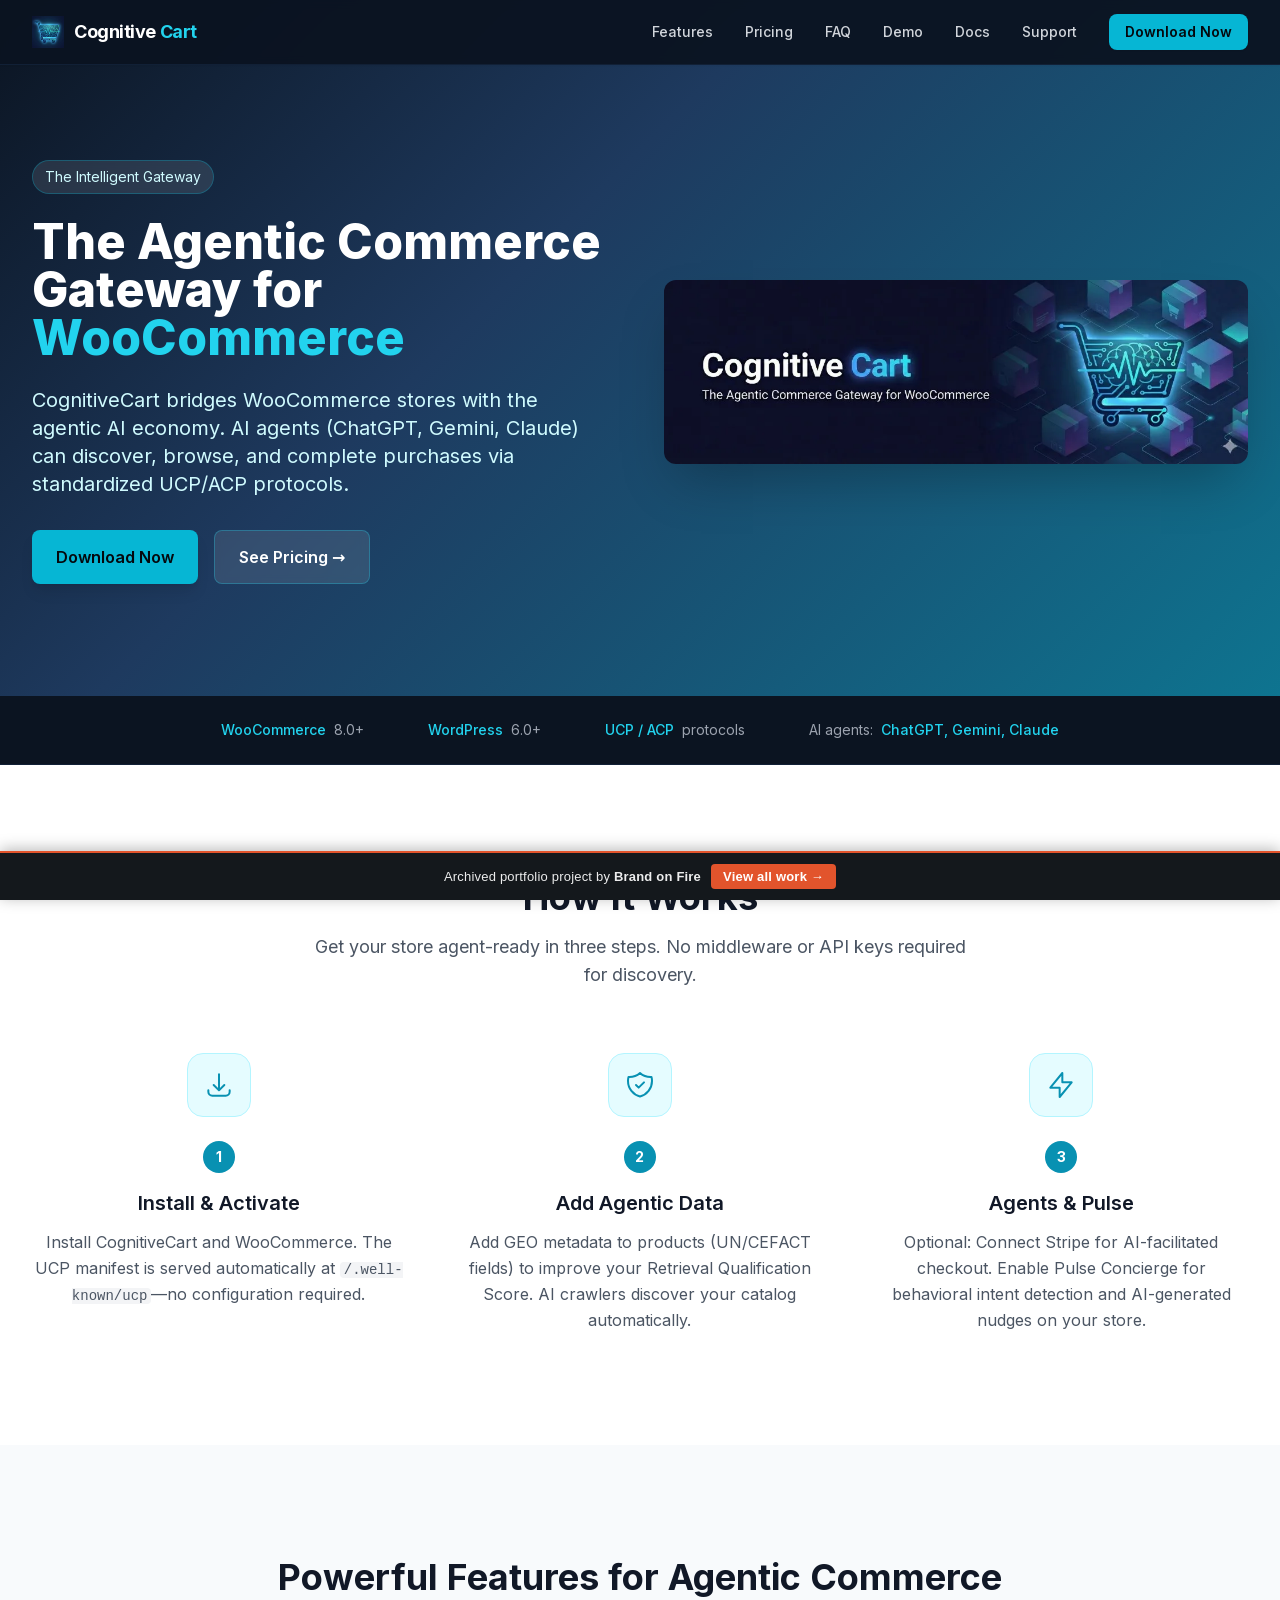
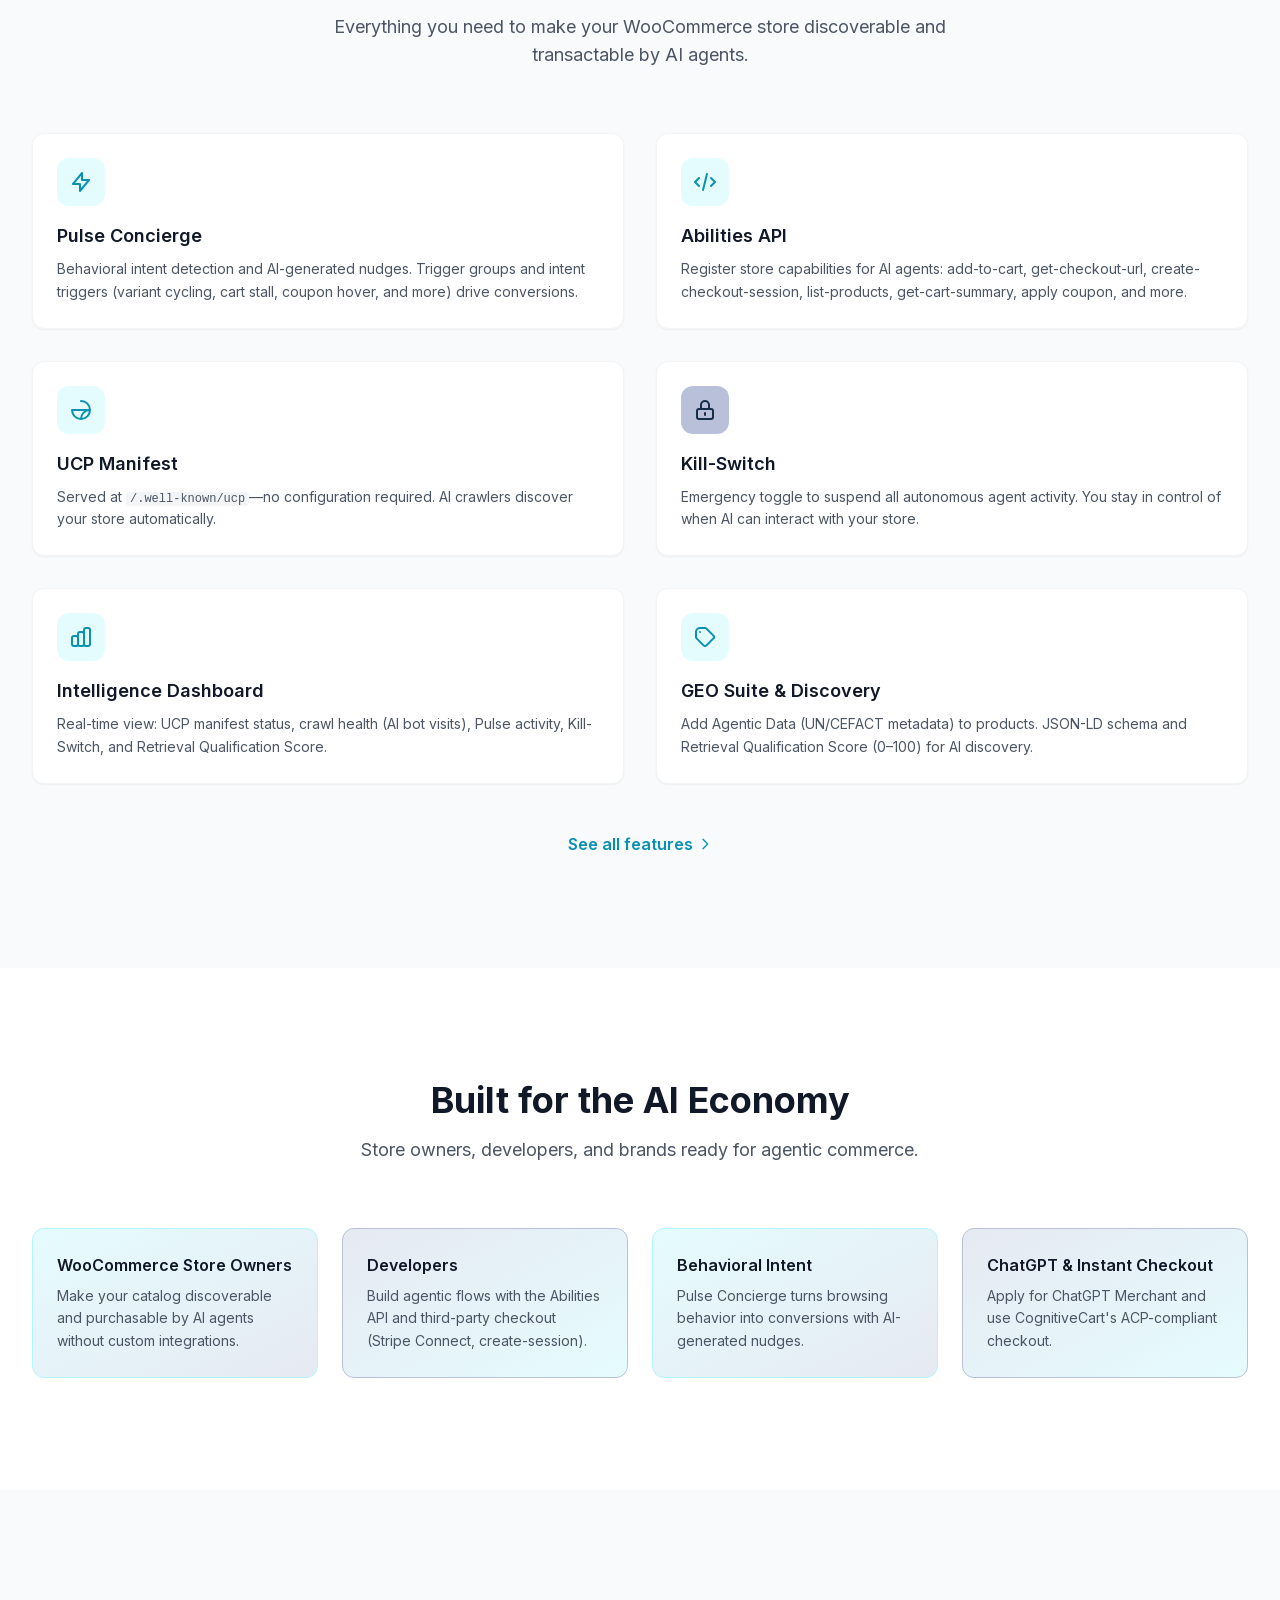
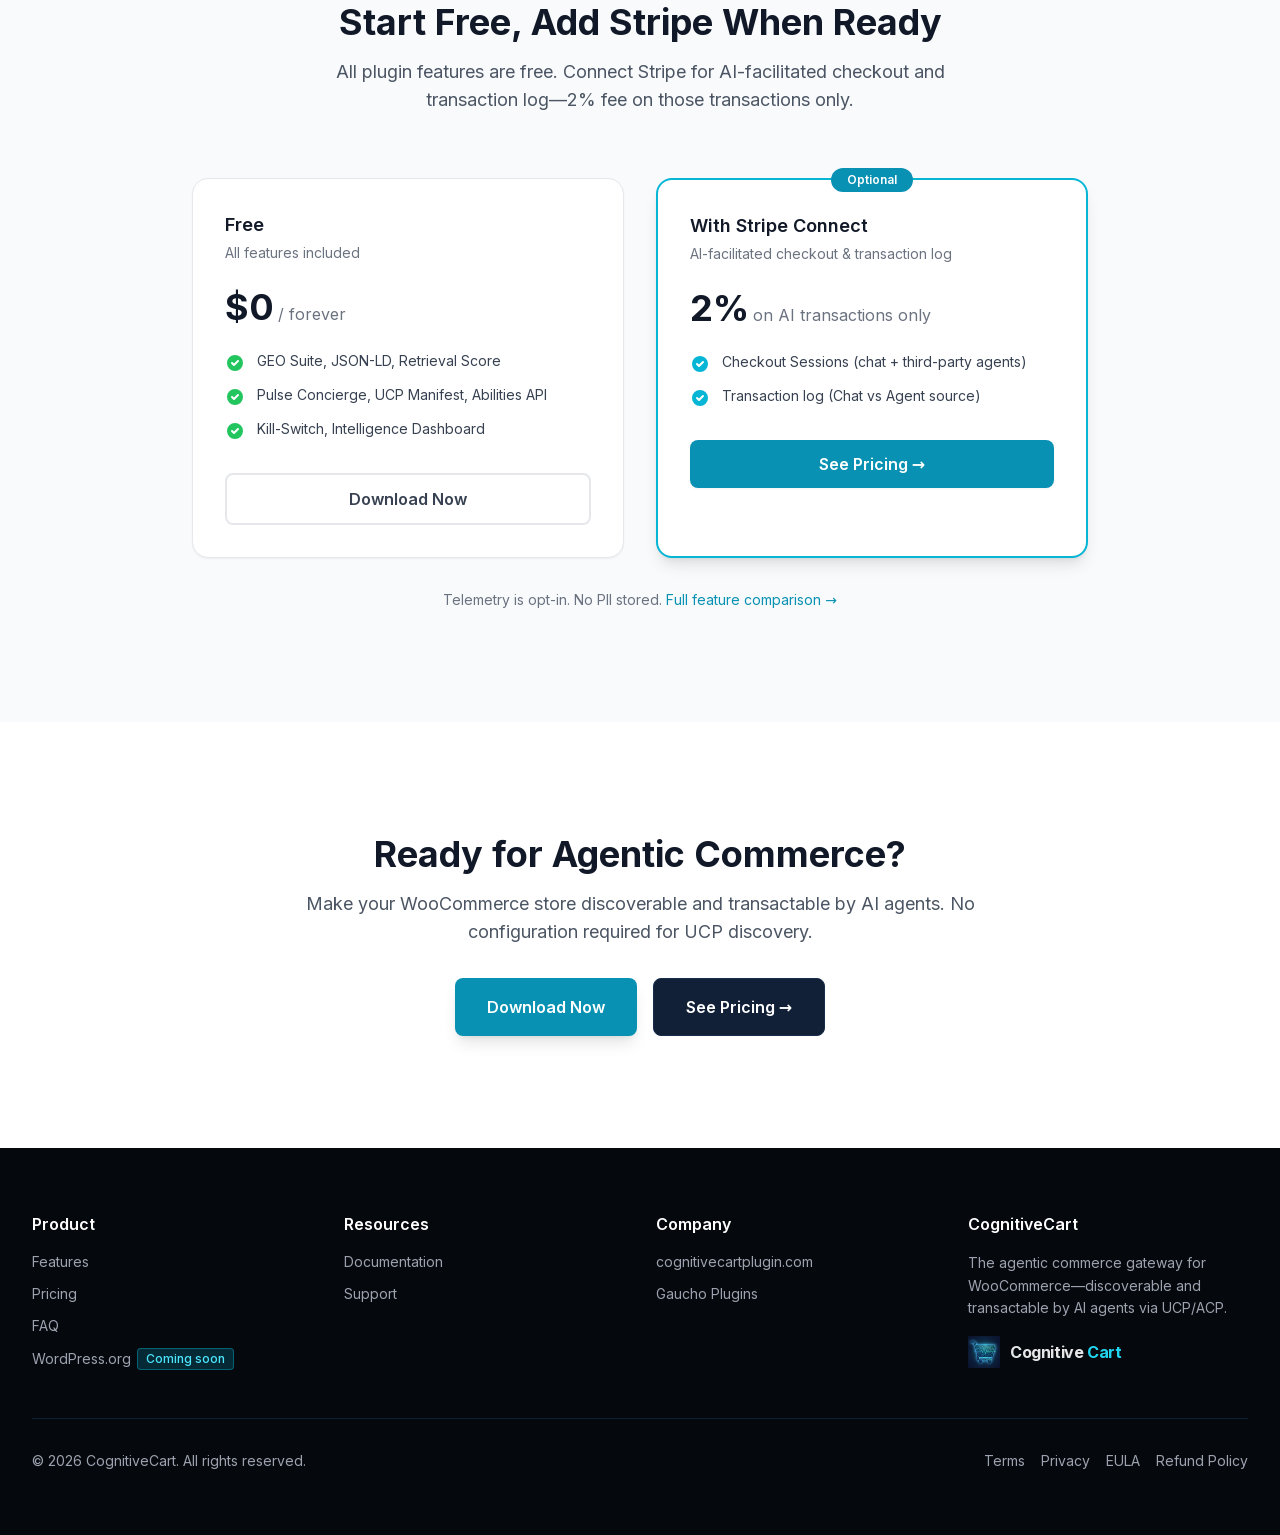
==== index.html @ ac9eb041 "feat: contact forms view-only (pointer-events:none) — no useless form interaction" ====
<!doctype html><html lang="en" data-bofp="0"><head><meta charset="UTF-8"><meta name="viewport" content="width=device-width, initial-scale=1.0"><title>CognitiveCart – The Agentic Commerce Gateway for WooCommerce</title><meta name="description" content="Agentic commerce gateway for WooCommerce—makes your store discoverable and transactable by AI agents via UCP/ACP protocols. GEO Suite, Pulse Concierge, Abilities API. Free plugin."><meta name="keywords" content="CognitiveCart, agentic commerce, WooCommerce AI, UCP ACP gateway, Pulse Concierge, GEO Suite, AI agents, ChatGPT WooCommerce"><link rel="canonical" href="/"><meta property="og:type" content="website"><meta property="og:title" content="CognitiveCart – The Agentic Commerce Gateway for WooCommerce"><meta property="og:description" content="Makes your WooCommerce store discoverable and transactable by AI agents via UCP/ACP. GEO Suite, Pulse Concierge, Abilities API. Free."><meta property="og:url" content="/"><meta property="og:image" content="_a/1ff753226290.webp"><meta property="og:site_name" content="CognitiveCart"><meta name="twitter:card" content="summary_large_image"><meta name="twitter:title" content="CognitiveCart – Agentic Commerce Gateway for WooCommerce"><meta name="twitter:description" content="Makes your store discoverable and transactable by AI agents via UCP/ACP. Free plugin."><meta name="twitter:image" content="_a/1ff753226290.webp"><link rel="icon" type="image/png" href="assets/icon.png"><link rel="apple-touch-icon" href="assets/icon.png"><link rel="stylesheet" href="style.css"><style>[data-bofp="1"]{background-color:rgb(255, 255, 255)!important;color:rgb(31, 41, 55)!important}[data-bofp="2"]{background-color:rgba(11, 20, 33, 0.95)!important;color:rgb(31, 41, 55)!important}[data-bofp="3"]{background-color:rgb(11, 20, 33)!important;color:rgb(31, 41, 55)!important}[data-bofp="4"]{background-color:rgb(255, 255, 255)!important;color:rgb(31, 41, 55)!important}[data-bofp="5"]{background-color:rgb(248, 250, 252)!important;color:rgb(31, 41, 55)!important}[data-bofp="6"]{background-color:rgb(255, 255, 255)!important;color:rgb(31, 41, 55)!important}[data-bofp="7"]{background-color:rgb(248, 250, 252)!important;color:rgb(31, 41, 55)!important}[data-bofp="8"]{background-color:rgb(255, 255, 255)!important;color:rgb(31, 41, 55)!important}[data-bofp="9"]{background-color:rgb(5, 8, 13)!important;color:rgb(156, 163, 175)!important}</style><meta name="robots" content="noindex, nofollow"><style id="bof-noform">form,form *,fieldset,fieldset *,input,textarea,select,label.fusion-form-label,.wpcf7,.wpcf7 *,.fusion-form,.fusion-form *,.fusion-contact-form,.fusion-contact-form *,.elementor-form,.elementor-form *,.gform_wrapper,.gform_wrapper *,[class*="contact-form"],[class*="contact-form"] *,[id*="contact-form"],[id*="contact-form"] *{pointer-events:none!important;cursor:default!important;-webkit-user-select:none!important;user-select:none!important}</style></head><body class="font-sans text-gray-800 bg-white antialiased" data-bofp="1"><header class="fixed top-0 left-0 right-0 z-50 bg-navy-800/95 backdrop-blur-sm border-b border-navy-700 shadow-sm" data-bofp="2"><nav class="max-w-7xl mx-auto px-4 sm:px-6 lg:px-8"><div class="flex items-center justify-between h-16"><a href="index.html" class="flex items-center gap-2.5"><img src="_a/330b954e0a49.webp" alt="CognitiveCart icon" class="h-8 w-8" decoding="sync"><span class="text-lg font-bold text-white tracking-tight">Cognitive <span class="text-cyan-400">Cart</span></span></a><div class="hidden md:flex items-center gap-8"><a href="features/index.html" class="text-sm font-medium text-gray-300 hover:text-cyan-400 transition-colors">Features</a><a href="pricing/index.html" class="text-sm font-medium text-gray-300 hover:text-cyan-400 transition-colors">Pricing</a><a href="faq/index.html" class="text-sm font-medium text-gray-300 hover:text-cyan-400 transition-colors">FAQ</a><a href="https://demo.cognitivecartplugin.com" target="_blank" rel="noopener" class="text-sm font-medium text-gray-300 hover:text-cyan-400 transition-colors">Demo</a><a href="https://docs.cognitivecartplugin.com" target="_blank" rel="noopener" class="text-sm font-medium text-gray-300 hover:text-cyan-400 transition-colors">Docs</a><a href="https://gauchoplugins.com/support" target="_blank" rel="noopener" class="text-sm font-medium text-gray-300 hover:text-cyan-400 transition-colors">Support</a><button type="button" id="fs-download-nav" class="inline-flex items-center px-4 py-2 bg-cyan-500 text-navy-900 text-sm font-semibold rounded-lg hover:bg-cyan-400 transition-colors shadow-sm cursor-pointer">Download Now</button></div><button id="mobile-menu-btn" class="md:hidden p-2 text-gray-300 hover:text-cyan-400" aria-label="Toggle menu"><svg class="w-6 h-6" fill="none" stroke="currentColor" viewBox="0 0 24 24"><path stroke-linecap="round" stroke-linejoin="round" stroke-width="2" d="M4 6h16M4 12h16M4 18h16"></path></svg></button></div><div id="mobile-menu" class="hidden md:hidden pb-4"><div class="flex flex-col gap-3"><a href="features/index.html" class="text-sm font-medium text-gray-300 hover:text-cyan-400 py-1">Features</a><a href="pricing/index.html" class="text-sm font-medium text-gray-300 hover:text-cyan-400 py-1">Pricing</a><a href="faq/index.html" class="text-sm font-medium text-gray-300 hover:text-cyan-400 py-1">FAQ</a><a href="https://demo.cognitivecartplugin.com" target="_blank" rel="noopener" class="text-sm font-medium text-gray-300 hover:text-cyan-400 py-1">Demo</a><a href="https://docs.cognitivecartplugin.com" target="_blank" rel="noopener" class="text-sm font-medium text-gray-300 hover:text-cyan-400 py-1">Docs</a><a href="https://gauchoplugins.com/support" target="_blank" rel="noopener" class="text-sm font-medium text-gray-300 hover:text-cyan-400 py-1">Support</a><button type="button" class="fs-download-btn inline-flex items-center justify-center w-full px-4 py-2 bg-cyan-500 text-navy-900 text-sm font-semibold rounded-lg mt-2 cursor-pointer">Download Now</button></div></div></nav></header><main><section class="gradient-hero pt-32 pb-20 lg:pt-40 lg:pb-28"><div class="max-w-7xl mx-auto px-4 sm:px-6 lg:px-8"><div class="grid lg:grid-cols-2 gap-12 items-center"><div class="fade-in"><p class="inline-flex items-center gap-2 px-3 py-1.5 bg-white/10 rounded-full text-sm text-cyan-100 mb-6 backdrop-blur-sm border border-cyan-500/30">
                            The Intelligent Gateway
                        </p><h1 class="text-4xl sm:text-5xl lg:text-6xl font-extrabold text-white leading-tight mb-6">
                            The Agentic Commerce Gateway for <span class="text-cyan-400">WooCommerce</span></h1><p class="text-lg lg:text-xl text-cyan-100 mb-8 max-w-xl leading-relaxed">
                            CognitiveCart bridges WooCommerce stores with the agentic AI economy. AI agents (ChatGPT, Gemini, Claude) can discover, browse, and complete purchases via standardized UCP/ACP protocols.
                        </p><div class="flex flex-col sm:flex-row gap-4"><button type="button" class="fs-download-btn inline-flex items-center justify-center px-6 py-3.5 bg-cyan-500 text-navy-900 font-semibold rounded-lg hover:bg-cyan-400 transition-colors shadow-lg text-base cursor-pointer">
                                Download Now
                            </button><a href="pricing/index.html" class="inline-flex items-center justify-center px-6 py-3.5 bg-white/10 text-white font-semibold rounded-lg hover:bg-white/20 transition-colors border border-cyan-400/30 text-base backdrop-blur-sm">
                                See Pricing →
                            </a></div></div><div class="fade-in hidden lg:block"><img src="_a/1ff753226290.webp" alt="CognitiveCart – Agentic Commerce Gateway for WooCommerce" class="rounded-xl w-full shadow-2xl" decoding="sync"></div></div></div></section><section class="bg-navy-800 border-b border-navy-700 py-6" data-bofp="3"><div class="max-w-7xl mx-auto px-4 sm:px-6 lg:px-8"><div class="flex flex-wrap items-center justify-center gap-8 lg:gap-16 text-sm text-gray-400"><div class="flex items-center gap-2"><span class="text-cyan-400 font-medium">WooCommerce</span> 8.0+</div><div class="flex items-center gap-2"><span class="text-cyan-400 font-medium">WordPress</span> 6.0+</div><div class="flex items-center gap-2"><span class="text-cyan-400 font-medium">UCP / ACP</span> protocols</div><div class="flex items-center gap-2">AI agents: <span class="text-cyan-400 font-medium">ChatGPT, Gemini, Claude</span></div></div></div></section><section class="py-20 lg:py-28 bg-white" id="how-it-works" data-bofp="4"><div class="max-w-7xl mx-auto px-4 sm:px-6 lg:px-8"><div class="text-center mb-16"><h2 class="text-3xl sm:text-4xl font-bold text-gray-900 mb-4">How It Works</h2><p class="text-lg text-gray-600 max-w-2xl mx-auto">Get your store agent-ready in three steps. No middleware or API keys required for discovery.</p></div><div class="grid md:grid-cols-3 gap-8 lg:gap-12"><div class="text-center"><div class="w-16 h-16 bg-cyan-50 rounded-2xl flex items-center justify-center mx-auto mb-6 border border-cyan-100"><svg class="w-8 h-8 text-cyan-600" fill="none" stroke="currentColor" viewBox="0 0 24 24"><path stroke-linecap="round" stroke-linejoin="round" stroke-width="1.5" d="M4 16v1a3 3 0 003 3h10a3 3 0 003-3v-1m-4-4l-4 4m0 0l-4-4m4 4V4"></path></svg></div><div class="inline-flex items-center justify-center w-8 h-8 bg-cyan-600 text-white text-sm font-bold rounded-full mb-4">1</div><h3 class="text-xl font-semibold text-gray-900 mb-3">Install &amp; Activate</h3><p class="text-gray-600 leading-relaxed">Install CognitiveCart and WooCommerce. The UCP manifest is served automatically at <code class="text-sm bg-gray-100 px-1 rounded">/.well-known/ucp</code>—no configuration required.</p></div><div class="text-center"><div class="w-16 h-16 bg-cyan-50 rounded-2xl flex items-center justify-center mx-auto mb-6 border border-cyan-100"><svg class="w-8 h-8 text-cyan-600" fill="none" stroke="currentColor" viewBox="0 0 24 24"><path stroke-linecap="round" stroke-linejoin="round" stroke-width="1.5" d="M9 12l2 2 4-4m5.618-4.016A11.955 11.955 0 0112 2.944a11.955 11.955 0 01-8.618 3.04A12.02 12.02 0 003 9c0 5.591 3.824 10.29 9 11.622 5.176-1.332 9-6.03 9-11.622 0-1.042-.133-2.052-.382-3.016z"></path></svg></div><div class="inline-flex items-center justify-center w-8 h-8 bg-cyan-600 text-white text-sm font-bold rounded-full mb-4">2</div><h3 class="text-xl font-semibold text-gray-900 mb-3">Add Agentic Data</h3><p class="text-gray-600 leading-relaxed">Add GEO metadata to products (UN/CEFACT fields) to improve your Retrieval Qualification Score. AI crawlers discover your catalog automatically.</p></div><div class="text-center"><div class="w-16 h-16 bg-cyan-50 rounded-2xl flex items-center justify-center mx-auto mb-6 border border-cyan-100"><svg class="w-8 h-8 text-cyan-600" fill="none" stroke="currentColor" viewBox="0 0 24 24"><path stroke-linecap="round" stroke-linejoin="round" stroke-width="1.5" d="M13 10V3L4 14h7v7l9-11h-7z"></path></svg></div><div class="inline-flex items-center justify-center w-8 h-8 bg-cyan-600 text-white text-sm font-bold rounded-full mb-4">3</div><h3 class="text-xl font-semibold text-gray-900 mb-3">Agents &amp; Pulse</h3><p class="text-gray-600 leading-relaxed">Optional: Connect Stripe for AI-facilitated checkout. Enable Pulse Concierge for behavioral intent detection and AI-generated nudges on your store.</p></div></div></div></section><section class="py-20 lg:py-28 bg-surface-50" id="features" data-bofp="5"><div class="max-w-7xl mx-auto px-4 sm:px-6 lg:px-8"><div class="text-center mb-16"><h2 class="text-3xl sm:text-4xl font-bold text-gray-900 mb-4">Powerful Features for Agentic Commerce</h2><p class="text-lg text-gray-600 max-w-2xl mx-auto">Everything you need to make your WooCommerce store discoverable and transactable by AI agents.</p></div><div class="grid sm:grid-cols-2 lg:grid-cols-3 gap-6 lg:gap-8"><div class="bg-white rounded-xl p-6 border border-gray-100 card-hover shadow-sm"><div class="w-12 h-12 bg-cyan-50 rounded-xl flex items-center justify-center mb-4"><svg class="w-6 h-6 text-cyan-600" fill="none" stroke="currentColor" viewBox="0 0 24 24"><path stroke-linecap="round" stroke-linejoin="round" stroke-width="2" d="M13 10V3L4 14h7v7l9-11h-7z"></path></svg></div><h3 class="text-lg font-semibold text-gray-900 mb-2">Pulse Concierge</h3><p class="text-gray-600 text-sm leading-relaxed">Behavioral intent detection and AI-generated nudges. Trigger groups and intent triggers (variant cycling, cart stall, coupon hover, and more) drive conversions.</p></div><div class="bg-white rounded-xl p-6 border border-gray-100 card-hover shadow-sm"><div class="w-12 h-12 bg-cyan-50 rounded-xl flex items-center justify-center mb-4"><svg class="w-6 h-6 text-cyan-600" fill="none" stroke="currentColor" viewBox="0 0 24 24"><path stroke-linecap="round" stroke-linejoin="round" stroke-width="2" d="M10 20l4-16m4 4l4 4-4 4M6 16l-4-4 4-4"></path></svg></div><h3 class="text-lg font-semibold text-gray-900 mb-2">Abilities API</h3><p class="text-gray-600 text-sm leading-relaxed">Register store capabilities for AI agents: add-to-cart, get-checkout-url, create-checkout-session, list-products, get-cart-summary, apply coupon, and more.</p></div><div class="bg-white rounded-xl p-6 border border-gray-100 card-hover shadow-sm"><div class="w-12 h-12 bg-cyan-50 rounded-xl flex items-center justify-center mb-4"><svg class="w-6 h-6 text-cyan-600" fill="none" stroke="currentColor" viewBox="0 0 24 24"><path stroke-linecap="round" stroke-linejoin="round" stroke-width="2" d="M21 12a9 9 0 01-9 9m9-9a9 9 0 00-9-9m9 9H3m9 9a9 9 0 01-9-9m9 9a9 9 0 019-9"></path></svg></div><h3 class="text-lg font-semibold text-gray-900 mb-2">UCP Manifest</h3><p class="text-gray-600 text-sm leading-relaxed">Served at <code class="text-xs bg-gray-100 px-1 rounded">/.well-known/ucp</code>—no configuration required. AI crawlers discover your store automatically.</p></div><div class="bg-white rounded-xl p-6 border border-gray-100 card-hover shadow-sm"><div class="w-12 h-12 bg-navy-100 rounded-xl flex items-center justify-center mb-4"><svg class="w-6 h-6 text-navy-600" fill="none" stroke="currentColor" viewBox="0 0 24 24"><path stroke-linecap="round" stroke-linejoin="round" stroke-width="2" d="M12 15v2m-6 4h12a2 2 0 002-2v-6a2 2 0 00-2-2H6a2 2 0 00-2 2v6a2 2 0 002 2zm10-10V7a4 4 0 00-8 0v4h8z"></path></svg></div><h3 class="text-lg font-semibold text-gray-900 mb-2">Kill-Switch</h3><p class="text-gray-600 text-sm leading-relaxed">Emergency toggle to suspend all autonomous agent activity. You stay in control of when AI can interact with your store.</p></div><div class="bg-white rounded-xl p-6 border border-gray-100 card-hover shadow-sm"><div class="w-12 h-12 bg-cyan-50 rounded-xl flex items-center justify-center mb-4"><svg class="w-6 h-6 text-cyan-600" fill="none" stroke="currentColor" viewBox="0 0 24 24"><path stroke-linecap="round" stroke-linejoin="round" stroke-width="2" d="M9 19v-6a2 2 0 00-2-2H5a2 2 0 00-2 2v6a2 2 0 002 2h2a2 2 0 002-2zm0 0V9a2 2 0 012-2h2a2 2 0 012 2v10m-6 0a2 2 0 002 2h2a2 2 0 002-2m0 0V5a2 2 0 012-2h2a2 2 0 012 2v14a2 2 0 01-2 2h-2a2 2 0 01-2-2z"></path></svg></div><h3 class="text-lg font-semibold text-gray-900 mb-2">Intelligence Dashboard</h3><p class="text-gray-600 text-sm leading-relaxed">Real-time view: UCP manifest status, crawl health (AI bot visits), Pulse activity, Kill-Switch, and Retrieval Qualification Score.</p></div><div class="bg-white rounded-xl p-6 border border-gray-100 card-hover shadow-sm"><div class="w-12 h-12 bg-cyan-50 rounded-xl flex items-center justify-center mb-4"><svg class="w-6 h-6 text-cyan-600" fill="none" stroke="currentColor" viewBox="0 0 24 24"><path stroke-linecap="round" stroke-linejoin="round" stroke-width="2" d="M7 7h.01M7 3h5c.512 0 1.024.195 1.414.586l7 7a2 2 0 010 2.828l-7 7a2 2 0 01-2.828 0l-7-7A1.994 1.994 0 013 12V7a4 4 0 014-4z"></path></svg></div><h3 class="text-lg font-semibold text-gray-900 mb-2">GEO Suite &amp; Discovery</h3><p class="text-gray-600 text-sm leading-relaxed">Add Agentic Data (UN/CEFACT metadata) to products. JSON-LD schema and Retrieval Qualification Score (0–100) for AI discovery.</p></div></div><div class="text-center mt-12"><a href="features/index.html" class="inline-flex items-center text-cyan-600 font-semibold hover:text-cyan-700 transition-colors">
                        See all features
                        <svg class="w-4 h-4 ml-1" fill="none" stroke="currentColor" viewBox="0 0 24 24"><path stroke-linecap="round" stroke-linejoin="round" stroke-width="2" d="M9 5l7 7-7 7"></path></svg></a></div></div></section><section class="py-20 lg:py-28 bg-white" data-bofp="6"><div class="max-w-7xl mx-auto px-4 sm:px-6 lg:px-8"><div class="text-center mb-16"><h2 class="text-3xl sm:text-4xl font-bold text-gray-900 mb-4">Built for the AI Economy</h2><p class="text-lg text-gray-600 max-w-2xl mx-auto">Store owners, developers, and brands ready for agentic commerce.</p></div><div class="grid sm:grid-cols-2 lg:grid-cols-4 gap-6"><div class="bg-gradient-to-br from-cyan-50 to-navy-50 rounded-xl p-6 border border-cyan-100"><h3 class="font-semibold text-gray-900 mb-2">WooCommerce Store Owners</h3><p class="text-sm text-gray-600 leading-relaxed">Make your catalog discoverable and purchasable by AI agents without custom integrations.</p></div><div class="bg-gradient-to-br from-navy-50 to-cyan-50 rounded-xl p-6 border border-navy-100"><h3 class="font-semibold text-gray-900 mb-2">Developers</h3><p class="text-sm text-gray-600 leading-relaxed">Build agentic flows with the Abilities API and third-party checkout (Stripe Connect, create-session).</p></div><div class="bg-gradient-to-br from-cyan-50 to-navy-50 rounded-xl p-6 border border-cyan-100"><h3 class="font-semibold text-gray-900 mb-2">Behavioral Intent</h3><p class="text-sm text-gray-600 leading-relaxed">Pulse Concierge turns browsing behavior into conversions with AI-generated nudges.</p></div><div class="bg-gradient-to-br from-navy-50 to-cyan-50 rounded-xl p-6 border border-navy-100"><h3 class="font-semibold text-gray-900 mb-2">ChatGPT &amp; Instant Checkout</h3><p class="text-sm text-gray-600 leading-relaxed">Apply for ChatGPT Merchant and use CognitiveCart's ACP-compliant checkout.</p></div></div></div></section><section class="py-20 lg:py-28 bg-surface-50" id="pricing-preview" data-bofp="7"><div class="max-w-5xl mx-auto px-4 sm:px-6 lg:px-8"><div class="text-center mb-16"><h2 class="text-3xl sm:text-4xl font-bold text-gray-900 mb-4">Start Free, Add Stripe When Ready</h2><p class="text-lg text-gray-600 max-w-2xl mx-auto">All plugin features are free. Connect Stripe for AI-facilitated checkout and transaction log—2% fee on those transactions only.</p></div><div class="grid md:grid-cols-2 gap-8 max-w-4xl mx-auto"><div class="bg-white rounded-2xl p-8 border border-gray-200 shadow-sm"><h3 class="text-lg font-semibold text-gray-900 mb-1">Free</h3><p class="text-sm text-gray-500 mb-6">All features included</p><div class="flex items-baseline gap-1 mb-6"><span class="text-4xl font-bold text-gray-900">$0</span><span class="text-gray-500">/ forever</span></div><ul class="space-y-3 mb-8"><li class="flex items-start gap-3 text-sm text-gray-700"><svg class="w-5 h-5 text-green-500 flex-shrink-0 mt-0.5" fill="currentColor" viewBox="0 0 20 20"><path fill-rule="evenodd" d="M10 18a8 8 0 100-16 8 8 0 000 16zm3.707-9.293a1 1 0 00-1.414-1.414L9 10.586 7.707 9.293a1 1 0 00-1.414 1.414l2 2a1 1 0 001.414 0l4-4z" clip-rule="evenodd"></path></svg> GEO Suite, JSON-LD, Retrieval Score</li><li class="flex items-start gap-3 text-sm text-gray-700"><svg class="w-5 h-5 text-green-500 flex-shrink-0 mt-0.5" fill="currentColor" viewBox="0 0 20 20"><path fill-rule="evenodd" d="M10 18a8 8 0 100-16 8 8 0 000 16zm3.707-9.293a1 1 0 00-1.414-1.414L9 10.586 7.707 9.293a1 1 0 00-1.414 1.414l2 2a1 1 0 001.414 0l4-4z" clip-rule="evenodd"></path></svg> Pulse Concierge, UCP Manifest, Abilities API</li><li class="flex items-start gap-3 text-sm text-gray-700"><svg class="w-5 h-5 text-green-500 flex-shrink-0 mt-0.5" fill="currentColor" viewBox="0 0 20 20"><path fill-rule="evenodd" d="M10 18a8 8 0 100-16 8 8 0 000 16zm3.707-9.293a1 1 0 00-1.414-1.414L9 10.586 7.707 9.293a1 1 0 00-1.414 1.414l2 2a1 1 0 001.414 0l4-4z" clip-rule="evenodd"></path></svg> Kill-Switch, Intelligence Dashboard</li></ul><button type="button" class="fs-download-btn block w-full text-center px-6 py-3 border-2 border-gray-200 text-gray-700 font-semibold rounded-lg hover:border-cyan-300 hover:text-cyan-600 transition-colors cursor-pointer">Download Now</button></div><div class="bg-white rounded-2xl p-8 border-2 border-cyan-500 shadow-lg relative"><div class="absolute -top-3 left-1/2 -translate-x-1/2 px-4 py-1 bg-cyan-600 text-white text-xs font-semibold rounded-full">Optional</div><h3 class="text-lg font-semibold text-gray-900 mb-1">With Stripe Connect</h3><p class="text-sm text-gray-500 mb-6">AI-facilitated checkout &amp; transaction log</p><div class="flex items-baseline gap-1 mb-6"><span class="text-4xl font-bold text-gray-900">2%</span><span class="text-gray-500">on AI transactions only</span></div><ul class="space-y-3 mb-8"><li class="flex items-start gap-3 text-sm text-gray-700"><svg class="w-5 h-5 text-cyan-500 flex-shrink-0 mt-0.5" fill="currentColor" viewBox="0 0 20 20"><path fill-rule="evenodd" d="M10 18a8 8 0 100-16 8 8 0 000 16zm3.707-9.293a1 1 0 00-1.414-1.414L9 10.586 7.707 9.293a1 1 0 00-1.414 1.414l2 2a1 1 0 001.414 0l4-4z" clip-rule="evenodd"></path></svg> Checkout Sessions (chat + third-party agents)</li><li class="flex items-start gap-3 text-sm text-gray-700"><svg class="w-5 h-5 text-cyan-500 flex-shrink-0 mt-0.5" fill="currentColor" viewBox="0 0 20 20"><path fill-rule="evenodd" d="M10 18a8 8 0 100-16 8 8 0 000 16zm3.707-9.293a1 1 0 00-1.414-1.414L9 10.586 7.707 9.293a1 1 0 00-1.414 1.414l2 2a1 1 0 001.414 0l4-4z" clip-rule="evenodd"></path></svg> Transaction log (Chat vs Agent source)</li></ul><a href="pricing/index.html" class="block w-full text-center px-6 py-3 bg-cyan-600 text-white font-semibold rounded-lg hover:bg-cyan-700 transition-colors shadow-sm">See Pricing →</a></div></div><p class="text-center text-sm text-gray-500 mt-8">Telemetry is opt-in. No PII stored. <a href="pricing/index.html" class="text-cyan-600 hover:underline">Full feature comparison →</a></p></div></section><section class="py-20 lg:py-28 bg-white" data-bofp="8"><div class="max-w-4xl mx-auto px-4 sm:px-6 lg:px-8 text-center"><h2 class="text-3xl sm:text-4xl font-bold text-gray-900 mb-4">Ready for Agentic Commerce?</h2><p class="text-lg text-gray-600 mb-8 max-w-2xl mx-auto">Make your WooCommerce store discoverable and transactable by AI agents. No configuration required for UCP discovery.</p><div class="flex flex-col sm:flex-row gap-4 justify-center"><button type="button" class="fs-download-btn inline-flex items-center justify-center px-8 py-4 bg-cyan-600 text-white font-semibold rounded-lg hover:bg-cyan-700 transition-colors shadow-lg text-base cursor-pointer">
                        Download Now
                    </button><a href="pricing/index.html" class="inline-flex items-center justify-center px-8 py-4 bg-navy-700 text-white font-semibold rounded-lg hover:bg-navy-600 transition-colors border border-navy-600 text-base">
                        See Pricing →
                    </a></div></div></section></main><footer class="bg-navy-900 text-gray-400 py-16" data-bofp="9"><div class="max-w-7xl mx-auto px-4 sm:px-6 lg:px-8"><div class="grid sm:grid-cols-2 lg:grid-cols-4 gap-8 mb-12"><div><h4 class="text-white font-semibold mb-4">Product</h4><ul class="space-y-3 text-sm"><li><a href="features/index.html" class="hover:text-cyan-400 transition-colors">Features</a></li><li><a href="pricing/index.html" class="hover:text-cyan-400 transition-colors">Pricing</a></li><li><a href="faq/index.html" class="hover:text-cyan-400 transition-colors">FAQ</a></li><li><span class="inline-flex items-center gap-1.5"><span>WordPress.org</span><span class="text-xs font-medium px-2 py-0.5 rounded bg-cyan-500/20 text-cyan-300 border border-cyan-500/40">Coming soon</span></span></li></ul></div><div><h4 class="text-white font-semibold mb-4">Resources</h4><ul class="space-y-3 text-sm"><li><a href="https://docs.cognitivecartplugin.com" target="_blank" rel="noopener" class="hover:text-cyan-400 transition-colors">Documentation</a></li><li><a href="https://gauchoplugins.com/support" target="_blank" rel="noopener" class="hover:text-cyan-400 transition-colors">Support</a></li></ul></div><div><h4 class="text-white font-semibold mb-4">Company</h4><ul class="space-y-3 text-sm"><li><a href="index.html" target="_blank" rel="noopener" class="hover:text-cyan-400 transition-colors">cognitivecartplugin.com</a></li><li><a href="https://gauchoplugins.com" target="_blank" rel="noopener" class="hover:text-cyan-400 transition-colors">Gaucho Plugins</a></li></ul></div><div><h4 class="text-white font-semibold mb-4">CognitiveCart</h4><p class="text-sm leading-relaxed">The agentic commerce gateway for WooCommerce—discoverable and transactable by AI agents via UCP/ACP.</p><div class="mt-4 flex items-center gap-2.5"><img src="_a/330b954e0a49.webp" alt="CognitiveCart icon" class="h-8 w-8 opacity-90" decoding="sync"><span class="text-base font-bold text-white/90 tracking-tight">Cognitive <span class="text-cyan-400">Cart</span></span></div></div></div><div class="border-t border-navy-700 pt-8 flex flex-col sm:flex-row items-center justify-center sm:justify-between gap-4 text-sm text-gray-400"><p>© 2026 CognitiveCart. All rights reserved.</p><div class="flex flex-wrap justify-center gap-x-4 gap-y-1 text-sm"><a href="terms/index.html" class="hover:text-cyan-400 transition-colors">Terms</a><a href="privacy/index.html" class="hover:text-cyan-400 transition-colors">Privacy</a><a href="https://freemius.com/product/24832/cognitive-cart/legal/eula/" target="_blank" rel="noopener" class="hover:text-cyan-400 transition-colors">EULA</a><a href="https://freemius.com/product/24832/cognitive-cart/legal/eula/#refund_policy_summary" target="_blank" rel="noopener" class="hover:text-cyan-400 transition-colors">Refund Policy</a></div></div></div></footer><!-- bof-portfolio-bar --><a href="https://brandonfire.com/portfolio/" id="bof-portfolio-bar" rel="noopener" style="position:fixed;left:0;right:0;bottom:0;z-index:2147483647;display:flex;align-items:center;justify-content:center;gap:10px;flex-wrap:wrap;background:#14181c;color:#ffffff !important;font-family:-apple-system,BlinkMacSystemFont,'Segoe UI',Roboto,Helvetica,Arial,sans-serif;font-size:13px;font-weight:500;line-height:1;letter-spacing:.2px;padding:11px 16px;text-decoration:none !important;box-shadow:0 -2px 14px rgba(0,0,0,.28);border-top:2px solid #e2542c;box-sizing:border-box;"><span style="opacity:.92;color:#fff;">Archived portfolio project by <strong style="font-weight:700;color:#fff;">Brand&nbsp;on&nbsp;Fire</strong></span><span style="background:#e2542c;color:#fff;padding:6px 12px;border-radius:4px;font-weight:600;white-space:nowrap;">View&nbsp;all&nbsp;work&nbsp;&rarr;</span></a><!-- /bof-portfolio-bar --></body></html>
---- style.css ----
.gradient-hero{background:linear-gradient(135deg,rgb(11,20,33) 0%,rgb(30,58,95) 40%,rgb(14,116,144) 100%);}.card-hover{transition:transform 0.2s,box-shadow 0.2s;}.fade-in{animation:0.6s ease-out 0s 1 normal none running fadeIn;}@keyframes fadeIn{0%{opacity:0;transform:translateY(20px);}100%{opacity:1;transform:translateY(0px);}}*,::before,::after{--tw-border-spacing-x:0;--tw-border-spacing-y:0;--tw-translate-x:0;--tw-translate-y:0;--tw-rotate:0;--tw-skew-x:0;--tw-skew-y:0;--tw-scale-x:1;--tw-scale-y:1;--tw-pan-x:;--tw-pan-y:;--tw-pinch-zoom:;--tw-scroll-snap-strictness:proximity;--tw-gradient-from-position:;--tw-gradient-via-position:;--tw-gradient-to-position:;--tw-ordinal:;--tw-slashed-zero:;--tw-numeric-figure:;--tw-numeric-spacing:;--tw-numeric-fraction:;--tw-ring-inset:;--tw-ring-offset-width:0px;--tw-ring-offset-color:#fff;--tw-ring-color:rgb(59 130 246 / 0.5);--tw-ring-offset-shadow:0 0 #0000;--tw-ring-shadow:0 0 #0000;--tw-shadow:0 0 #0000;--tw-shadow-colored:0 0 #0000;--tw-blur:;--tw-brightness:;--tw-contrast:;--tw-grayscale:;--tw-hue-rotate:;--tw-invert:;--tw-saturate:;--tw-sepia:;--tw-drop-shadow:;--tw-backdrop-blur:;--tw-backdrop-brightness:;--tw-backdrop-contrast:;--tw-backdrop-grayscale:;--tw-backdrop-hue-rotate:;--tw-backdrop-invert:;--tw-backdrop-opacity:;--tw-backdrop-saturate:;--tw-backdrop-sepia:;--tw-contain-size:;--tw-contain-layout:;--tw-contain-paint:;--tw-contain-style:;}*,::after,::before{box-sizing:border-box;border-width:0px;border-style:solid;border-color:rgb(229,231,235);}:host,html{line-height:1.5;text-size-adjust:100%;tab-size:4;font-family:Inter,system-ui,sans-serif;font-feature-settings:normal;font-variation-settings:normal;-webkit-tap-highlight-color:transparent;}body{margin:0px;line-height:inherit;}h1,h2,h3,h4,h5,h6{font-size:inherit;font-weight:inherit;}a{color:inherit;text-decoration:inherit;}code,kbd,pre,samp{font-family:ui-monospace,SFMono-Regular,Menlo,Monaco,Consolas,"Liberation Mono","Courier New",monospace;font-feature-settings:normal;font-variation-settings:normal;font-size:1em;}button,input,optgroup,select,textarea{font-family:inherit;font-feature-settings:inherit;font-variation-settings:inherit;font-size:100%;font-weight:inherit;line-height:inherit;letter-spacing:inherit;color:inherit;margin:0px;padding:0px;}button,select{text-transform:none;}button,input:where([type="button"]),input:where([type="reset"]),input:where([type="submit"]){appearance:button;background-color:transparent;background-image:none;}blockquote,dd,dl,figure,h1,h2,h3,h4,h5,h6,hr,p,pre{margin:0px;}menu,ol,ul{list-style:none;margin:0px;padding:0px;}[role="button"],button{cursor:pointer;}audio,canvas,embed,iframe,img,object,svg,video{display:block;vertical-align:middle;}img,video{max-width:100%;height:auto;}.fixed{position:fixed;}.absolute{position:absolute;}.relative{position:relative;}.-top-3{top:-0.75rem;}.left-0{left:0px;}.left-1\/2{left:50%;}.right-0{right:0px;}.top-0{top:0px;}.z-50{z-index:50;}.mx-auto{margin-left:auto;margin-right:auto;}.mb-1{margin-bottom:0.25rem;}.mb-12{margin-bottom:3rem;}.mb-16{margin-bottom:4rem;}.mb-2{margin-bottom:0.5rem;}.mb-3{margin-bottom:0.75rem;}.mb-4{margin-bottom:1rem;}.mb-6{margin-bottom:1.5rem;}.mb-8{margin-bottom:2rem;}.ml-1{margin-left:0.25rem;}.mt-0\.5{margin-top:0.125rem;}.mt-12{margin-top:3rem;}.mt-2{margin-top:0.5rem;}.mt-4{margin-top:1rem;}.mt-8{margin-top:2rem;}.block{display:block;}.flex{display:flex;}.inline-flex{display:inline-flex;}.grid{display:grid;}.hidden{display:none;}.h-12{height:3rem;}.h-16{height:4rem;}.h-4{height:1rem;}.h-5{height:1.25rem;}.h-6{height:1.5rem;}.h-8{height:2rem;}.w-12{width:3rem;}.w-16{width:4rem;}.w-4{width:1rem;}.w-5{width:1.25rem;}.w-6{width:1.5rem;}.w-8{width:2rem;}.w-full{width:100%;}.max-w-2xl{max-width:42rem;}.max-w-4xl{max-width:56rem;}.max-w-5xl{max-width:64rem;}.max-w-7xl{max-width:80rem;}.max-w-xl{max-width:36rem;}.flex-shrink-0{flex-shrink:0;}.-translate-x-1\/2{--tw-translate-x:-50%;transform:translate(var(--tw-translate-x),var(--tw-translate-y)) rotate(var(--tw-rotate)) skewX(var(--tw-skew-x)) skewY(var(--tw-skew-y)) scaleX(var(--tw-scale-x)) scaleY(var(--tw-scale-y));}.cursor-pointer{cursor:pointer;}.flex-col{flex-direction:column;}.flex-wrap{flex-wrap:wrap;}.items-start{align-items:flex-start;}.items-center{align-items:center;}.items-baseline{align-items:baseline;}.justify-center{justify-content:center;}.justify-between{justify-content:space-between;}.gap-1{gap:0.25rem;}.gap-1\.5{gap:0.375rem;}.gap-12{gap:3rem;}.gap-2{gap:0.5rem;}.gap-2\.5{gap:0.625rem;}.gap-3{gap:0.75rem;}.gap-4{gap:1rem;}.gap-6{gap:1.5rem;}.gap-8{gap:2rem;}.gap-x-4{column-gap:1rem;}.gap-y-1{row-gap:0.25rem;}.space-y-3 >:not([hidden]) ~:not([hidden]){--tw-space-y-reverse:0;margin-top:calc(0.75rem * calc(1 - var(--tw-space-y-reverse)));margin-bottom:calc(0.75rem * var(--tw-space-y-reverse));}.rounded{border-radius:0.25rem;}.rounded-2xl{border-radius:1rem;}.rounded-full{border-radius:9999px;}.rounded-lg{border-radius:0.5rem;}.rounded-xl{border-radius:0.75rem;}.border{border-width:1px;}.border-2{border-width:2px;}.border-b{border-bottom-width:1px;}.border-t{border-top-width:1px;}.border-cyan-100{--tw-border-opacity:1;border-color:rgb(179 245 255 / var(--tw-border-opacity,1));}.border-cyan-400\/30{border-color:rgba(34,211,238,0.3);}.border-cyan-500{--tw-border-opacity:1;border-color:rgb(6 182 212 / var(--tw-border-opacity,1));}.border-cyan-500\/30{border-color:rgba(6,182,212,0.3);}.border-cyan-500\/40{border-color:rgba(6,182,212,0.4);}.border-gray-100{--tw-border-opacity:1;border-color:rgb(243 244 246 / var(--tw-border-opacity,1));}.border-gray-200{--tw-border-opacity:1;border-color:rgb(229 231 235 / var(--tw-border-opacity,1));}.border-navy-100{--tw-border-opacity:1;border-color:rgb(184 193 217 / var(--tw-border-opacity,1));}.border-navy-600{--tw-border-opacity:1;border-color:rgb(23 45 74 / var(--tw-border-opacity,1));}.border-navy-700{--tw-border-opacity:1;border-color:rgb(17 32 54 / var(--tw-border-opacity,1));}.bg-cyan-50{--tw-bg-opacity:1;background-color:rgb(229 252 255 / var(--tw-bg-opacity,1));}.bg-cyan-500{--tw-bg-opacity:1;background-color:rgb(6 182 212 / var(--tw-bg-opacity,1));}.bg-cyan-500\/20{background-color:rgba(6,182,212,0.2);}.bg-cyan-600{--tw-bg-opacity:1;background-color:rgb(8 145 178 / var(--tw-bg-opacity,1));}.bg-gray-100{--tw-bg-opacity:1;background-color:rgb(243 244 246 / var(--tw-bg-opacity,1));}.bg-navy-100{--tw-bg-opacity:1;background-color:rgb(184 193 217 / var(--tw-bg-opacity,1));}.bg-navy-700{--tw-bg-opacity:1;background-color:rgb(17 32 54 / var(--tw-bg-opacity,1));}.bg-navy-800{--tw-bg-opacity:1;background-color:rgb(11 20 33 / var(--tw-bg-opacity,1));}.bg-navy-800\/95{background-color:rgba(11,20,33,0.95);}.bg-navy-900{--tw-bg-opacity:1;background-color:rgb(5 8 13 / var(--tw-bg-opacity,1));}.bg-surface-50{--tw-bg-opacity:1;background-color:rgb(248 250 252 / var(--tw-bg-opacity,1));}.bg-white{--tw-bg-opacity:1;background-color:rgb(255 255 255 / var(--tw-bg-opacity,1));}.bg-white\/10{background-color:rgba(255,255,255,0.1);}.bg-gradient-to-br{background-image:linear-gradient(to bottom right,var(--tw-gradient-stops));}.from-cyan-50{--tw-gradient-from:#E5FCFF var(--tw-gradient-from-position);--tw-gradient-to:rgb(229 252 255 / 0) var(--tw-gradient-to-position);--tw-gradient-stops:var(--tw-gradient-from),var(--tw-gradient-to);}.from-navy-50{--tw-gradient-from:#E6E9F2 var(--tw-gradient-from-position);--tw-gradient-to:rgb(230 233 242 / 0) var(--tw-gradient-to-position);--tw-gradient-stops:var(--tw-gradient-from),var(--tw-gradient-to);}.to-cyan-50{--tw-gradient-to:#E5FCFF var(--tw-gradient-to-position);}.to-navy-50{--tw-gradient-to:#E6E9F2 var(--tw-gradient-to-position);}.p-2{padding:0.5rem;}.p-6{padding:1.5rem;}.p-8{padding:2rem;}.px-1{padding-left:0.25rem;padding-right:0.25rem;}.px-2{padding-left:0.5rem;padding-right:0.5rem;}.px-3{padding-left:0.75rem;padding-right:0.75rem;}.px-4{padding-left:1rem;padding-right:1rem;}.px-6{padding-left:1.5rem;padding-right:1.5rem;}.px-8{padding-left:2rem;padding-right:2rem;}.py-0\.5{padding-top:0.125rem;padding-bottom:0.125rem;}.py-1{padding-top:0.25rem;padding-bottom:0.25rem;}.py-1\.5{padding-top:0.375rem;padding-bottom:0.375rem;}.py-16{padding-top:4rem;padding-bottom:4rem;}.py-2{padding-top:0.5rem;padding-bottom:0.5rem;}.py-20{padding-top:5rem;padding-bottom:5rem;}.py-3{padding-top:0.75rem;padding-bottom:0.75rem;}.py-3\.5{padding-top:0.875rem;padding-bottom:0.875rem;}.py-4{padding-top:1rem;padding-bottom:1rem;}.py-6{padding-top:1.5rem;padding-bottom:1.5rem;}.pb-20{padding-bottom:5rem;}.pb-4{padding-bottom:1rem;}.pt-32{padding-top:8rem;}.pt-8{padding-top:2rem;}.text-center{text-align:center;}.font-sans{font-family:Inter,system-ui,sans-serif;}.text-3xl{font-size:1.875rem;line-height:2.25rem;}.text-4xl{font-size:2.25rem;line-height:2.5rem;}.text-base{font-size:1rem;line-height:1.5rem;}.text-lg{font-size:1.125rem;line-height:1.75rem;}.text-sm{font-size:0.875rem;line-height:1.25rem;}.text-xl{font-size:1.25rem;line-height:1.75rem;}.text-xs{font-size:0.75rem;line-height:1rem;}.font-bold{font-weight:700;}.font-extrabold{font-weight:800;}.font-medium{font-weight:500;}.font-semibold{font-weight:600;}.leading-relaxed{line-height:1.625;}.leading-tight{line-height:1.25;}.tracking-tight{letter-spacing:-0.025em;}.text-cyan-100{--tw-text-opacity:1;color:rgb(179 245 255 / var(--tw-text-opacity,1));}.text-cyan-300{--tw-text-opacity:1;color:rgb(77 231 255 / var(--tw-text-opacity,1));}.text-cyan-400{--tw-text-opacity:1;color:rgb(34 211 238 / var(--tw-text-opacity,1));}.text-cyan-500{--tw-text-opacity:1;color:rgb(6 182 212 / var(--tw-text-opacity,1));}.text-cyan-600{--tw-text-opacity:1;color:rgb(8 145 178 / var(--tw-text-opacity,1));}.text-gray-300{--tw-text-opacity:1;color:rgb(209 213 219 / var(--tw-text-opacity,1));}.text-gray-400{--tw-text-opacity:1;color:rgb(156 163 175 / var(--tw-text-opacity,1));}.text-gray-500{--tw-text-opacity:1;color:rgb(107 114 128 / var(--tw-text-opacity,1));}.text-gray-600{--tw-text-opacity:1;color:rgb(75 85 99 / var(--tw-text-opacity,1));}.text-gray-700{--tw-text-opacity:1;color:rgb(55 65 81 / var(--tw-text-opacity,1));}.text-gray-800{--tw-text-opacity:1;color:rgb(31 41 55 / var(--tw-text-opacity,1));}.text-gray-900{--tw-text-opacity:1;color:rgb(17 24 39 / var(--tw-text-opacity,1));}.text-green-500{--tw-text-opacity:1;color:rgb(34 197 94 / var(--tw-text-opacity,1));}.text-navy-600{--tw-text-opacity:1;color:rgb(23 45 74 / var(--tw-text-opacity,1));}.text-navy-900{--tw-text-opacity:1;color:rgb(5 8 13 / var(--tw-text-opacity,1));}.text-white{--tw-text-opacity:1;color:rgb(255 255 255 / var(--tw-text-opacity,1));}.text-white\/90{color:rgba(255,255,255,0.9);}.antialiased{-webkit-font-smoothing:antialiased;}.opacity-90{opacity:0.9;}.shadow-2xl{--tw-shadow:0 25px 50px -12px rgb(0 0 0 / 0.25);--tw-shadow-colored:0 25px 50px -12px var(--tw-shadow-color);box-shadow:var(--tw-ring-offset-shadow,0 0 #0000),var(--tw-ring-shadow,0 0 #0000),var(--tw-shadow);}.shadow-lg{--tw-shadow:0 10px 15px -3px rgb(0 0 0 / 0.1),0 4px 6px -4px rgb(0 0 0 / 0.1);--tw-shadow-colored:0 10px 15px -3px var(--tw-shadow-color),0 4px 6px -4px var(--tw-shadow-color);box-shadow:var(--tw-ring-offset-shadow,0 0 #0000),var(--tw-ring-shadow,0 0 #0000),var(--tw-shadow);}.shadow-sm{--tw-shadow:0 1px 2px 0 rgb(0 0 0 / 0.05);--tw-shadow-colored:0 1px 2px 0 var(--tw-shadow-color);box-shadow:var(--tw-ring-offset-shadow,0 0 #0000),var(--tw-ring-shadow,0 0 #0000),var(--tw-shadow);}.backdrop-blur-sm{--tw-backdrop-blur:blur(4px);backdrop-filter:var(--tw-backdrop-blur) var(--tw-backdrop-brightness) var(--tw-backdrop-contrast) var(--tw-backdrop-grayscale) var(--tw-backdrop-hue-rotate) var(--tw-backdrop-invert) var(--tw-backdrop-opacity) var(--tw-backdrop-saturate) var(--tw-backdrop-sepia);}.transition-colors{transition-property:color,background-color,border-color,text-decoration-color,fill,stroke,-webkit-text-decoration-color;transition-timing-function:cubic-bezier(0.4,0,0.2,1);transition-duration:150ms;}@media (min-width:640px){.sm\:grid-cols-2{grid-template-columns:repeat(2,minmax(0px,1fr));}.sm\:flex-row{flex-direction:row;}.sm\:justify-between{justify-content:space-between;}.sm\:px-6{padding-left:1.5rem;padding-right:1.5rem;}.sm\:text-4xl{font-size:2.25rem;line-height:2.5rem;}.sm\:text-5xl{font-size:3rem;line-height:1;}}@media (min-width:768px){.md\:flex{display:flex;}.md\:hidden{display:none;}.md\:grid-cols-2{grid-template-columns:repeat(2,minmax(0px,1fr));}.md\:grid-cols-3{grid-template-columns:repeat(3,minmax(0px,1fr));}}@media (min-width:1024px){.lg\:block{display:block;}.lg\:grid-cols-2{grid-template-columns:repeat(2,minmax(0px,1fr));}.lg\:grid-cols-3{grid-template-columns:repeat(3,minmax(0px,1fr));}.lg\:grid-cols-4{grid-template-columns:repeat(4,minmax(0px,1fr));}.lg\:gap-12{gap:3rem;}.lg\:gap-16{gap:4rem;}.lg\:gap-8{gap:2rem;}.lg\:px-8{padding-left:2rem;padding-right:2rem;}.lg\:py-28{padding-top:7rem;padding-bottom:7rem;}.lg\:pb-28{padding-bottom:7rem;}.lg\:pt-40{padding-top:10rem;}.lg\:text-6xl{font-size:3.75rem;line-height:1;}.lg\:text-xl{font-size:1.25rem;line-height:1.75rem;}}*{background-attachment:scroll !important;}.order-1{order:1;}.order-2{order:2;}.space-y-1 >:not([hidden]) ~:not([hidden]){--tw-space-y-reverse:0;margin-top:calc(0.25rem * calc(1 - var(--tw-space-y-reverse)));margin-bottom:calc(0.25rem * var(--tw-space-y-reverse));}.border-navy-200{--tw-border-opacity:1;border-color:rgb(138 153 192 / var(--tw-border-opacity,1));}.bg-green-50{--tw-bg-opacity:1;background-color:rgb(240 253 244 / var(--tw-bg-opacity,1));}.bg-navy-800\/5{background-color:rgba(11,20,33,0.05);}.p-4{padding:1rem;}.px-1\.5{padding-left:0.375rem;padding-right:0.375rem;}.px-2\.5{padding-left:0.625rem;padding-right:0.625rem;}.py-12{padding-top:3rem;padding-bottom:3rem;}.pb-16{padding-bottom:4rem;}.font-mono{font-family:ui-monospace,SFMono-Regular,Menlo,Monaco,Consolas,"Liberation Mono","Courier New",monospace;}.text-2xl{font-size:1.5rem;line-height:2rem;}.text-green-700{--tw-text-opacity:1;color:rgb(21 128 61 / var(--tw-text-opacity,1));}@media (min-width:640px){.sm\:grid-cols-2{grid-template-columns:repeat(2,minmax(0px,1fr));}.sm\:flex-row{flex-direction:row;}.sm\:px-6{padding-left:1.5rem;padding-right:1.5rem;}.sm\:text-5xl{font-size:3rem;line-height:1;}}@media (min-width:768px){.md\:flex{display:flex;}.md\:hidden{display:none;}}@media (min-width:1024px){.lg\:order-1{order:1;}.lg\:order-2{order:2;}.lg\:grid-cols-2{grid-template-columns:repeat(2,minmax(0px,1fr));}.lg\:grid-cols-4{grid-template-columns:repeat(4,minmax(0px,1fr));}.lg\:px-8{padding-left:2rem;padding-right:2rem;}.lg\:py-20{padding-top:5rem;padding-bottom:5rem;}.lg\:py-24{padding-top:6rem;padding-bottom:6rem;}.lg\:pb-20{padding-bottom:5rem;}.lg\:pt-40{padding-top:10rem;}}table{text-indent:0px;border-color:inherit;border-collapse:collapse;}.-mt-1{margin-top:-0.25rem;}.mt-16{margin-top:4rem;}.max-w-3xl{max-width:48rem;}.flex-grow{flex-grow:1;}.space-y-6 >:not([hidden]) ~:not([hidden]){--tw-space-y-reverse:0;margin-top:calc(1.5rem * calc(1 - var(--tw-space-y-reverse)));margin-bottom:calc(1.5rem * var(--tw-space-y-reverse));}.overflow-hidden{overflow:hidden;}.overflow-x-auto{overflow-x:auto;}.bg-gray-50{--tw-bg-opacity:1;background-color:rgb(249 250 251 / var(--tw-bg-opacity,1));}.text-left{text-align:left;}.text-5xl{font-size:3rem;line-height:1;}.text-green-600{--tw-text-opacity:1;color:rgb(22 163 74 / var(--tw-text-opacity,1));}.shadow-xl{--tw-shadow:0 20px 25px -5px rgb(0 0 0 / 0.1),0 8px 10px -6px rgb(0 0 0 / 0.1);--tw-shadow-colored:0 20px 25px -5px var(--tw-shadow-color),0 8px 10px -6px var(--tw-shadow-color);box-shadow:var(--tw-ring-offset-shadow,0 0 #0000),var(--tw-ring-shadow,0 0 #0000),var(--tw-shadow);}@media (min-width:640px){.sm\:flex-row{flex-direction:row;}.sm\:px-6{padding-left:1.5rem;padding-right:1.5rem;}.sm\:text-5xl{font-size:3rem;line-height:1;}}@media (min-width:768px){.md\:flex{display:flex;}.md\:hidden{display:none;}.md\:grid-cols-2{grid-template-columns:repeat(2,minmax(0px,1fr));}}@media (min-width:1024px){.lg\:px-8{padding-left:2rem;padding-right:2rem;}.lg\:py-20{padding-top:5rem;padding-bottom:5rem;}.lg\:pb-20{padding-bottom:5rem;}.lg\:pt-40{padding-top:10rem;}}.faq-answer{display:none;}.ml-2{margin-left:0.5rem;}.space-y-4 >:not([hidden]) ~:not([hidden]){--tw-space-y-reverse:0;margin-top:calc(1rem * calc(1 - var(--tw-space-y-reverse)));margin-bottom:calc(1rem * var(--tw-space-y-reverse));}.px-5{padding-left:1.25rem;padding-right:1.25rem;}.legal-content h2{color:rgb(17,24,39);font-size:1.25rem;font-weight:700;margin-top:2rem;margin-bottom:0.75rem;}.legal-content p{color:rgb(75,85,99);font-size:0.9375rem;line-height:1.75;margin-bottom:0.75rem;}.legal-content a{color:rgb(8,145,178);text-decoration:underline;}.pb-12{padding-bottom:3rem;}.text-cyan-100{--tw-text-opacity:1;color:rgb(207 250 254 / var(--tw-text-opacity,1));}@media (min-width:1024px){.lg\:px-8{padding-left:2rem;padding-right:2rem;}.lg\:py-24{padding-top:6rem;padding-bottom:6rem;}.lg\:pb-16{padding-bottom:4rem;}.lg\:pt-40{padding-top:10rem;}}.legal-content h3{color:rgb(55,65,81);font-size:1.05rem;font-weight:600;margin-top:1.5rem;margin-bottom:0.5rem;}.legal-content ul{list-style:disc;padding-left:1.5rem;margin-bottom:0.75rem;}.legal-content li{color:rgb(75,85,99);font-size:0.9375rem;line-height:1.75;margin-bottom:0.25rem;}b,strong{font-weight:bolder;}@font-face{font-family:'Inter';font-style:normal;font-weight:400;font-display:swap;unicode-range:U+0460-052F,U+1C80-1C8A,U+20B4,U+2DE0-2DFF,U+A640-A69F,U+FE2E-FE2F;}@font-face{font-family:'Inter';font-style:normal;font-weight:400;font-display:swap;unicode-range:U+0301,U+0400-045F,U+0490-0491,U+04B0-04B1,U+2116;}@font-face{font-family:'Inter';font-style:normal;font-weight:400;font-display:swap;unicode-range:U+1F00-1FFF;}@font-face{font-family:'Inter';font-style:normal;font-weight:400;font-display:swap;unicode-range:U+0370-0377,U+037A-037F,U+0384-038A,U+038C,U+038E-03A1,U+03A3-03FF;}@font-face{font-family:'Inter';font-style:normal;font-weight:400;font-display:swap;unicode-range:U+0102-0103,U+0110-0111,U+0128-0129,U+0168-0169,U+01A0-01A1,U+01AF-01B0,U+0300-0301,U+0303-0304,U+0308-0309,U+0323,U+0329,U+1EA0-1EF9,U+20AB;}@font-face{font-family:'Inter';font-style:normal;font-weight:400;font-display:swap;unicode-range:U+0100-02BA,U+02BD-02C5,U+02C7-02CC,U+02CE-02D7,U+02DD-02FF,U+0304,U+0308,U+0329,U+1D00-1DBF,U+1E00-1E9F,U+1EF2-1EFF,U+2020,U+20A0-20AB,U+20AD-20C0,U+2113,U+2C60-2C7F,U+A720-A7FF;}@font-face{font-family:'Inter';font-style:normal;font-weight:400;font-display:swap;src:url(_a/1ab1ad55902b.woff2) format('woff2');unicode-range:U+0000-00FF,U+0131,U+0152-0153,U+02BB-02BC,U+02C6,U+02DA,U+02DC,U+0304,U+0308,U+0329,U+2000-206F,U+20AC,U+2122,U+2191,U+2193,U+2212,U+2215,U+FEFF,U+FFFD;}@font-face{font-family:'Inter';font-style:normal;font-weight:500;font-display:swap;unicode-range:U+0460-052F,U+1C80-1C8A,U+20B4,U+2DE0-2DFF,U+A640-A69F,U+FE2E-FE2F;}@font-face{font-family:'Inter';font-style:normal;font-weight:500;font-display:swap;unicode-range:U+0301,U+0400-045F,U+0490-0491,U+04B0-04B1,U+2116;}@font-face{font-family:'Inter';font-style:normal;font-weight:500;font-display:swap;unicode-range:U+1F00-1FFF;}@font-face{font-family:'Inter';font-style:normal;font-weight:500;font-display:swap;unicode-range:U+0370-0377,U+037A-037F,U+0384-038A,U+038C,U+038E-03A1,U+03A3-03FF;}@font-face{font-family:'Inter';font-style:normal;font-weight:500;font-display:swap;unicode-range:U+0102-0103,U+0110-0111,U+0128-0129,U+0168-0169,U+01A0-01A1,U+01AF-01B0,U+0300-0301,U+0303-0304,U+0308-0309,U+0323,U+0329,U+1EA0-1EF9,U+20AB;}@font-face{font-family:'Inter';font-style:normal;font-weight:500;font-display:swap;unicode-range:U+0100-02BA,U+02BD-02C5,U+02C7-02CC,U+02CE-02D7,U+02DD-02FF,U+0304,U+0308,U+0329,U+1D00-1DBF,U+1E00-1E9F,U+1EF2-1EFF,U+2020,U+20A0-20AB,U+20AD-20C0,U+2113,U+2C60-2C7F,U+A720-A7FF;}@font-face{font-family:'Inter';font-style:normal;font-weight:500;font-display:swap;src:url(_a/1ab1ad55902b.woff2) format('woff2');unicode-range:U+0000-00FF,U+0131,U+0152-0153,U+02BB-02BC,U+02C6,U+02DA,U+02DC,U+0304,U+0308,U+0329,U+2000-206F,U+20AC,U+2122,U+2191,U+2193,U+2212,U+2215,U+FEFF,U+FFFD;}@font-face{font-family:'Inter';font-style:normal;font-weight:600;font-display:swap;unicode-range:U+0460-052F,U+1C80-1C8A,U+20B4,U+2DE0-2DFF,U+A640-A69F,U+FE2E-FE2F;}@font-face{font-family:'Inter';font-style:normal;font-weight:600;font-display:swap;unicode-range:U+0301,U+0400-045F,U+0490-0491,U+04B0-04B1,U+2116;}@font-face{font-family:'Inter';font-style:normal;font-weight:600;font-display:swap;unicode-range:U+1F00-1FFF;}@font-face{font-family:'Inter';font-style:normal;font-weight:600;font-display:swap;unicode-range:U+0370-0377,U+037A-037F,U+0384-038A,U+038C,U+038E-03A1,U+03A3-03FF;}@font-face{font-family:'Inter';font-style:normal;font-weight:600;font-display:swap;unicode-range:U+0102-0103,U+0110-0111,U+0128-0129,U+0168-0169,U+01A0-01A1,U+01AF-01B0,U+0300-0301,U+0303-0304,U+0308-0309,U+0323,U+0329,U+1EA0-1EF9,U+20AB;}@font-face{font-family:'Inter';font-style:normal;font-weight:600;font-display:swap;unicode-range:U+0100-02BA,U+02BD-02C5,U+02C7-02CC,U+02CE-02D7,U+02DD-02FF,U+0304,U+0308,U+0329,U+1D00-1DBF,U+1E00-1E9F,U+1EF2-1EFF,U+2020,U+20A0-20AB,U+20AD-20C0,U+2113,U+2C60-2C7F,U+A720-A7FF;}@font-face{font-family:'Inter';font-style:normal;font-weight:600;font-display:swap;src:url(_a/1ab1ad55902b.woff2) format('woff2');unicode-range:U+0000-00FF,U+0131,U+0152-0153,U+02BB-02BC,U+02C6,U+02DA,U+02DC,U+0304,U+0308,U+0329,U+2000-206F,U+20AC,U+2122,U+2191,U+2193,U+2212,U+2215,U+FEFF,U+FFFD;}@font-face{font-family:'Inter';font-style:normal;font-weight:700;font-display:swap;unicode-range:U+0460-052F,U+1C80-1C8A,U+20B4,U+2DE0-2DFF,U+A640-A69F,U+FE2E-FE2F;}@font-face{font-family:'Inter';font-style:normal;font-weight:700;font-display:swap;unicode-range:U+0301,U+0400-045F,U+0490-0491,U+04B0-04B1,U+2116;}@font-face{font-family:'Inter';font-style:normal;font-weight:700;font-display:swap;unicode-range:U+1F00-1FFF;}@font-face{font-family:'Inter';font-style:normal;font-weight:700;font-display:swap;unicode-range:U+0370-0377,U+037A-037F,U+0384-038A,U+038C,U+038E-03A1,U+03A3-03FF;}@font-face{font-family:'Inter';font-style:normal;font-weight:700;font-display:swap;unicode-range:U+0102-0103,U+0110-0111,U+0128-0129,U+0168-0169,U+01A0-01A1,U+01AF-01B0,U+0300-0301,U+0303-0304,U+0308-0309,U+0323,U+0329,U+1EA0-1EF9,U+20AB;}@font-face{font-family:'Inter';font-style:normal;font-weight:700;font-display:swap;unicode-range:U+0100-02BA,U+02BD-02C5,U+02C7-02CC,U+02CE-02D7,U+02DD-02FF,U+0304,U+0308,U+0329,U+1D00-1DBF,U+1E00-1E9F,U+1EF2-1EFF,U+2020,U+20A0-20AB,U+20AD-20C0,U+2113,U+2C60-2C7F,U+A720-A7FF;}@font-face{font-family:'Inter';font-style:normal;font-weight:700;font-display:swap;src:url(_a/1ab1ad55902b.woff2) format('woff2');unicode-range:U+0000-00FF,U+0131,U+0152-0153,U+02BB-02BC,U+02C6,U+02DA,U+02DC,U+0304,U+0308,U+0329,U+2000-206F,U+20AC,U+2122,U+2191,U+2193,U+2212,U+2215,U+FEFF,U+FFFD;}@font-face{font-family:'Inter';font-style:normal;font-weight:800;font-display:swap;unicode-range:U+0460-052F,U+1C80-1C8A,U+20B4,U+2DE0-2DFF,U+A640-A69F,U+FE2E-FE2F;}@font-face{font-family:'Inter';font-style:normal;font-weight:800;font-display:swap;unicode-range:U+0301,U+0400-045F,U+0490-0491,U+04B0-04B1,U+2116;}@font-face{font-family:'Inter';font-style:normal;font-weight:800;font-display:swap;unicode-range:U+1F00-1FFF;}@font-face{font-family:'Inter';font-style:normal;font-weight:800;font-display:swap;unicode-range:U+0370-0377,U+037A-037F,U+0384-038A,U+038C,U+038E-03A1,U+03A3-03FF;}@font-face{font-family:'Inter';font-style:normal;font-weight:800;font-display:swap;unicode-range:U+0102-0103,U+0110-0111,U+0128-0129,U+0168-0169,U+01A0-01A1,U+01AF-01B0,U+0300-0301,U+0303-0304,U+0308-0309,U+0323,U+0329,U+1EA0-1EF9,U+20AB;}@font-face{font-family:'Inter';font-style:normal;font-weight:800;font-display:swap;unicode-range:U+0100-02BA,U+02BD-02C5,U+02C7-02CC,U+02CE-02D7,U+02DD-02FF,U+0304,U+0308,U+0329,U+1D00-1DBF,U+1E00-1E9F,U+1EF2-1EFF,U+2020,U+20A0-20AB,U+20AD-20C0,U+2113,U+2C60-2C7F,U+A720-A7FF;}@font-face{font-family:'Inter';font-style:normal;font-weight:800;font-display:swap;src:url(_a/1ab1ad55902b.woff2) format('woff2');unicode-range:U+0000-00FF,U+0131,U+0152-0153,U+02BB-02BC,U+02C6,U+02DA,U+02DC,U+0304,U+0308,U+0329,U+2000-206F,U+20AC,U+2122,U+2191,U+2193,U+2212,U+2215,U+FEFF,U+FFFD;}/*BOFH4*/*{background-attachment:scroll!important}.fusion-fullwidth,.fullwidth-box{width:100%!important;position:relative}.parallax-inner,.fusion-bg-parallax{position:absolute!important;inset:0!important;width:100%!important;height:100%!important;background-size:cover!important;background-position:center center!important;transform:none!important;z-index:0!important}.fusion-row:after,.fusion-builder-row:after,.fusion-columns:after,.fusion-builder-column:after,.fusion-clearfix:after,.fusion-footer-widget-area:after{content:"";display:table;clear:both}.fusion-footer,.fusion-footer-widget-area,.fusion-footer-copyright,.fusion-builder-row{clear:both}img{max-width:100%!important;height:auto!important}.flexslider .slides{overflow:hidden!important;width:100%!important}.flexslider .slides>li{width:100%!important;float:none!important}.flexslider .slides>li:nth-child(n+2){display:none!important}html,body{overflow-x:hidden!important}
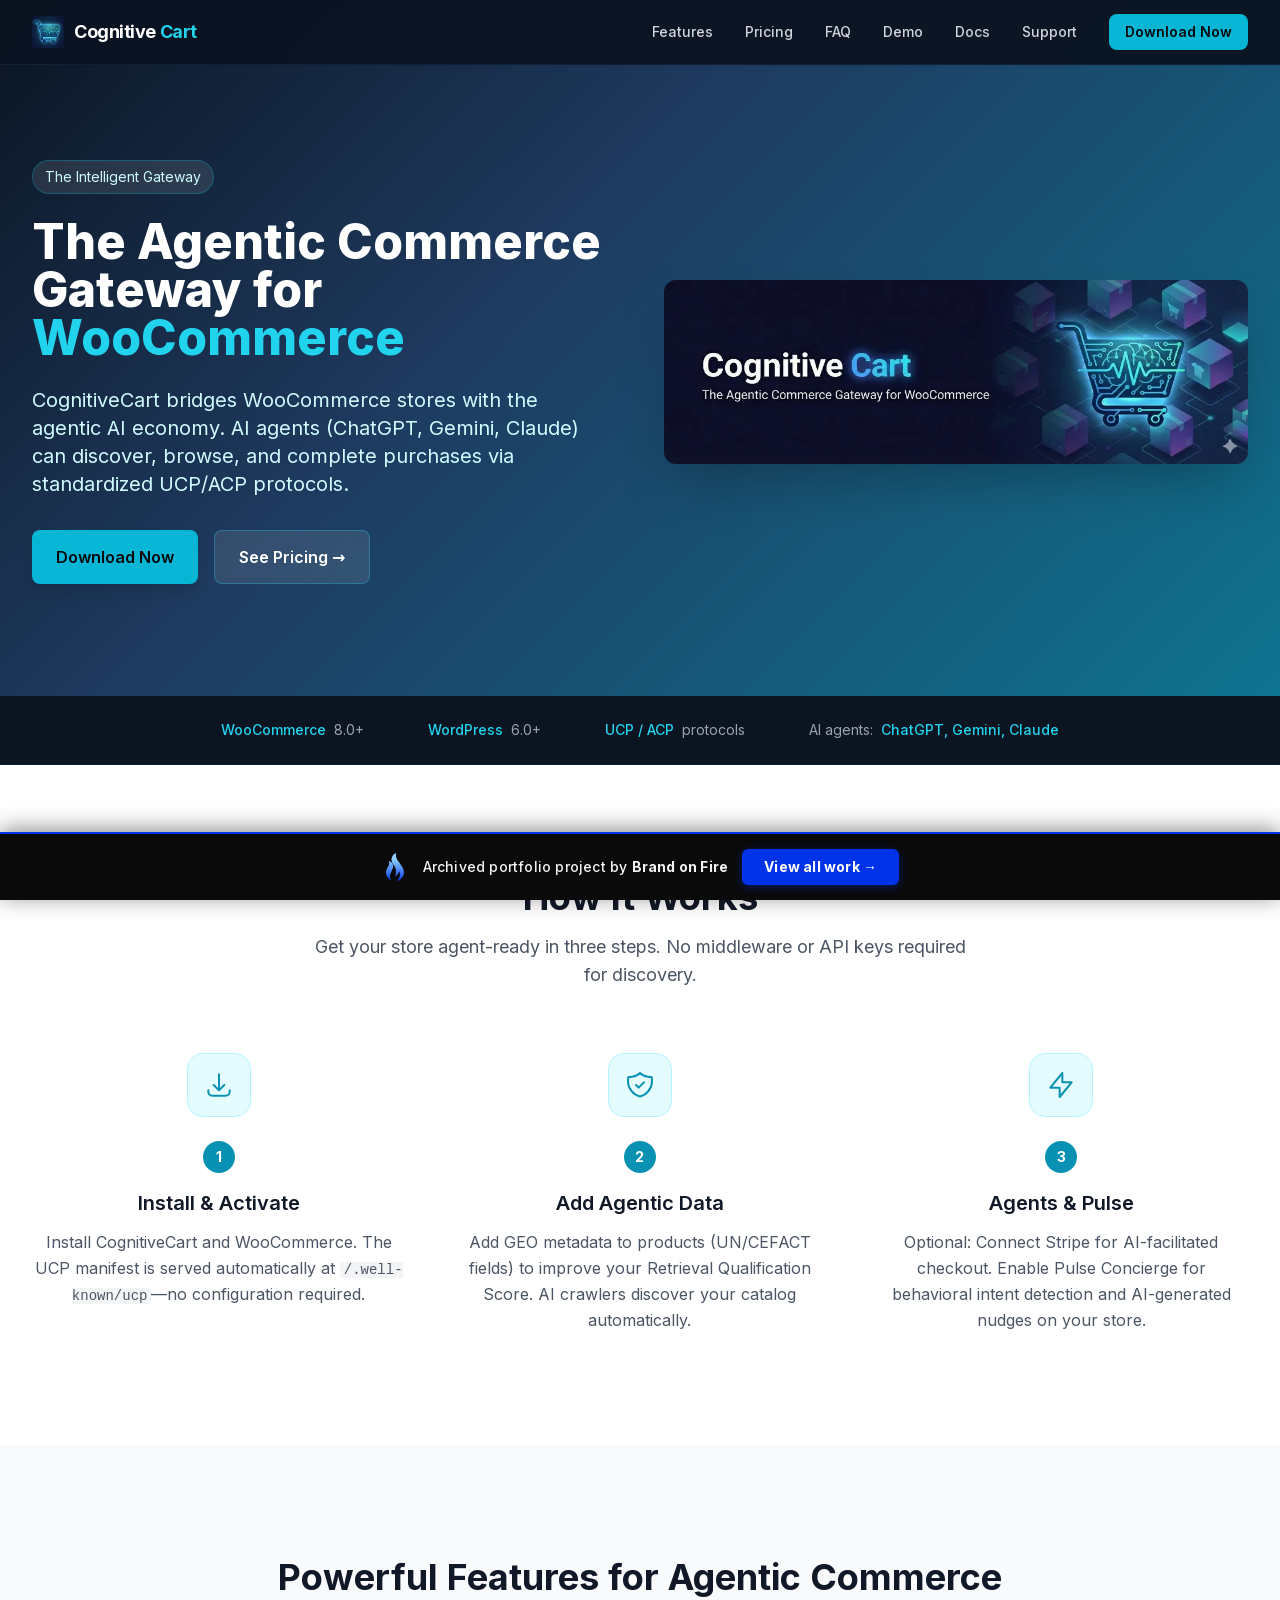
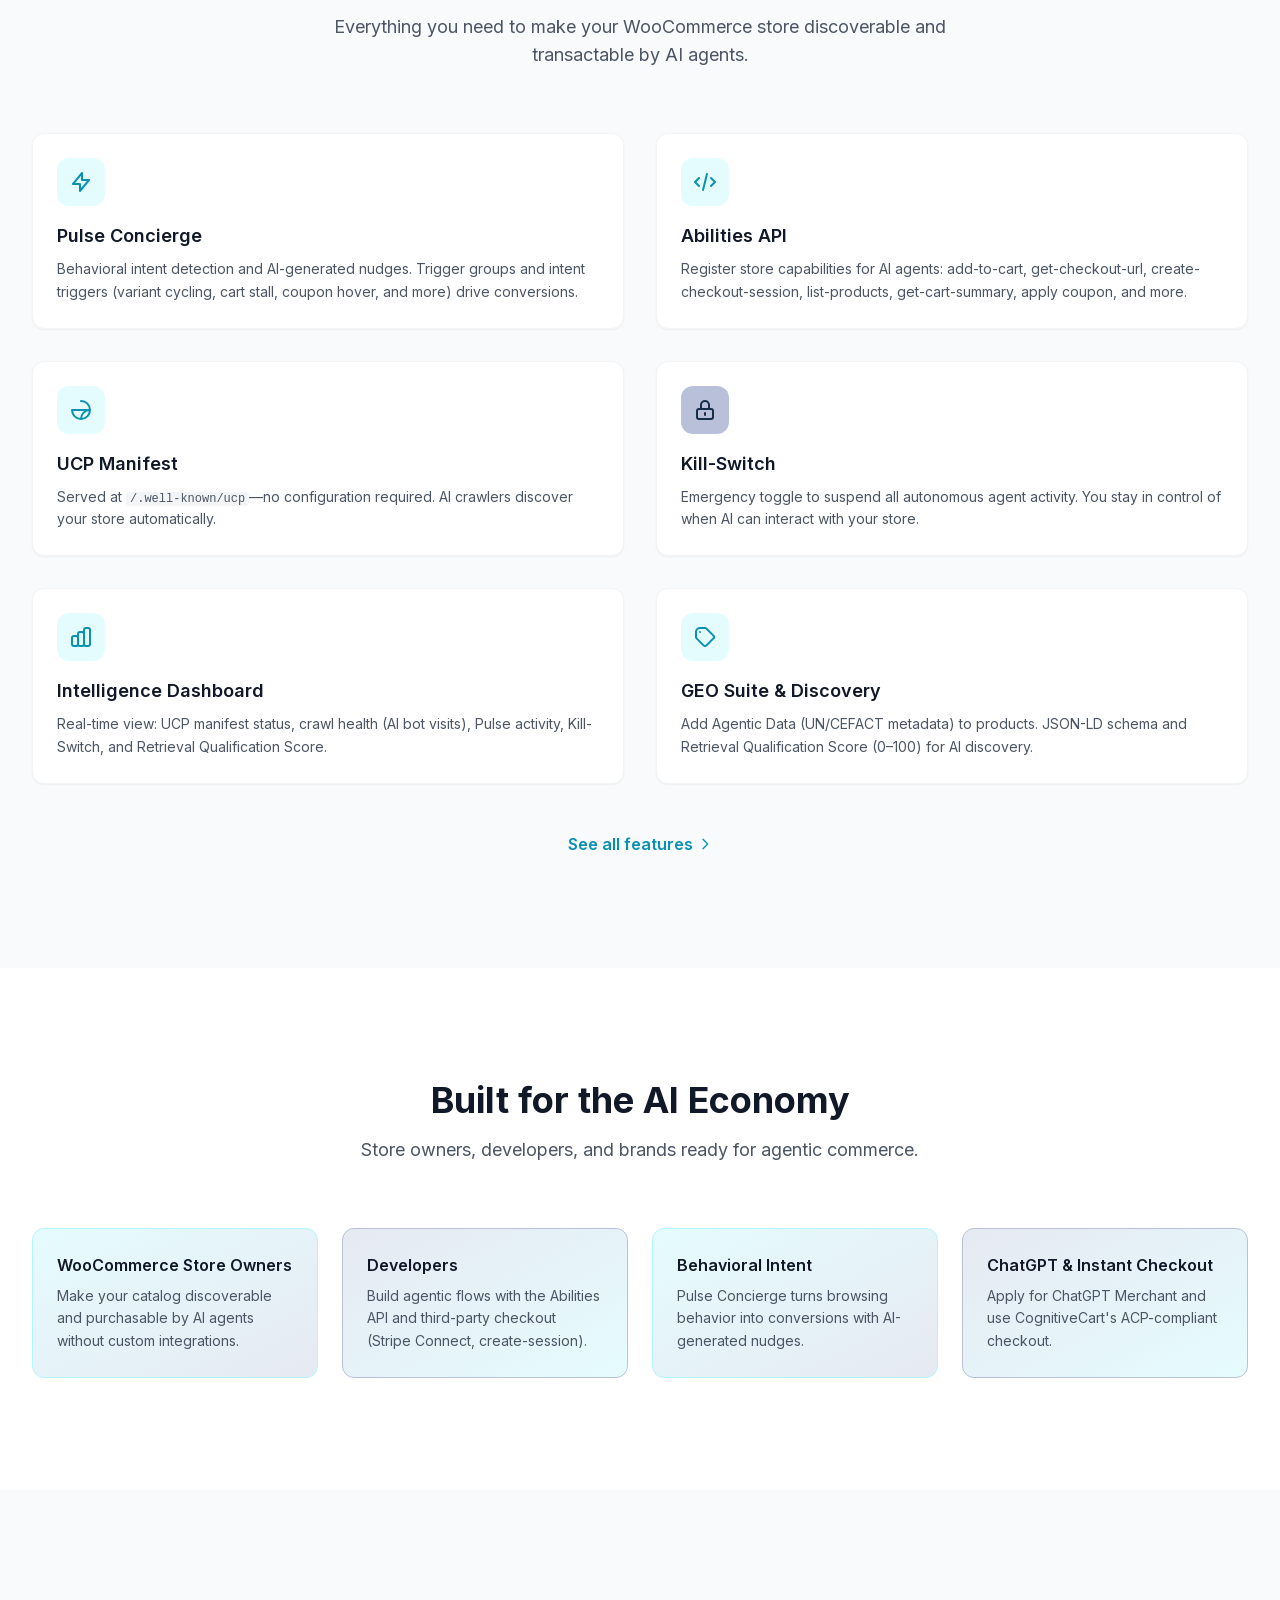
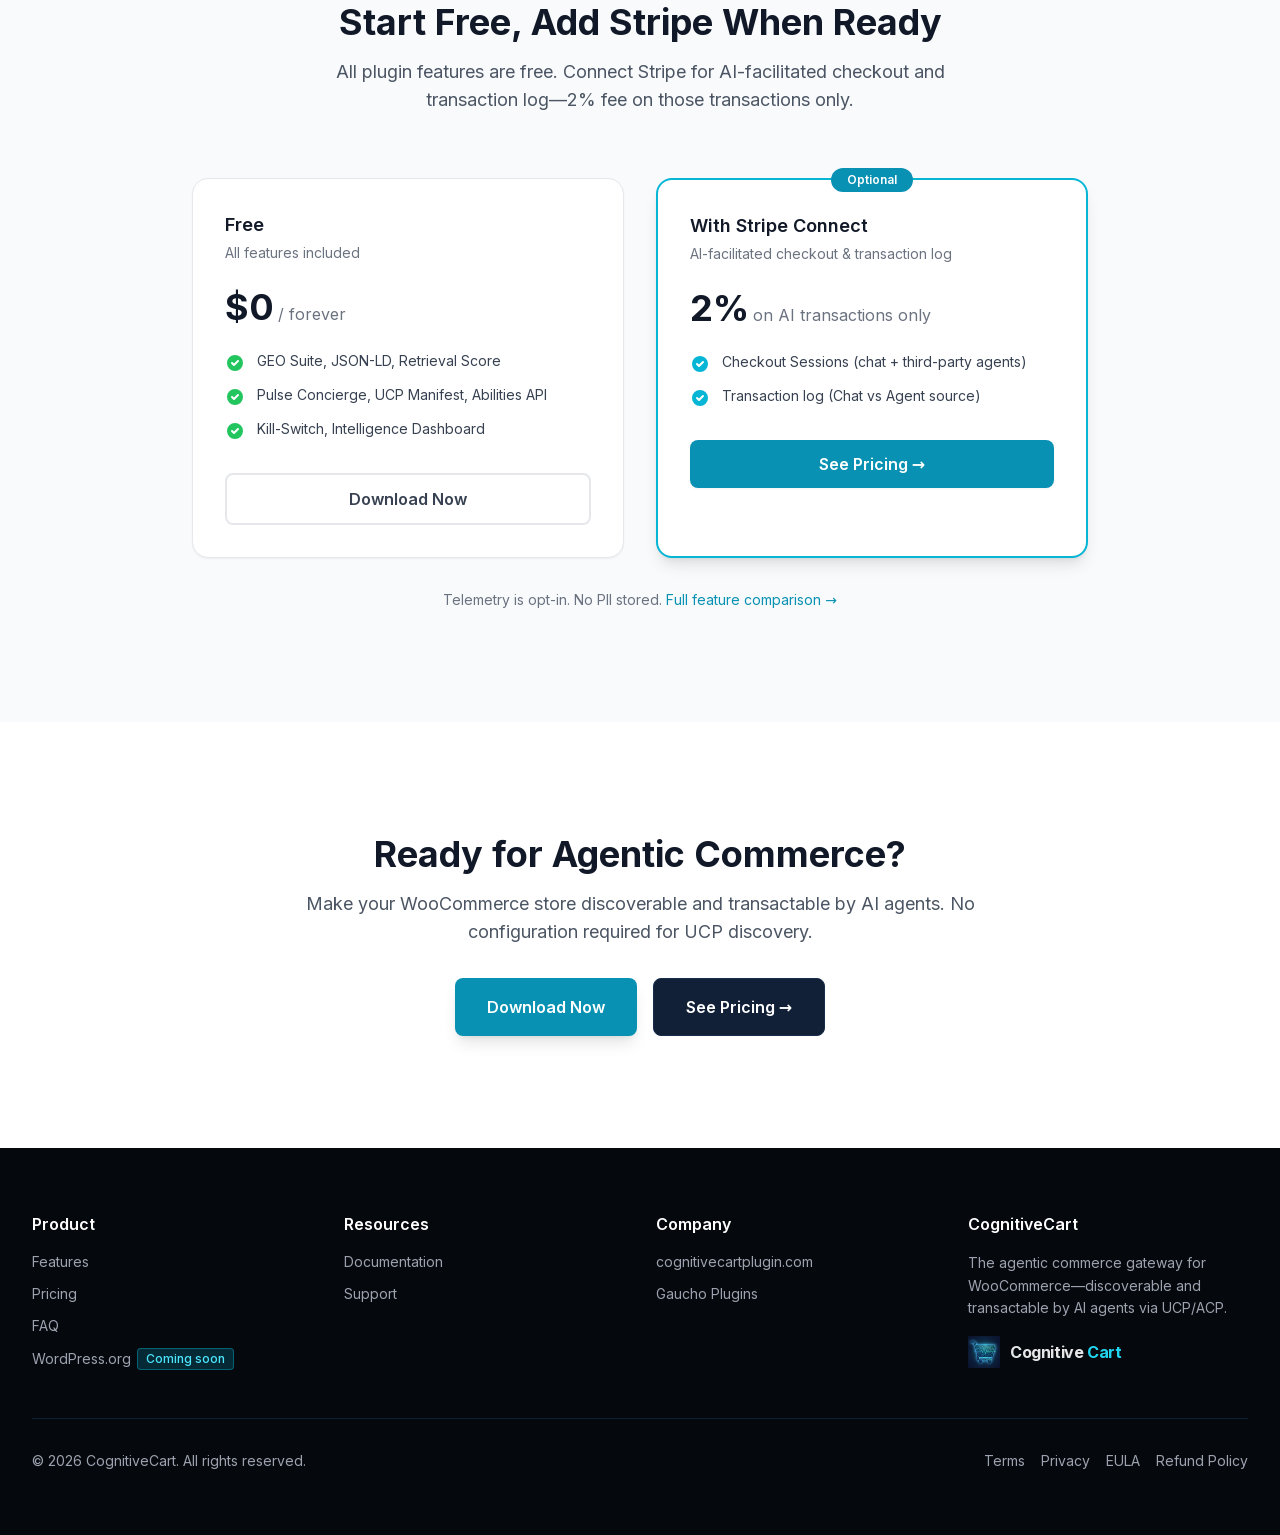
==== commit 256fc816: "Portfolio bar: brandonfire.com theme — flame icon, electric-blue accent, taller, larger button" ====
--- a/index.html
+++ b/index.html
@@ -1,4 +1,4 @@
-<!doctype html><html lang="en" data-bofp="0"><head><meta charset="UTF-8"><meta name="viewport" content="width=device-width, initial-scale=1.0"><title>CognitiveCart – The Agentic Commerce Gateway for WooCommerce</title><meta name="description" content="Agentic commerce gateway for WooCommerce—makes your store discoverable and transactable by AI agents via UCP/ACP protocols. GEO Suite, Pulse Concierge, Abilities API. Free plugin."><meta name="keywords" content="CognitiveCart, agentic commerce, WooCommerce AI, UCP ACP gateway, Pulse Concierge, GEO Suite, AI agents, ChatGPT WooCommerce"><link rel="canonical" href="/"><meta property="og:type" content="website"><meta property="og:title" content="CognitiveCart – The Agentic Commerce Gateway for WooCommerce"><meta property="og:description" content="Makes your WooCommerce store discoverable and transactable by AI agents via UCP/ACP. GEO Suite, Pulse Concierge, Abilities API. Free."><meta property="og:url" content="/"><meta property="og:image" content="_a/1ff753226290.webp"><meta property="og:site_name" content="CognitiveCart"><meta name="twitter:card" content="summary_large_image"><meta name="twitter:title" content="CognitiveCart – Agentic Commerce Gateway for WooCommerce"><meta name="twitter:description" content="Makes your store discoverable and transactable by AI agents via UCP/ACP. Free plugin."><meta name="twitter:image" content="_a/1ff753226290.webp"><link rel="icon" type="image/png" href="assets/icon.png"><link rel="apple-touch-icon" href="assets/icon.png"><link rel="stylesheet" href="style.css"><style>[data-bofp="1"]{background-color:rgb(255, 255, 255)!important;color:rgb(31, 41, 55)!important}[data-bofp="2"]{background-color:rgba(11, 20, 33, 0.95)!important;color:rgb(31, 41, 55)!important}[data-bofp="3"]{background-color:rgb(11, 20, 33)!important;color:rgb(31, 41, 55)!important}[data-bofp="4"]{background-color:rgb(255, 255, 255)!important;color:rgb(31, 41, 55)!important}[data-bofp="5"]{background-color:rgb(248, 250, 252)!important;color:rgb(31, 41, 55)!important}[data-bofp="6"]{background-color:rgb(255, 255, 255)!important;color:rgb(31, 41, 55)!important}[data-bofp="7"]{background-color:rgb(248, 250, 252)!important;color:rgb(31, 41, 55)!important}[data-bofp="8"]{background-color:rgb(255, 255, 255)!important;color:rgb(31, 41, 55)!important}[data-bofp="9"]{background-color:rgb(5, 8, 13)!important;color:rgb(156, 163, 175)!important}</style><meta name="robots" content="noindex, nofollow"><style id="bof-noform">form,form *,fieldset,fieldset *,input,textarea,select,label.fusion-form-label,.wpcf7,.wpcf7 *,.fusion-form,.fusion-form *,.fusion-contact-form,.fusion-contact-form *,.elementor-form,.elementor-form *,.gform_wrapper,.gform_wrapper *,[class*="contact-form"],[class*="contact-form"] *,[id*="contact-form"],[id*="contact-form"] *{pointer-events:none!important;cursor:default!important;-webkit-user-select:none!important;user-select:none!important}</style></head><body class="font-sans text-gray-800 bg-white antialiased" data-bofp="1"><header class="fixed top-0 left-0 right-0 z-50 bg-navy-800/95 backdrop-blur-sm border-b border-navy-700 shadow-sm" data-bofp="2"><nav class="max-w-7xl mx-auto px-4 sm:px-6 lg:px-8"><div class="flex items-center justify-between h-16"><a href="index.html" class="flex items-center gap-2.5"><img src="_a/330b954e0a49.webp" alt="CognitiveCart icon" class="h-8 w-8" decoding="sync"><span class="text-lg font-bold text-white tracking-tight">Cognitive <span class="text-cyan-400">Cart</span></span></a><div class="hidden md:flex items-center gap-8"><a href="features/index.html" class="text-sm font-medium text-gray-300 hover:text-cyan-400 transition-colors">Features</a><a href="pricing/index.html" class="text-sm font-medium text-gray-300 hover:text-cyan-400 transition-colors">Pricing</a><a href="faq/index.html" class="text-sm font-medium text-gray-300 hover:text-cyan-400 transition-colors">FAQ</a><a href="https://demo.cognitivecartplugin.com" target="_blank" rel="noopener" class="text-sm font-medium text-gray-300 hover:text-cyan-400 transition-colors">Demo</a><a href="https://docs.cognitivecartplugin.com" target="_blank" rel="noopener" class="text-sm font-medium text-gray-300 hover:text-cyan-400 transition-colors">Docs</a><a href="https://gauchoplugins.com/support" target="_blank" rel="noopener" class="text-sm font-medium text-gray-300 hover:text-cyan-400 transition-colors">Support</a><button type="button" id="fs-download-nav" class="inline-flex items-center px-4 py-2 bg-cyan-500 text-navy-900 text-sm font-semibold rounded-lg hover:bg-cyan-400 transition-colors shadow-sm cursor-pointer">Download Now</button></div><button id="mobile-menu-btn" class="md:hidden p-2 text-gray-300 hover:text-cyan-400" aria-label="Toggle menu"><svg class="w-6 h-6" fill="none" stroke="currentColor" viewBox="0 0 24 24"><path stroke-linecap="round" stroke-linejoin="round" stroke-width="2" d="M4 6h16M4 12h16M4 18h16"></path></svg></button></div><div id="mobile-menu" class="hidden md:hidden pb-4"><div class="flex flex-col gap-3"><a href="features/index.html" class="text-sm font-medium text-gray-300 hover:text-cyan-400 py-1">Features</a><a href="pricing/index.html" class="text-sm font-medium text-gray-300 hover:text-cyan-400 py-1">Pricing</a><a href="faq/index.html" class="text-sm font-medium text-gray-300 hover:text-cyan-400 py-1">FAQ</a><a href="https://demo.cognitivecartplugin.com" target="_blank" rel="noopener" class="text-sm font-medium text-gray-300 hover:text-cyan-400 py-1">Demo</a><a href="https://docs.cognitivecartplugin.com" target="_blank" rel="noopener" class="text-sm font-medium text-gray-300 hover:text-cyan-400 py-1">Docs</a><a href="https://gauchoplugins.com/support" target="_blank" rel="noopener" class="text-sm font-medium text-gray-300 hover:text-cyan-400 py-1">Support</a><button type="button" class="fs-download-btn inline-flex items-center justify-center w-full px-4 py-2 bg-cyan-500 text-navy-900 text-sm font-semibold rounded-lg mt-2 cursor-pointer">Download Now</button></div></div></nav></header><main><section class="gradient-hero pt-32 pb-20 lg:pt-40 lg:pb-28"><div class="max-w-7xl mx-auto px-4 sm:px-6 lg:px-8"><div class="grid lg:grid-cols-2 gap-12 items-center"><div class="fade-in"><p class="inline-flex items-center gap-2 px-3 py-1.5 bg-white/10 rounded-full text-sm text-cyan-100 mb-6 backdrop-blur-sm border border-cyan-500/30">
+<!doctype html><html lang="en" data-bofp="0"><head><meta charset="UTF-8"><meta name="viewport" content="width=device-width, initial-scale=1.0"><title>CognitiveCart – The Agentic Commerce Gateway for WooCommerce</title><meta name="description" content="Agentic commerce gateway for WooCommerce—makes your store discoverable and transactable by AI agents via UCP/ACP protocols. GEO Suite, Pulse Concierge, Abilities API. Free plugin."><meta name="keywords" content="CognitiveCart, agentic commerce, WooCommerce AI, UCP ACP gateway, Pulse Concierge, GEO Suite, AI agents, ChatGPT WooCommerce"><link rel="canonical" href="/"><meta property="og:type" content="website"><meta property="og:title" content="CognitiveCart – The Agentic Commerce Gateway for WooCommerce"><meta property="og:description" content="Makes your WooCommerce store discoverable and transactable by AI agents via UCP/ACP. GEO Suite, Pulse Concierge, Abilities API. Free."><meta property="og:url" content="/"><meta property="og:image" content="_a/1ff753226290.webp"><meta property="og:site_name" content="CognitiveCart"><meta name="twitter:card" content="summary_large_image"><meta name="twitter:title" content="CognitiveCart – Agentic Commerce Gateway for WooCommerce"><meta name="twitter:description" content="Makes your store discoverable and transactable by AI agents via UCP/ACP. Free plugin."><meta name="twitter:image" content="_a/1ff753226290.webp"><link rel="icon" type="image/png" href="assets/icon.png"><link rel="apple-touch-icon" href="assets/icon.png"><link rel="stylesheet" href="style.css"><style>[data-bofp="1"]{background-color:rgb(255, 255, 255)!important;color:rgb(31, 41, 55)!important}[data-bofp="2"]{background-color:rgba(11, 20, 33, 0.95)!important;color:rgb(31, 41, 55)!important}[data-bofp="3"]{background-color:rgb(11, 20, 33)!important;color:rgb(31, 41, 55)!important}[data-bofp="4"]{background-color:rgb(255, 255, 255)!important;color:rgb(31, 41, 55)!important}[data-bofp="5"]{background-color:rgb(248, 250, 252)!important;color:rgb(31, 41, 55)!important}[data-bofp="6"]{background-color:rgb(255, 255, 255)!important;color:rgb(31, 41, 55)!important}[data-bofp="7"]{background-color:rgb(248, 250, 252)!important;color:rgb(31, 41, 55)!important}[data-bofp="8"]{background-color:rgb(255, 255, 255)!important;color:rgb(31, 41, 55)!important}[data-bofp="9"]{background-color:rgb(5, 8, 13)!important;color:rgb(156, 163, 175)!important}</style><meta name="robots" content="noindex, nofollow"><style id="bof-noform">form,form *,fieldset,fieldset *,input,textarea,select,label.fusion-form-label,.wpcf7,.wpcf7 *,.fusion-form,.fusion-form *,.fusion-contact-form,.fusion-contact-form *,.elementor-form,.elementor-form *,.gform_wrapper,.gform_wrapper *,[class*="contact-form"],[class*="contact-form"] *,[id*="contact-form"],[id*="contact-form"] *{pointer-events:none!important;cursor:default!important;-webkit-user-select:none!important;user-select:none!important}</style></head><body class="font-sans text-gray-800 bg-white antialiased" data-bofp="1"><header class="fixed top-0 left-0 right-0 z-50 bg-navy-800/95 backdrop-blur-sm border-b border-navy-700 shadow-sm" data-bofp="2"><nav class="max-w-7xl mx-auto px-4 sm:px-6 lg:px-8"><div class="flex items-center justify-between h-16"><a href="index.html" class="flex items-center gap-2.5"><img src="_a/330b954e0a49.webp" alt="CognitiveCart icon" class="h-8 w-8" decoding="sync"><span class="text-lg font-bold text-white tracking-tight">Cognitive <span class="text-cyan-400">Cart</span></span></a><div class="hidden md:flex items-center gap-8"><a href="features/index.html" class="text-sm font-medium text-gray-300 hover:text-cyan-400 transition-colors">Features</a><a href="pricing/index.html" class="text-sm font-medium text-gray-300 hover:text-cyan-400 transition-colors">Pricing</a><a href="faq/index.html" class="text-sm font-medium text-gray-300 hover:text-cyan-400 transition-colors">FAQ</a><a target="_blank" rel="noopener" class="text-sm font-medium text-gray-300 hover:text-cyan-400 transition-colors">Demo</a><a target="_blank" rel="noopener" class="text-sm font-medium text-gray-300 hover:text-cyan-400 transition-colors">Docs</a><a target="_blank" rel="noopener" class="text-sm font-medium text-gray-300 hover:text-cyan-400 transition-colors">Support</a><button type="button" id="fs-download-nav" class="inline-flex items-center px-4 py-2 bg-cyan-500 text-navy-900 text-sm font-semibold rounded-lg hover:bg-cyan-400 transition-colors shadow-sm cursor-pointer">Download Now</button></div><button id="mobile-menu-btn" class="md:hidden p-2 text-gray-300 hover:text-cyan-400" aria-label="Toggle menu"><svg class="w-6 h-6" fill="none" stroke="currentColor" viewBox="0 0 24 24"><path stroke-linecap="round" stroke-linejoin="round" stroke-width="2" d="M4 6h16M4 12h16M4 18h16"></path></svg></button></div><div id="mobile-menu" class="hidden md:hidden pb-4"><div class="flex flex-col gap-3"><a href="features/index.html" class="text-sm font-medium text-gray-300 hover:text-cyan-400 py-1">Features</a><a href="pricing/index.html" class="text-sm font-medium text-gray-300 hover:text-cyan-400 py-1">Pricing</a><a href="faq/index.html" class="text-sm font-medium text-gray-300 hover:text-cyan-400 py-1">FAQ</a><a target="_blank" rel="noopener" class="text-sm font-medium text-gray-300 hover:text-cyan-400 py-1">Demo</a><a target="_blank" rel="noopener" class="text-sm font-medium text-gray-300 hover:text-cyan-400 py-1">Docs</a><a target="_blank" rel="noopener" class="text-sm font-medium text-gray-300 hover:text-cyan-400 py-1">Support</a><button type="button" class="fs-download-btn inline-flex items-center justify-center w-full px-4 py-2 bg-cyan-500 text-navy-900 text-sm font-semibold rounded-lg mt-2 cursor-pointer">Download Now</button></div></div></nav></header><main><section class="gradient-hero pt-32 pb-20 lg:pt-40 lg:pb-28"><div class="max-w-7xl mx-auto px-4 sm:px-6 lg:px-8"><div class="grid lg:grid-cols-2 gap-12 items-center"><div class="fade-in"><p class="inline-flex items-center gap-2 px-3 py-1.5 bg-white/10 rounded-full text-sm text-cyan-100 mb-6 backdrop-blur-sm border border-cyan-500/30">
                             The Intelligent Gateway
                         </p><h1 class="text-4xl sm:text-5xl lg:text-6xl font-extrabold text-white leading-tight mb-6">
                             The Agentic Commerce Gateway for <span class="text-cyan-400">WooCommerce</span></h1><p class="text-lg lg:text-xl text-cyan-100 mb-8 max-w-xl leading-relaxed">
@@ -13,4 +13,4 @@
                         Download Now
                     </button><a href="pricing/index.html" class="inline-flex items-center justify-center px-8 py-4 bg-navy-700 text-white font-semibold rounded-lg hover:bg-navy-600 transition-colors border border-navy-600 text-base">
                         See Pricing →
-                    </a></div></div></section></main><footer class="bg-navy-900 text-gray-400 py-16" data-bofp="9"><div class="max-w-7xl mx-auto px-4 sm:px-6 lg:px-8"><div class="grid sm:grid-cols-2 lg:grid-cols-4 gap-8 mb-12"><div><h4 class="text-white font-semibold mb-4">Product</h4><ul class="space-y-3 text-sm"><li><a href="features/index.html" class="hover:text-cyan-400 transition-colors">Features</a></li><li><a href="pricing/index.html" class="hover:text-cyan-400 transition-colors">Pricing</a></li><li><a href="faq/index.html" class="hover:text-cyan-400 transition-colors">FAQ</a></li><li><span class="inline-flex items-center gap-1.5"><span>WordPress.org</span><span class="text-xs font-medium px-2 py-0.5 rounded bg-cyan-500/20 text-cyan-300 border border-cyan-500/40">Coming soon</span></span></li></ul></div><div><h4 class="text-white font-semibold mb-4">Resources</h4><ul class="space-y-3 text-sm"><li><a href="https://docs.cognitivecartplugin.com" target="_blank" rel="noopener" class="hover:text-cyan-400 transition-colors">Documentation</a></li><li><a href="https://gauchoplugins.com/support" target="_blank" rel="noopener" class="hover:text-cyan-400 transition-colors">Support</a></li></ul></div><div><h4 class="text-white font-semibold mb-4">Company</h4><ul class="space-y-3 text-sm"><li><a href="index.html" target="_blank" rel="noopener" class="hover:text-cyan-400 transition-colors">cognitivecartplugin.com</a></li><li><a href="https://gauchoplugins.com" target="_blank" rel="noopener" class="hover:text-cyan-400 transition-colors">Gaucho Plugins</a></li></ul></div><div><h4 class="text-white font-semibold mb-4">CognitiveCart</h4><p class="text-sm leading-relaxed">The agentic commerce gateway for WooCommerce—discoverable and transactable by AI agents via UCP/ACP.</p><div class="mt-4 flex items-center gap-2.5"><img src="_a/330b954e0a49.webp" alt="CognitiveCart icon" class="h-8 w-8 opacity-90" decoding="sync"><span class="text-base font-bold text-white/90 tracking-tight">Cognitive <span class="text-cyan-400">Cart</span></span></div></div></div><div class="border-t border-navy-700 pt-8 flex flex-col sm:flex-row items-center justify-center sm:justify-between gap-4 text-sm text-gray-400"><p>© 2026 CognitiveCart. All rights reserved.</p><div class="flex flex-wrap justify-center gap-x-4 gap-y-1 text-sm"><a href="terms/index.html" class="hover:text-cyan-400 transition-colors">Terms</a><a href="privacy/index.html" class="hover:text-cyan-400 transition-colors">Privacy</a><a href="https://freemius.com/product/24832/cognitive-cart/legal/eula/" target="_blank" rel="noopener" class="hover:text-cyan-400 transition-colors">EULA</a><a href="https://freemius.com/product/24832/cognitive-cart/legal/eula/#refund_policy_summary" target="_blank" rel="noopener" class="hover:text-cyan-400 transition-colors">Refund Policy</a></div></div></div></footer><!-- bof-portfolio-bar --><a href="https://brandonfire.com/portfolio/" id="bof-portfolio-bar" rel="noopener" style="position:fixed;left:0;right:0;bottom:0;z-index:2147483647;display:flex;align-items:center;justify-content:center;gap:10px;flex-wrap:wrap;background:#14181c;color:#ffffff !important;font-family:-apple-system,BlinkMacSystemFont,'Segoe UI',Roboto,Helvetica,Arial,sans-serif;font-size:13px;font-weight:500;line-height:1;letter-spacing:.2px;padding:11px 16px;text-decoration:none !important;box-shadow:0 -2px 14px rgba(0,0,0,.28);border-top:2px solid #e2542c;box-sizing:border-box;"><span style="opacity:.92;color:#fff;">Archived portfolio project by <strong style="font-weight:700;color:#fff;">Brand&nbsp;on&nbsp;Fire</strong></span><span style="background:#e2542c;color:#fff;padding:6px 12px;border-radius:4px;font-weight:600;white-space:nowrap;">View&nbsp;all&nbsp;work&nbsp;&rarr;</span></a><!-- /bof-portfolio-bar --></body></html>+                    </a></div></div></section></main><footer class="bg-navy-900 text-gray-400 py-16" data-bofp="9"><div class="max-w-7xl mx-auto px-4 sm:px-6 lg:px-8"><div class="grid sm:grid-cols-2 lg:grid-cols-4 gap-8 mb-12"><div><h4 class="text-white font-semibold mb-4">Product</h4><ul class="space-y-3 text-sm"><li><a href="features/index.html" class="hover:text-cyan-400 transition-colors">Features</a></li><li><a href="pricing/index.html" class="hover:text-cyan-400 transition-colors">Pricing</a></li><li><a href="faq/index.html" class="hover:text-cyan-400 transition-colors">FAQ</a></li><li><span class="inline-flex items-center gap-1.5"><span>WordPress.org</span><span class="text-xs font-medium px-2 py-0.5 rounded bg-cyan-500/20 text-cyan-300 border border-cyan-500/40">Coming soon</span></span></li></ul></div><div><h4 class="text-white font-semibold mb-4">Resources</h4><ul class="space-y-3 text-sm"><li><a target="_blank" rel="noopener" class="hover:text-cyan-400 transition-colors">Documentation</a></li><li><a target="_blank" rel="noopener" class="hover:text-cyan-400 transition-colors">Support</a></li></ul></div><div><h4 class="text-white font-semibold mb-4">Company</h4><ul class="space-y-3 text-sm"><li><a href="index.html" target="_blank" rel="noopener" class="hover:text-cyan-400 transition-colors">cognitivecartplugin.com</a></li><li><a target="_blank" rel="noopener" class="hover:text-cyan-400 transition-colors">Gaucho Plugins</a></li></ul></div><div><h4 class="text-white font-semibold mb-4">CognitiveCart</h4><p class="text-sm leading-relaxed">The agentic commerce gateway for WooCommerce—discoverable and transactable by AI agents via UCP/ACP.</p><div class="mt-4 flex items-center gap-2.5"><img src="_a/330b954e0a49.webp" alt="CognitiveCart icon" class="h-8 w-8 opacity-90" decoding="sync"><span class="text-base font-bold text-white/90 tracking-tight">Cognitive <span class="text-cyan-400">Cart</span></span></div></div></div><div class="border-t border-navy-700 pt-8 flex flex-col sm:flex-row items-center justify-center sm:justify-between gap-4 text-sm text-gray-400"><p>© 2026 CognitiveCart. All rights reserved.</p><div class="flex flex-wrap justify-center gap-x-4 gap-y-1 text-sm"><a href="terms/index.html" class="hover:text-cyan-400 transition-colors">Terms</a><a href="privacy/index.html" class="hover:text-cyan-400 transition-colors">Privacy</a><a target="_blank" rel="noopener" class="hover:text-cyan-400 transition-colors">EULA</a><a target="_blank" rel="noopener" class="hover:text-cyan-400 transition-colors">Refund Policy</a></div></div></div></footer><!-- bof-portfolio-bar --><a href="https://brandonfire.com/portfolio/" id="bof-portfolio-bar" rel="noopener" style="position:fixed;left:0;right:0;bottom:0;z-index:2147483647;display:flex;align-items:center;justify-content:center;gap:14px;flex-wrap:wrap;background:#0a0a0a;color:#ffffff !important;font-family:Inter,-apple-system,BlinkMacSystemFont,'Segoe UI',Roboto,Helvetica,Arial,sans-serif;font-size:14px;font-weight:500;line-height:1;letter-spacing:.2px;padding:15px 18px;text-decoration:none !important;box-shadow:0 -3px 22px rgba(0,0,0,.45);border-top:2px solid #0033e7;box-sizing:border-box;"><img src="[data-uri]" alt="" width="28" height="28" style="display:block;flex:0 0 auto;width:28px;height:28px;"><span style="opacity:.95;color:#fff;">Archived portfolio project by <strong style="font-weight:700;color:#fff;">Brand&nbsp;on&nbsp;Fire</strong></span><span style="background:#0033e7;color:#fff;padding:11px 22px;border-radius:6px;font-weight:700;font-size:14px;white-space:nowrap;box-shadow:0 2px 10px rgba(0,51,231,.4);">View&nbsp;all&nbsp;work&nbsp;&rarr;</span></a><!-- /bof-portfolio-bar --></body></html>
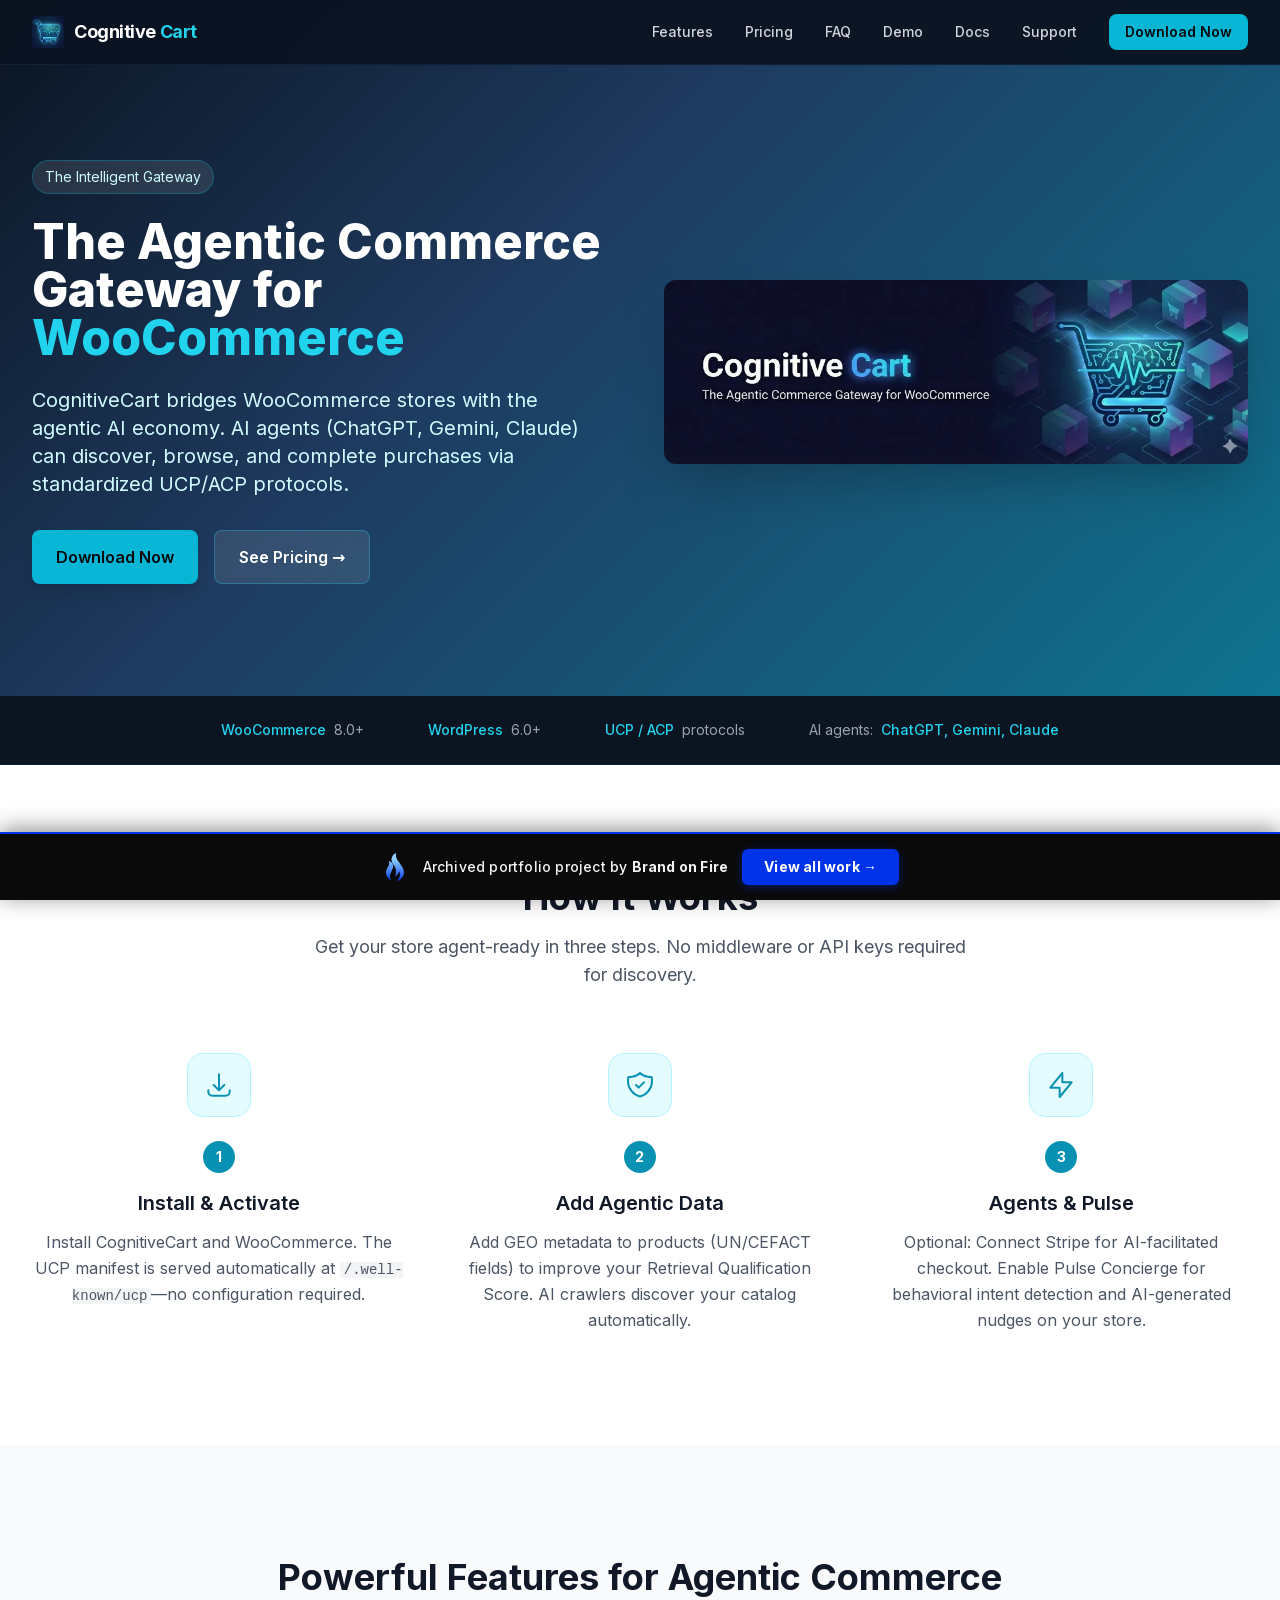
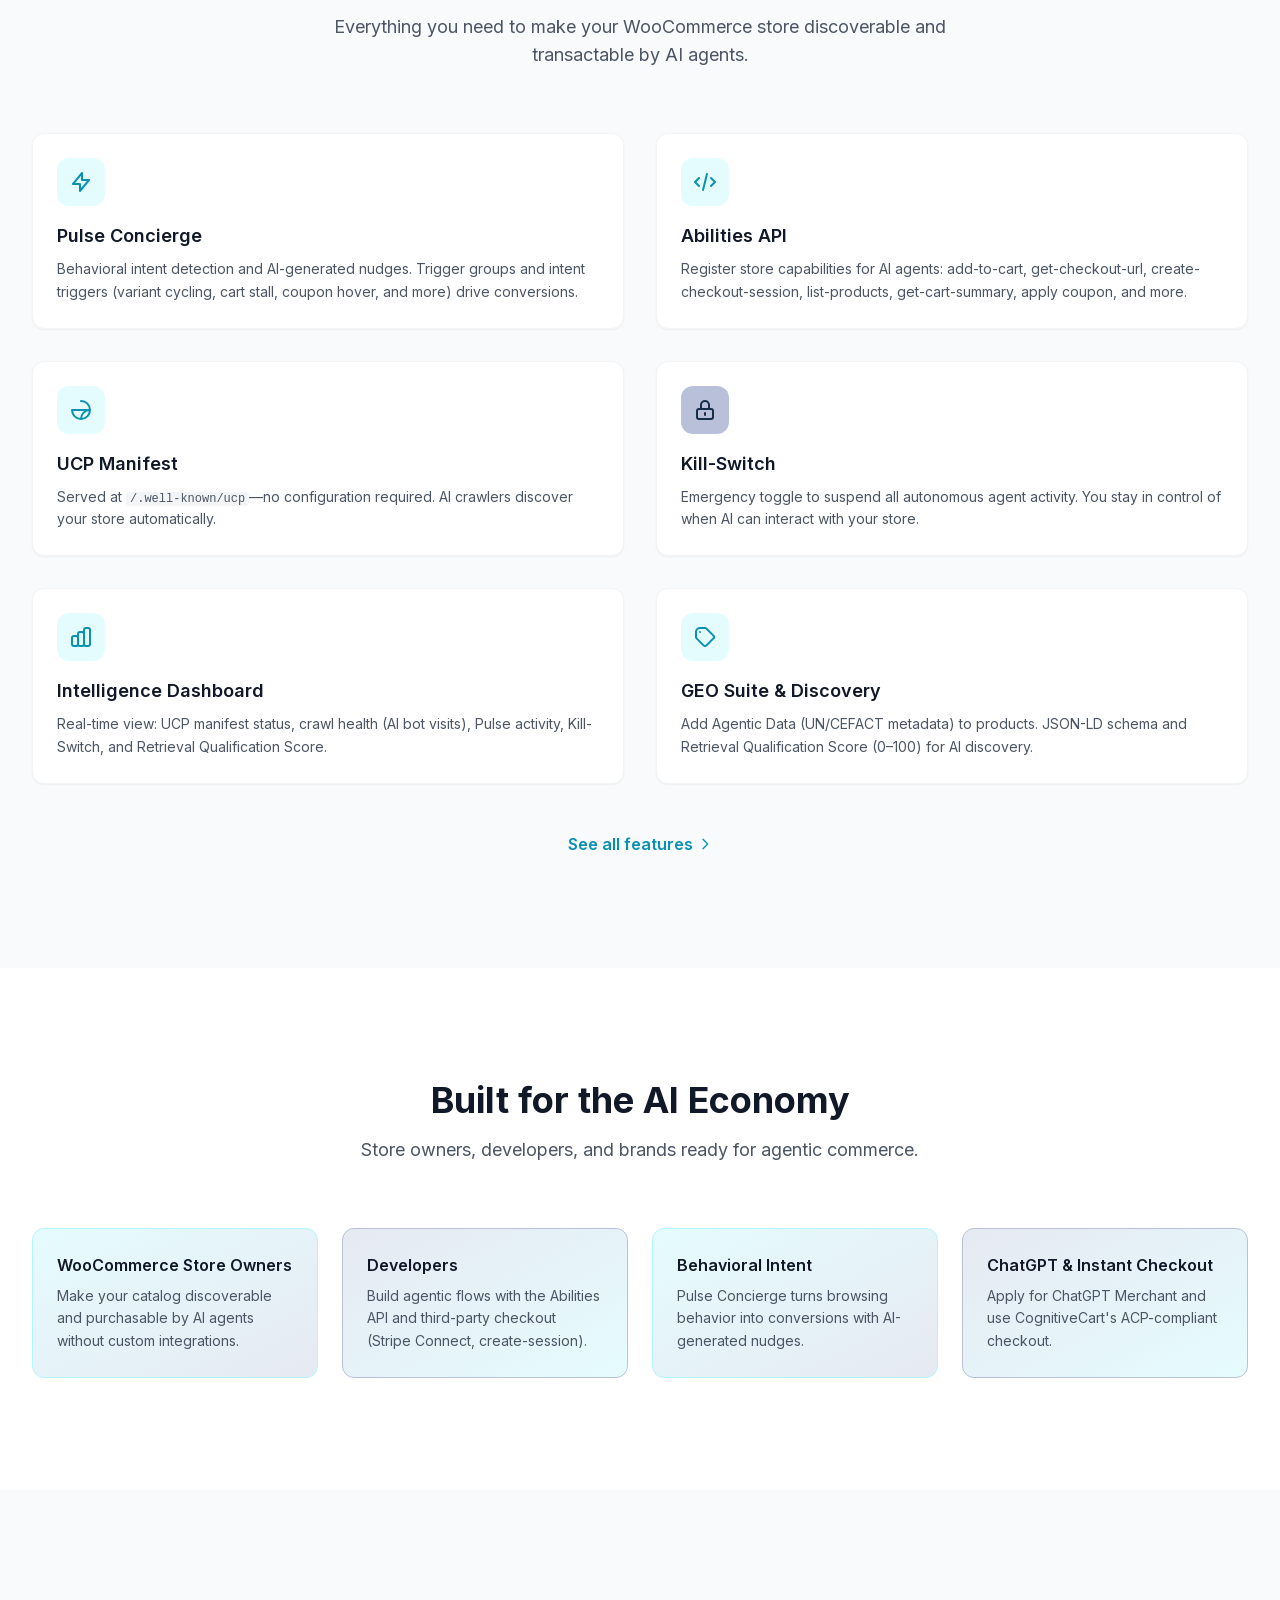
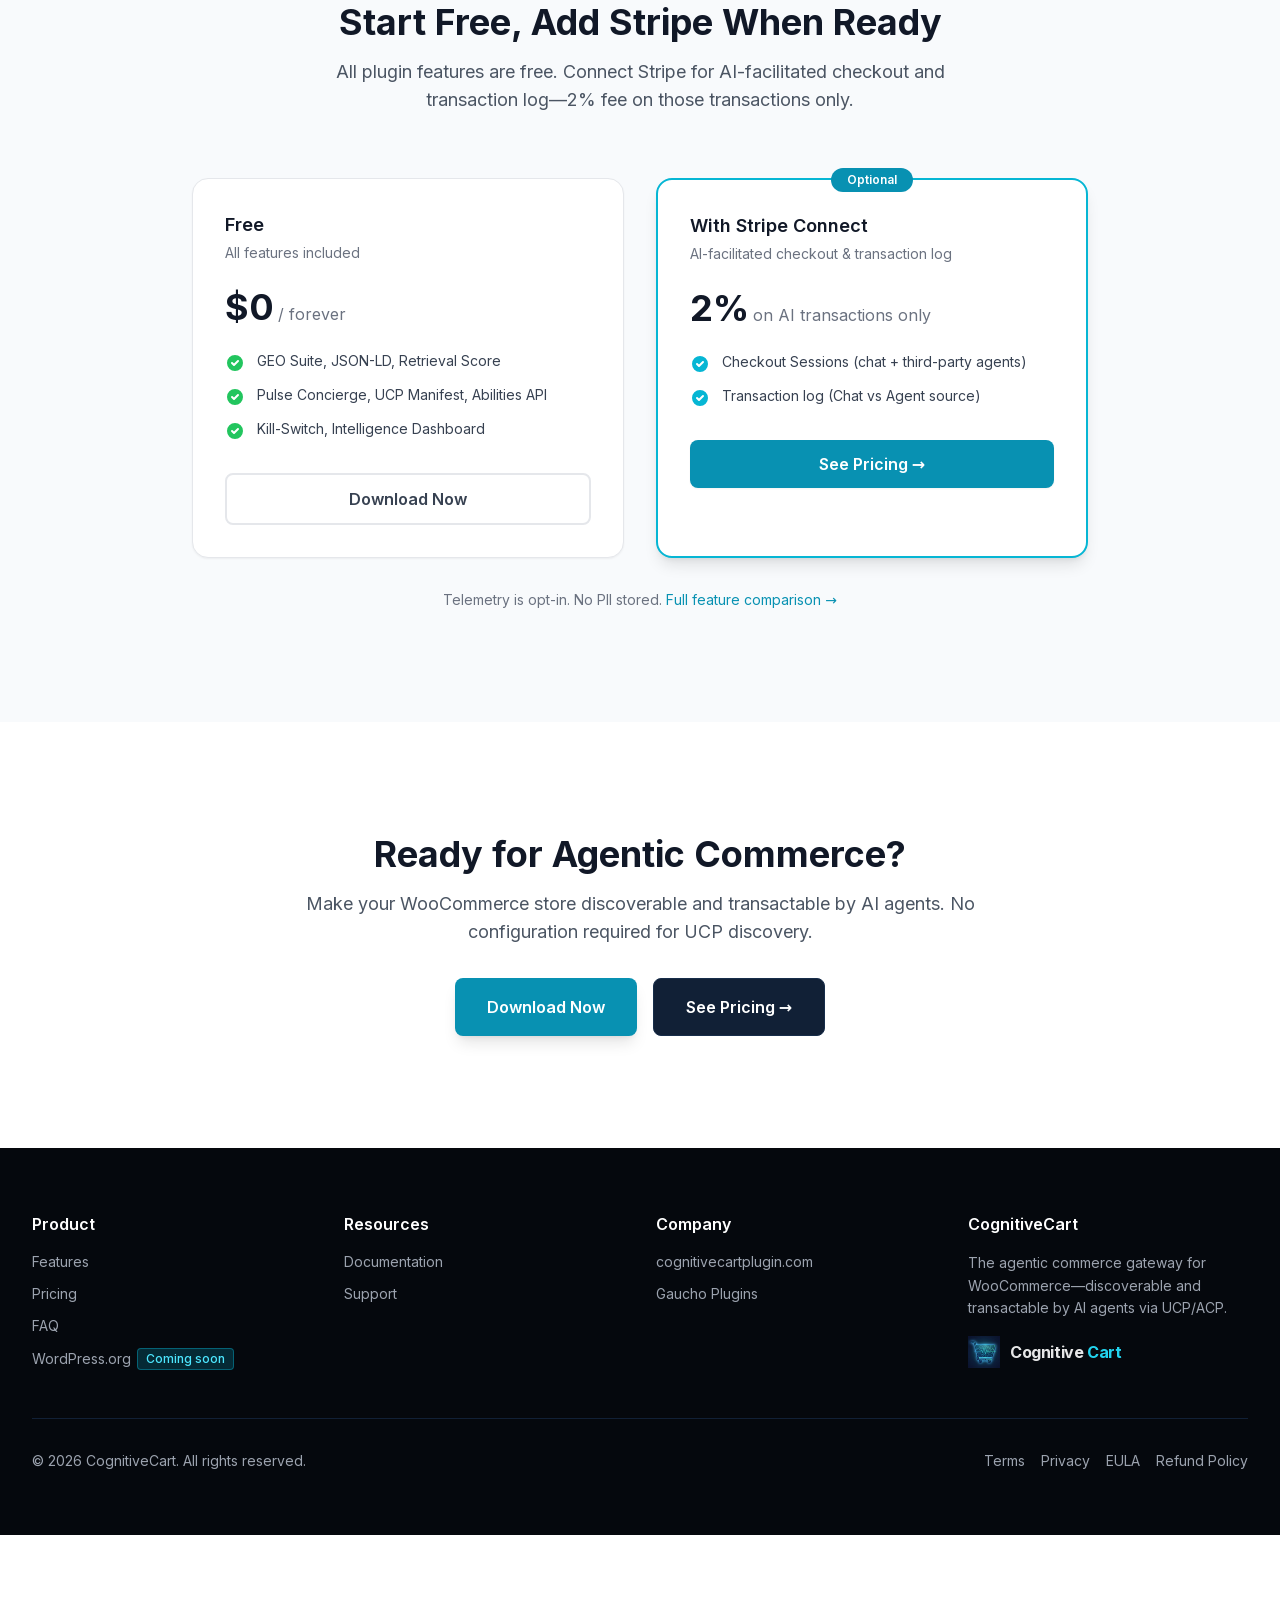
==== commit 63a374e1: "Portfolio bar: brandonfire.com theme — flame icon, electric-blue accent, taller, larger button" ====
--- a/index.html
+++ b/index.html
@@ -13,4 +13,4 @@
                         Download Now
                     </button><a href="pricing/index.html" class="inline-flex items-center justify-center px-8 py-4 bg-navy-700 text-white font-semibold rounded-lg hover:bg-navy-600 transition-colors border border-navy-600 text-base">
                         See Pricing →
-                    </a></div></div></section></main><footer class="bg-navy-900 text-gray-400 py-16" data-bofp="9"><div class="max-w-7xl mx-auto px-4 sm:px-6 lg:px-8"><div class="grid sm:grid-cols-2 lg:grid-cols-4 gap-8 mb-12"><div><h4 class="text-white font-semibold mb-4">Product</h4><ul class="space-y-3 text-sm"><li><a href="features/index.html" class="hover:text-cyan-400 transition-colors">Features</a></li><li><a href="pricing/index.html" class="hover:text-cyan-400 transition-colors">Pricing</a></li><li><a href="faq/index.html" class="hover:text-cyan-400 transition-colors">FAQ</a></li><li><span class="inline-flex items-center gap-1.5"><span>WordPress.org</span><span class="text-xs font-medium px-2 py-0.5 rounded bg-cyan-500/20 text-cyan-300 border border-cyan-500/40">Coming soon</span></span></li></ul></div><div><h4 class="text-white font-semibold mb-4">Resources</h4><ul class="space-y-3 text-sm"><li><a target="_blank" rel="noopener" class="hover:text-cyan-400 transition-colors">Documentation</a></li><li><a target="_blank" rel="noopener" class="hover:text-cyan-400 transition-colors">Support</a></li></ul></div><div><h4 class="text-white font-semibold mb-4">Company</h4><ul class="space-y-3 text-sm"><li><a href="index.html" target="_blank" rel="noopener" class="hover:text-cyan-400 transition-colors">cognitivecartplugin.com</a></li><li><a target="_blank" rel="noopener" class="hover:text-cyan-400 transition-colors">Gaucho Plugins</a></li></ul></div><div><h4 class="text-white font-semibold mb-4">CognitiveCart</h4><p class="text-sm leading-relaxed">The agentic commerce gateway for WooCommerce—discoverable and transactable by AI agents via UCP/ACP.</p><div class="mt-4 flex items-center gap-2.5"><img src="_a/330b954e0a49.webp" alt="CognitiveCart icon" class="h-8 w-8 opacity-90" decoding="sync"><span class="text-base font-bold text-white/90 tracking-tight">Cognitive <span class="text-cyan-400">Cart</span></span></div></div></div><div class="border-t border-navy-700 pt-8 flex flex-col sm:flex-row items-center justify-center sm:justify-between gap-4 text-sm text-gray-400"><p>© 2026 CognitiveCart. All rights reserved.</p><div class="flex flex-wrap justify-center gap-x-4 gap-y-1 text-sm"><a href="terms/index.html" class="hover:text-cyan-400 transition-colors">Terms</a><a href="privacy/index.html" class="hover:text-cyan-400 transition-colors">Privacy</a><a target="_blank" rel="noopener" class="hover:text-cyan-400 transition-colors">EULA</a><a target="_blank" rel="noopener" class="hover:text-cyan-400 transition-colors">Refund Policy</a></div></div></div></footer><!-- bof-portfolio-bar --><a href="https://brandonfire.com/portfolio/" id="bof-portfolio-bar" rel="noopener" style="position:fixed;left:0;right:0;bottom:0;z-index:2147483647;display:flex;align-items:center;justify-content:center;gap:14px;flex-wrap:wrap;background:#0a0a0a;color:#ffffff !important;font-family:Inter,-apple-system,BlinkMacSystemFont,'Segoe UI',Roboto,Helvetica,Arial,sans-serif;font-size:14px;font-weight:500;line-height:1;letter-spacing:.2px;padding:15px 18px;text-decoration:none !important;box-shadow:0 -3px 22px rgba(0,0,0,.45);border-top:2px solid #0033e7;box-sizing:border-box;"><img src="[data-uri]" alt="" width="28" height="28" style="display:block;flex:0 0 auto;width:28px;height:28px;"><span style="opacity:.95;color:#fff;">Archived portfolio project by <strong style="font-weight:700;color:#fff;">Brand&nbsp;on&nbsp;Fire</strong></span><span style="background:#0033e7;color:#fff;padding:11px 22px;border-radius:6px;font-weight:700;font-size:14px;white-space:nowrap;box-shadow:0 2px 10px rgba(0,51,231,.4);">View&nbsp;all&nbsp;work&nbsp;&rarr;</span></a><!-- /bof-portfolio-bar --></body></html>+                    </a></div></div></section></main><footer class="bg-navy-900 text-gray-400 py-16" data-bofp="9"><div class="max-w-7xl mx-auto px-4 sm:px-6 lg:px-8"><div class="grid sm:grid-cols-2 lg:grid-cols-4 gap-8 mb-12"><div><h4 class="text-white font-semibold mb-4">Product</h4><ul class="space-y-3 text-sm"><li><a href="features/index.html" class="hover:text-cyan-400 transition-colors">Features</a></li><li><a href="pricing/index.html" class="hover:text-cyan-400 transition-colors">Pricing</a></li><li><a href="faq/index.html" class="hover:text-cyan-400 transition-colors">FAQ</a></li><li><span class="inline-flex items-center gap-1.5"><span>WordPress.org</span><span class="text-xs font-medium px-2 py-0.5 rounded bg-cyan-500/20 text-cyan-300 border border-cyan-500/40">Coming soon</span></span></li></ul></div><div><h4 class="text-white font-semibold mb-4">Resources</h4><ul class="space-y-3 text-sm"><li><a target="_blank" rel="noopener" class="hover:text-cyan-400 transition-colors">Documentation</a></li><li><a target="_blank" rel="noopener" class="hover:text-cyan-400 transition-colors">Support</a></li></ul></div><div><h4 class="text-white font-semibold mb-4">Company</h4><ul class="space-y-3 text-sm"><li><a href="index.html" target="_blank" rel="noopener" class="hover:text-cyan-400 transition-colors">cognitivecartplugin.com</a></li><li><a target="_blank" rel="noopener" class="hover:text-cyan-400 transition-colors">Gaucho Plugins</a></li></ul></div><div><h4 class="text-white font-semibold mb-4">CognitiveCart</h4><p class="text-sm leading-relaxed">The agentic commerce gateway for WooCommerce—discoverable and transactable by AI agents via UCP/ACP.</p><div class="mt-4 flex items-center gap-2.5"><img src="_a/330b954e0a49.webp" alt="CognitiveCart icon" class="h-8 w-8 opacity-90" decoding="sync"><span class="text-base font-bold text-white/90 tracking-tight">Cognitive <span class="text-cyan-400">Cart</span></span></div></div></div><div class="border-t border-navy-700 pt-8 flex flex-col sm:flex-row items-center justify-center sm:justify-between gap-4 text-sm text-gray-400"><p>© 2026 CognitiveCart. All rights reserved.</p><div class="flex flex-wrap justify-center gap-x-4 gap-y-1 text-sm"><a href="terms/index.html" class="hover:text-cyan-400 transition-colors">Terms</a><a href="privacy/index.html" class="hover:text-cyan-400 transition-colors">Privacy</a><a target="_blank" rel="noopener" class="hover:text-cyan-400 transition-colors">EULA</a><a target="_blank" rel="noopener" class="hover:text-cyan-400 transition-colors">Refund Policy</a></div></div></div></footer><!-- bof-portfolio-bar --><a href="https://brandonfire.com/portfolio/" id="bof-portfolio-bar" rel="noopener" style="position:fixed;left:0;right:0;bottom:0;z-index:2147483647;display:flex;align-items:center;justify-content:center;gap:14px;flex-wrap:wrap;background:#0a0a0a;color:#ffffff !important;font-family:Inter,-apple-system,BlinkMacSystemFont,'Segoe UI',Roboto,Helvetica,Arial,sans-serif;font-size:14px;font-weight:500;line-height:1;letter-spacing:.2px;padding:15px 18px;text-decoration:none !important;box-shadow:0 -3px 22px rgba(0,0,0,.45);border-top:2px solid #0033e7;box-sizing:border-box;"><img src="[data-uri]" alt="" width="28" height="28" style="display:block;flex:0 0 auto;width:28px;height:28px;"><span style="opacity:.95;color:#fff;">Archived portfolio project by <strong style="font-weight:700;color:#fff;">Brand&nbsp;on&nbsp;Fire</strong></span><span style="background:#0033e7;color:#fff;padding:11px 22px;border-radius:6px;font-weight:700;font-size:14px;white-space:nowrap;box-shadow:0 2px 10px rgba(0,51,231,.4);">View&nbsp;all&nbsp;work&nbsp;&rarr;</span></a><script>(function(){function p(){var b=document.getElementById("bof-portfolio-bar");if(b&&document.body)document.body.style.setProperty("padding-bottom",b.offsetHeight+"px","important");}if(document.readyState!=="loading")p();else document.addEventListener("DOMContentLoaded",p);window.addEventListener("resize",p);})();</script><!-- /bof-portfolio-bar --></body></html>
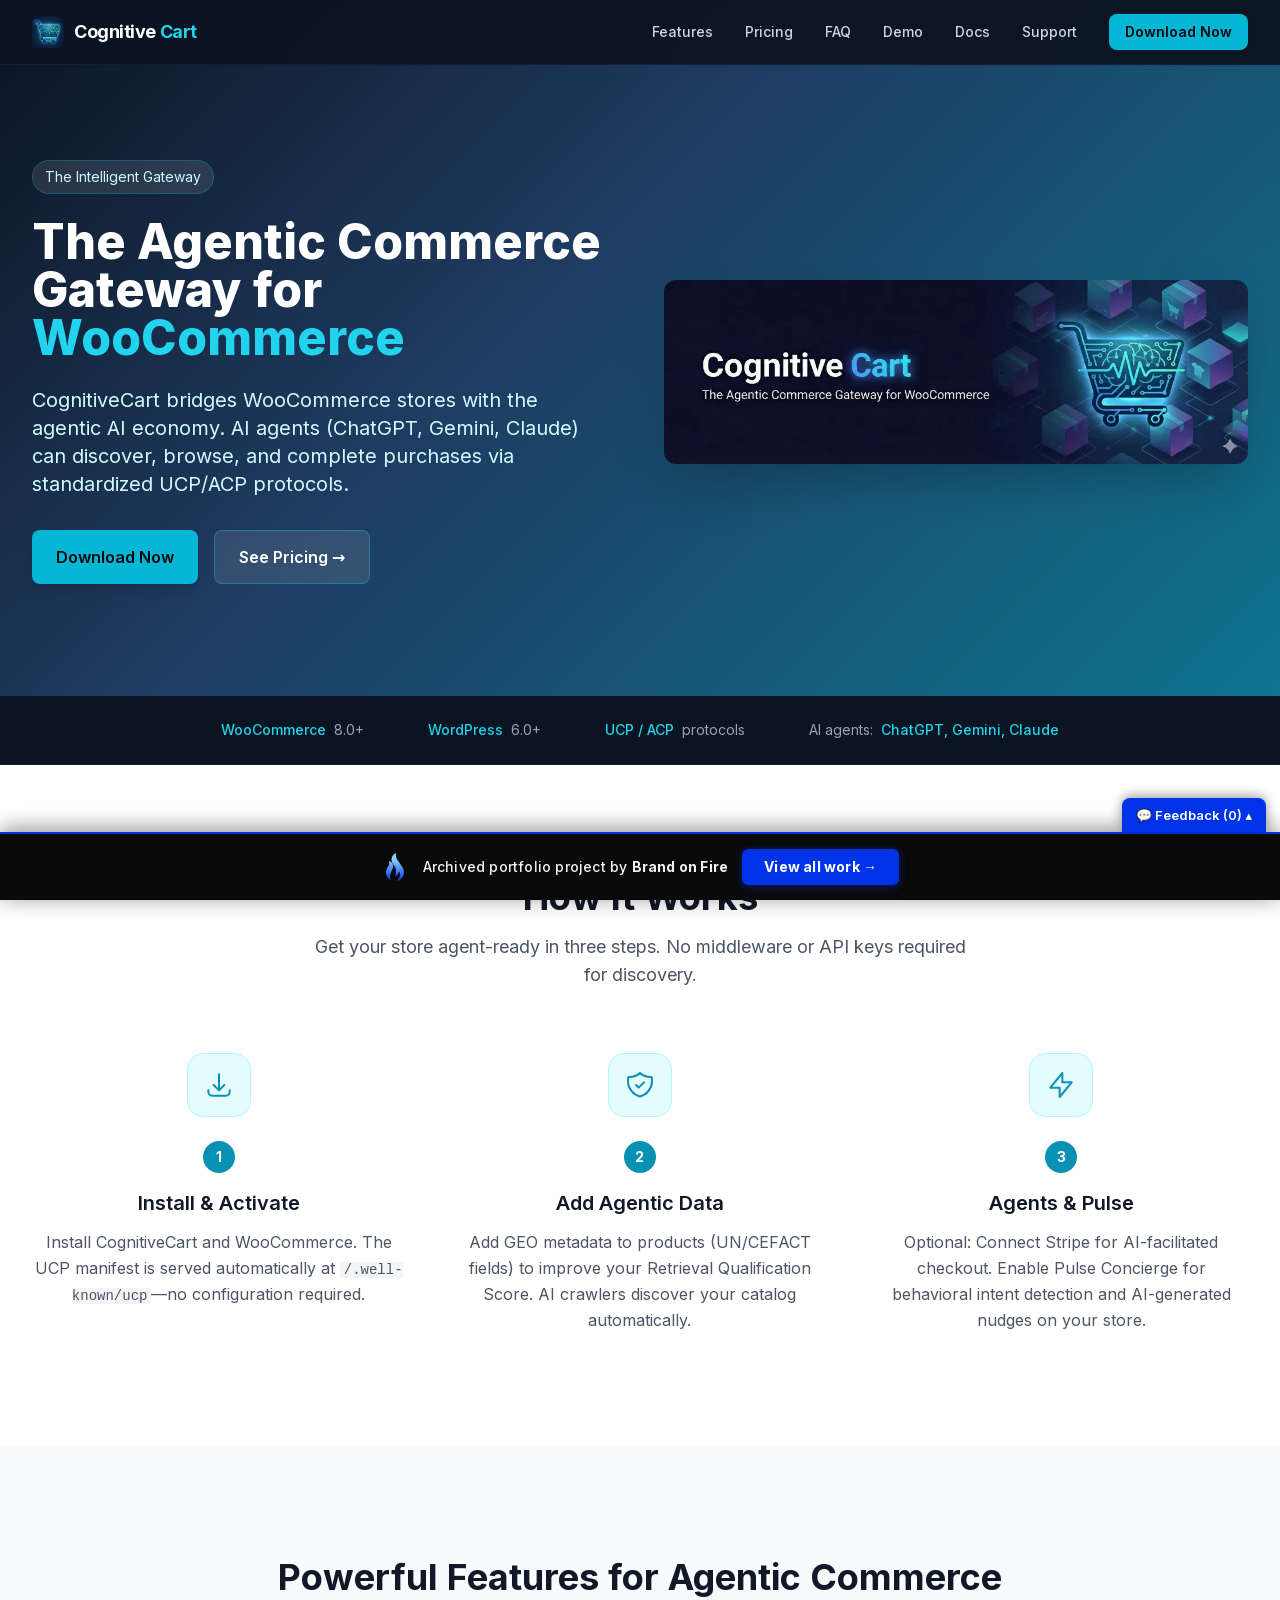
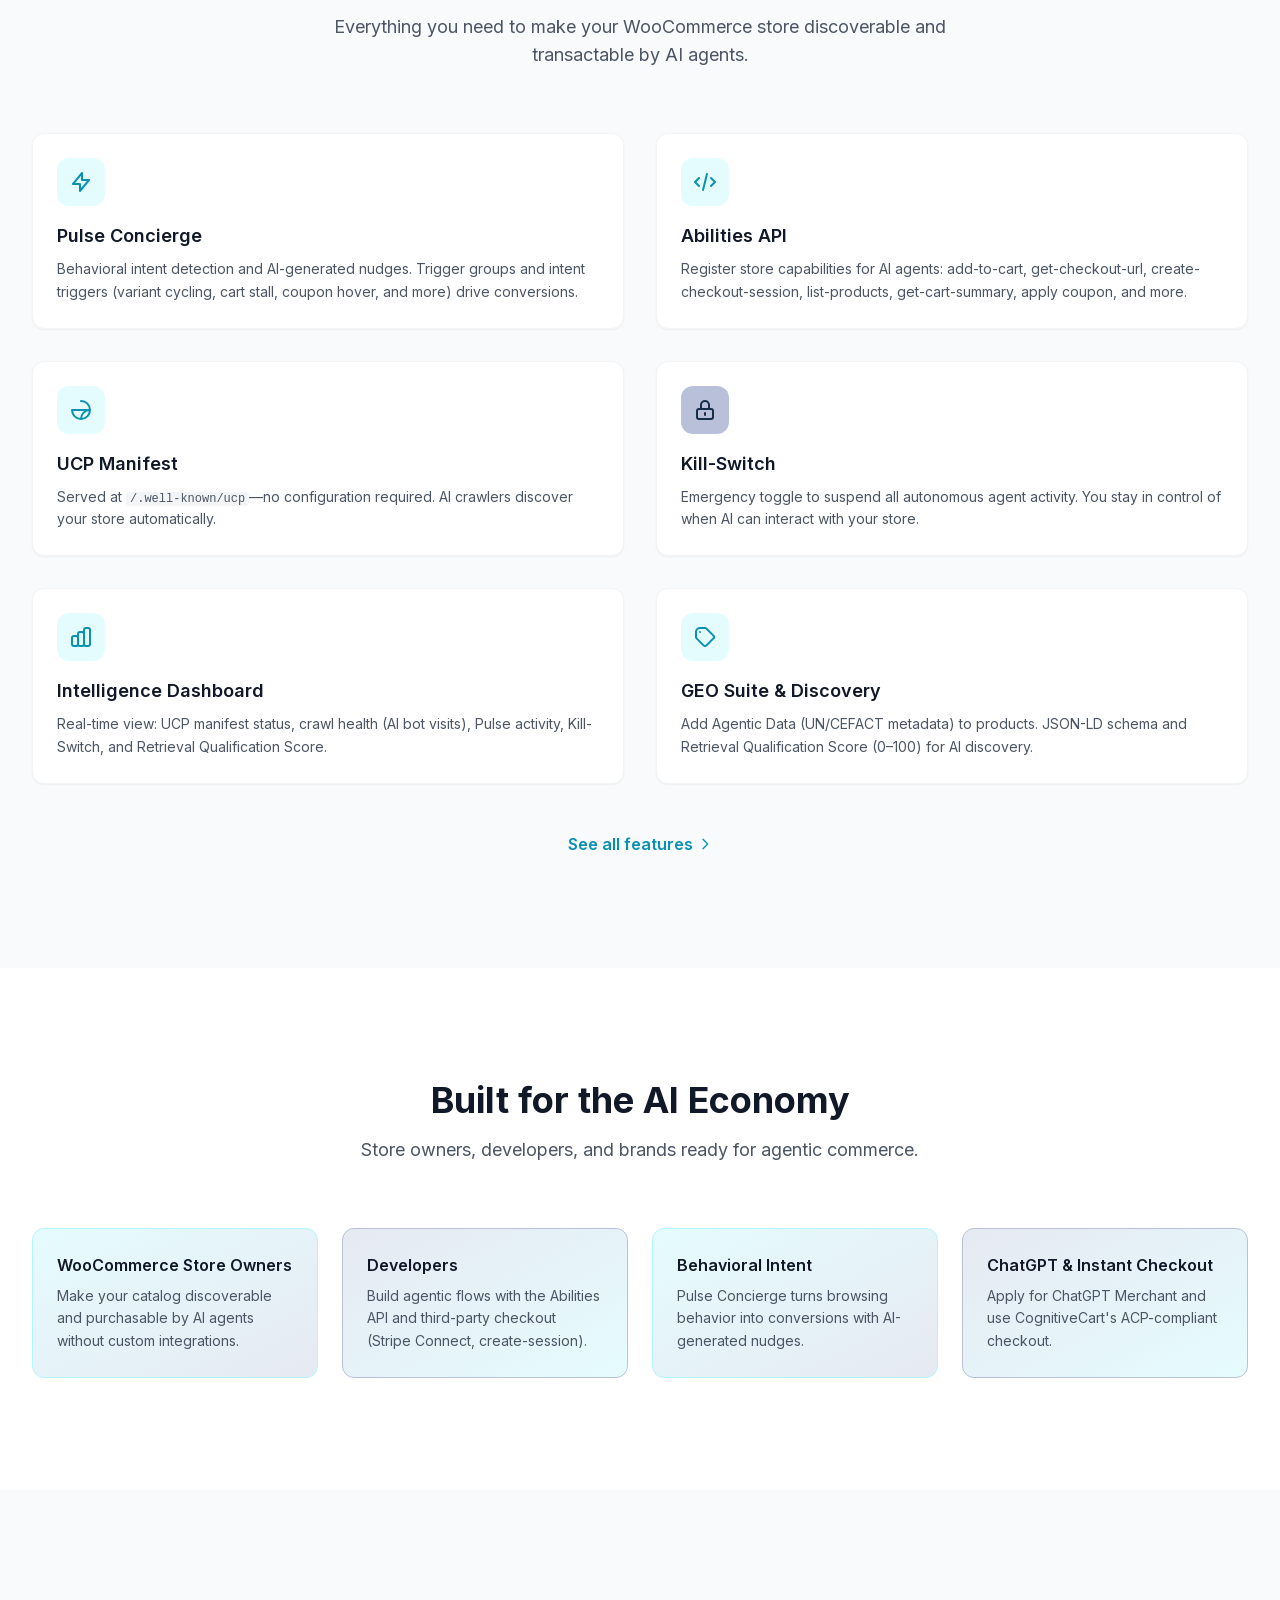
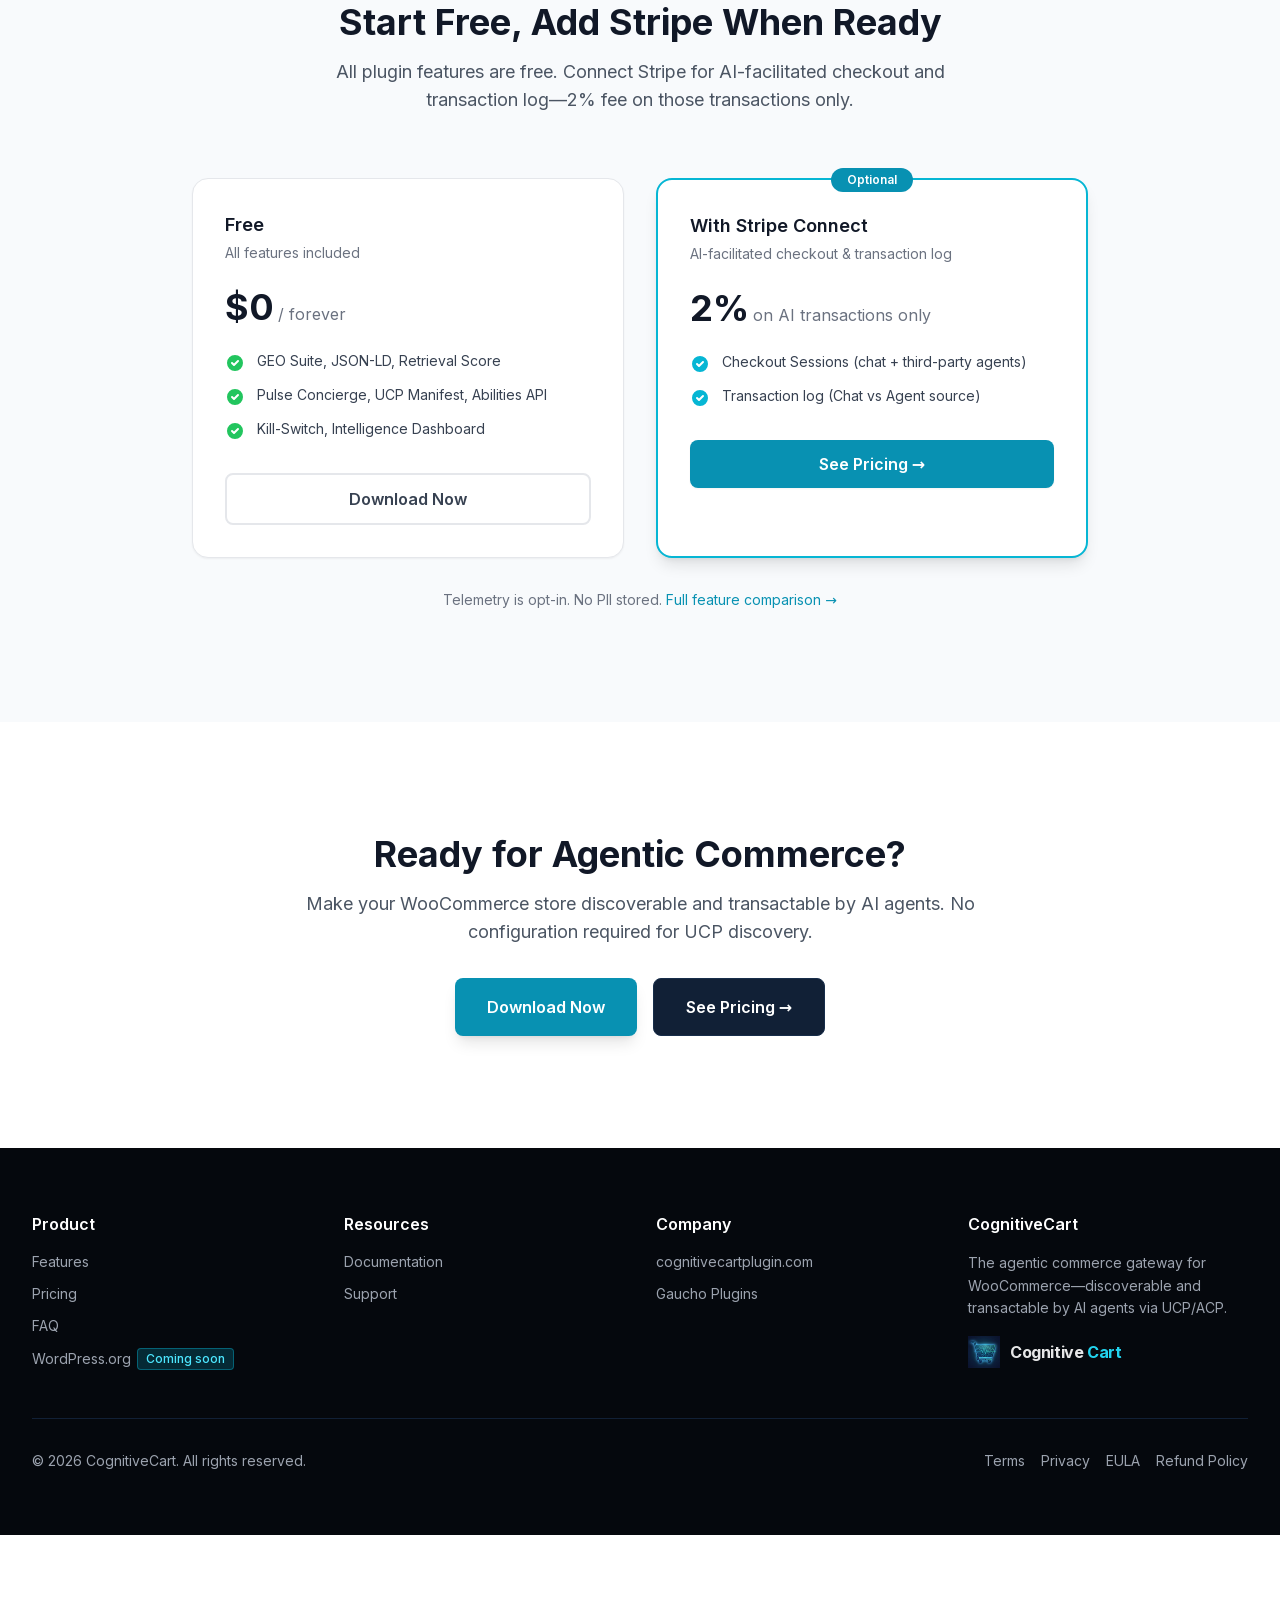
==== commit abbe1adb: "Add feedback comment widget to portfolio bar" ====
--- a/index.html
+++ b/index.html
@@ -13,4 +13,61 @@
                         Download Now
                     </button><a href="pricing/index.html" class="inline-flex items-center justify-center px-8 py-4 bg-navy-700 text-white font-semibold rounded-lg hover:bg-navy-600 transition-colors border border-navy-600 text-base">
                         See Pricing →
-                    </a></div></div></section></main><footer class="bg-navy-900 text-gray-400 py-16" data-bofp="9"><div class="max-w-7xl mx-auto px-4 sm:px-6 lg:px-8"><div class="grid sm:grid-cols-2 lg:grid-cols-4 gap-8 mb-12"><div><h4 class="text-white font-semibold mb-4">Product</h4><ul class="space-y-3 text-sm"><li><a href="features/index.html" class="hover:text-cyan-400 transition-colors">Features</a></li><li><a href="pricing/index.html" class="hover:text-cyan-400 transition-colors">Pricing</a></li><li><a href="faq/index.html" class="hover:text-cyan-400 transition-colors">FAQ</a></li><li><span class="inline-flex items-center gap-1.5"><span>WordPress.org</span><span class="text-xs font-medium px-2 py-0.5 rounded bg-cyan-500/20 text-cyan-300 border border-cyan-500/40">Coming soon</span></span></li></ul></div><div><h4 class="text-white font-semibold mb-4">Resources</h4><ul class="space-y-3 text-sm"><li><a target="_blank" rel="noopener" class="hover:text-cyan-400 transition-colors">Documentation</a></li><li><a target="_blank" rel="noopener" class="hover:text-cyan-400 transition-colors">Support</a></li></ul></div><div><h4 class="text-white font-semibold mb-4">Company</h4><ul class="space-y-3 text-sm"><li><a href="index.html" target="_blank" rel="noopener" class="hover:text-cyan-400 transition-colors">cognitivecartplugin.com</a></li><li><a target="_blank" rel="noopener" class="hover:text-cyan-400 transition-colors">Gaucho Plugins</a></li></ul></div><div><h4 class="text-white font-semibold mb-4">CognitiveCart</h4><p class="text-sm leading-relaxed">The agentic commerce gateway for WooCommerce—discoverable and transactable by AI agents via UCP/ACP.</p><div class="mt-4 flex items-center gap-2.5"><img src="_a/330b954e0a49.webp" alt="CognitiveCart icon" class="h-8 w-8 opacity-90" decoding="sync"><span class="text-base font-bold text-white/90 tracking-tight">Cognitive <span class="text-cyan-400">Cart</span></span></div></div></div><div class="border-t border-navy-700 pt-8 flex flex-col sm:flex-row items-center justify-center sm:justify-between gap-4 text-sm text-gray-400"><p>© 2026 CognitiveCart. All rights reserved.</p><div class="flex flex-wrap justify-center gap-x-4 gap-y-1 text-sm"><a href="terms/index.html" class="hover:text-cyan-400 transition-colors">Terms</a><a href="privacy/index.html" class="hover:text-cyan-400 transition-colors">Privacy</a><a target="_blank" rel="noopener" class="hover:text-cyan-400 transition-colors">EULA</a><a target="_blank" rel="noopener" class="hover:text-cyan-400 transition-colors">Refund Policy</a></div></div></div></footer><!-- bof-portfolio-bar --><a href="https://brandonfire.com/portfolio/" id="bof-portfolio-bar" rel="noopener" style="position:fixed;left:0;right:0;bottom:0;z-index:2147483647;display:flex;align-items:center;justify-content:center;gap:14px;flex-wrap:wrap;background:#0a0a0a;color:#ffffff !important;font-family:Inter,-apple-system,BlinkMacSystemFont,'Segoe UI',Roboto,Helvetica,Arial,sans-serif;font-size:14px;font-weight:500;line-height:1;letter-spacing:.2px;padding:15px 18px;text-decoration:none !important;box-shadow:0 -3px 22px rgba(0,0,0,.45);border-top:2px solid #0033e7;box-sizing:border-box;"><img src="[data-uri]" alt="" width="28" height="28" style="display:block;flex:0 0 auto;width:28px;height:28px;"><span style="opacity:.95;color:#fff;">Archived portfolio project by <strong style="font-weight:700;color:#fff;">Brand&nbsp;on&nbsp;Fire</strong></span><span style="background:#0033e7;color:#fff;padding:11px 22px;border-radius:6px;font-weight:700;font-size:14px;white-space:nowrap;box-shadow:0 2px 10px rgba(0,51,231,.4);">View&nbsp;all&nbsp;work&nbsp;&rarr;</span></a><script>(function(){function p(){var b=document.getElementById("bof-portfolio-bar");if(b&&document.body)document.body.style.setProperty("padding-bottom",b.offsetHeight+"px","important");}if(document.readyState!=="loading")p();else document.addEventListener("DOMContentLoaded",p);window.addEventListener("resize",p);})();</script><!-- /bof-portfolio-bar --></body></html>+                    </a></div></div></section></main><footer class="bg-navy-900 text-gray-400 py-16" data-bofp="9"><div class="max-w-7xl mx-auto px-4 sm:px-6 lg:px-8"><div class="grid sm:grid-cols-2 lg:grid-cols-4 gap-8 mb-12"><div><h4 class="text-white font-semibold mb-4">Product</h4><ul class="space-y-3 text-sm"><li><a href="features/index.html" class="hover:text-cyan-400 transition-colors">Features</a></li><li><a href="pricing/index.html" class="hover:text-cyan-400 transition-colors">Pricing</a></li><li><a href="faq/index.html" class="hover:text-cyan-400 transition-colors">FAQ</a></li><li><span class="inline-flex items-center gap-1.5"><span>WordPress.org</span><span class="text-xs font-medium px-2 py-0.5 rounded bg-cyan-500/20 text-cyan-300 border border-cyan-500/40">Coming soon</span></span></li></ul></div><div><h4 class="text-white font-semibold mb-4">Resources</h4><ul class="space-y-3 text-sm"><li><a target="_blank" rel="noopener" class="hover:text-cyan-400 transition-colors">Documentation</a></li><li><a target="_blank" rel="noopener" class="hover:text-cyan-400 transition-colors">Support</a></li></ul></div><div><h4 class="text-white font-semibold mb-4">Company</h4><ul class="space-y-3 text-sm"><li><a href="index.html" target="_blank" rel="noopener" class="hover:text-cyan-400 transition-colors">cognitivecartplugin.com</a></li><li><a target="_blank" rel="noopener" class="hover:text-cyan-400 transition-colors">Gaucho Plugins</a></li></ul></div><div><h4 class="text-white font-semibold mb-4">CognitiveCart</h4><p class="text-sm leading-relaxed">The agentic commerce gateway for WooCommerce—discoverable and transactable by AI agents via UCP/ACP.</p><div class="mt-4 flex items-center gap-2.5"><img src="_a/330b954e0a49.webp" alt="CognitiveCart icon" class="h-8 w-8 opacity-90" decoding="sync"><span class="text-base font-bold text-white/90 tracking-tight">Cognitive <span class="text-cyan-400">Cart</span></span></div></div></div><div class="border-t border-navy-700 pt-8 flex flex-col sm:flex-row items-center justify-center sm:justify-between gap-4 text-sm text-gray-400"><p>© 2026 CognitiveCart. All rights reserved.</p><div class="flex flex-wrap justify-center gap-x-4 gap-y-1 text-sm"><a href="terms/index.html" class="hover:text-cyan-400 transition-colors">Terms</a><a href="privacy/index.html" class="hover:text-cyan-400 transition-colors">Privacy</a><a target="_blank" rel="noopener" class="hover:text-cyan-400 transition-colors">EULA</a><a target="_blank" rel="noopener" class="hover:text-cyan-400 transition-colors">Refund Policy</a></div></div></div></footer><!-- bof-portfolio-bar --><a href="https://brandonfire.com/portfolio/" id="bof-portfolio-bar" rel="noopener" style="position:fixed;left:0;right:0;bottom:0;z-index:2147483647;display:flex;align-items:center;justify-content:center;gap:14px;flex-wrap:wrap;background:#0a0a0a;color:#ffffff !important;font-family:Inter,-apple-system,BlinkMacSystemFont,'Segoe UI',Roboto,Helvetica,Arial,sans-serif;font-size:14px;font-weight:500;line-height:1;letter-spacing:.2px;padding:15px 18px;text-decoration:none !important;box-shadow:0 -3px 22px rgba(0,0,0,.45);border-top:2px solid #0033e7;box-sizing:border-box;"><img src="[data-uri]" alt="" width="28" height="28" style="display:block;flex:0 0 auto;width:28px;height:28px;"><span style="opacity:.95;color:#fff;">Archived portfolio project by <strong style="font-weight:700;color:#fff;">Brand&nbsp;on&nbsp;Fire</strong></span><span style="background:#0033e7;color:#fff;padding:11px 22px;border-radius:6px;font-weight:700;font-size:14px;white-space:nowrap;box-shadow:0 2px 10px rgba(0,51,231,.4);">View&nbsp;all&nbsp;work&nbsp;&rarr;</span></a><script>(function(){function p(){var b=document.getElementById("bof-portfolio-bar");if(b&&document.body)document.body.style.setProperty("padding-bottom",b.offsetHeight+"px","important");}if(document.readyState!=="loading")p();else document.addEventListener("DOMContentLoaded",p);window.addEventListener("resize",p);})();</script><script>/* Brand on Fire portfolio feedback collector. All portfolio sites are one origin
+   (brand-on-fire.github.io) so localStorage is SHARED — comments accumulate in one place across every
+   site. "Export all" copies them to the clipboard to paste back to Claude. Zero backend. */
+(function () {
+  var K = 'bof_feedback', D = document;
+  function L() { try { return JSON.parse(localStorage.getItem(K)) || []; } catch (e) { return []; } }
+  function SV(a) { try { localStorage.setItem(K, JSON.stringify(a)); } catch (e) {} }
+  function slug() { var p = location.pathname.split('/').filter(Boolean); return p[0] || '(root)'; }
+  function barH() { var b = D.getElementById('bof-portfolio-bar'); return b ? b.offsetHeight : 0; }
+  if (D.getElementById('bof-fb-tog')) return;               // already injected
+  var open = localStorage.getItem('bof_fb_open') === '1';
+
+  var tog = D.createElement('div'); tog.id = 'bof-fb-tog';
+  tog.style.cssText = 'position:fixed;right:14px;z-index:2147483647;background:#0033e7;color:#fff;font:600 13px Inter,system-ui,Arial,sans-serif;padding:9px 14px;border-radius:8px 8px 0 0;cursor:pointer;box-shadow:0 -2px 12px rgba(0,0,0,.4)';
+
+  var pan = D.createElement('div'); pan.id = 'bof-fb-pan';
+  pan.style.cssText = 'position:fixed;left:0;right:0;z-index:2147483647;background:#0a0a0a;border-top:2px solid #0033e7;box-sizing:border-box;height:150px;display:none;padding:10px 12px;font-family:Inter,system-ui,Arial,sans-serif';
+
+  var ta = D.createElement('textarea');
+  ta.placeholder = 'Your feedback for this page…';
+  ta.style.cssText = 'width:100%;height:88px;background:#16181d;color:#fff;border:1px solid #2a2d35;border-radius:6px;padding:8px;font:13px/1.45 inherit;resize:none;box-sizing:border-box';
+  ta.value = localStorage.getItem('bof_fb_draft') || '';
+  ta.oninput = function () { localStorage.setItem('bof_fb_draft', ta.value); };
+
+  var row = D.createElement('div'); row.style.cssText = 'display:flex;gap:8px;align-items:center;margin-top:8px';
+  function btn(t, css) { var b = D.createElement('button'); b.textContent = t; b.style.cssText = 'border:0;border-radius:6px;padding:8px 14px;font:600 13px inherit;cursor:pointer;' + css; return b; }
+  var saveB = btn('Save comment', 'background:#0033e7;color:#fff');
+  var expB = btn('Export all', 'background:#16181d;color:#8bccff;border:1px solid #2a2d35');
+  var clrB = btn('Clear', 'background:transparent;color:#777');
+  var st = D.createElement('span'); st.style.cssText = 'color:#9aa3b2;font:12px Inter,system-ui,Arial,sans-serif;margin-left:auto';
+  row.appendChild(saveB); row.appendChild(expB); row.appendChild(clrB); row.appendChild(st);
+  pan.appendChild(ta); pan.appendChild(row); D.body.appendChild(pan); D.body.appendChild(tog);
+
+  function refresh() {
+    var h = barH(), n = L().length;
+    pan.style.bottom = h + 'px'; pan.style.display = open ? 'block' : 'none';
+    tog.style.bottom = (open ? 150 + h : h) + 'px';
+    tog.textContent = '💬 Feedback (' + n + ') ' + (open ? '▾' : '▴');
+    st.textContent = n + ' saved · ' + slug();
+  }
+  tog.onclick = function () { open = !open; localStorage.setItem('bof_fb_open', open ? '1' : '0'); refresh(); if (open) ta.focus(); };
+  saveB.onclick = function () {
+    var t = ta.value.trim(); if (!t) return;
+    var a = L(); a.push({ site: slug(), page: location.pathname, text: t, ts: new Date().toISOString() }); SV(a);
+    ta.value = ''; localStorage.removeItem('bof_fb_draft'); refresh();
+    saveB.textContent = 'Saved ✓'; setTimeout(function () { saveB.textContent = 'Save comment'; }, 900);
+  };
+  expB.onclick = function () {
+    var a = L(); if (!a.length) { alert('No comments saved yet.'); return; }
+    var txt = 'PORTFOLIO FEEDBACK (' + a.length + ' comments)\n\n' + a.map(function (c) { return '[' + c.site + c.page + ']\n' + c.text; }).join('\n\n');
+    if (navigator.clipboard && navigator.clipboard.writeText) navigator.clipboard.writeText(txt).then(function () { alert('Copied ' + a.length + ' comments — paste them to Claude.'); }, function () { window.prompt('Copy all feedback (Cmd+C):', txt); });
+    else window.prompt('Copy all feedback (Cmd+C):', txt);
+  };
+  clrB.onclick = function () { if (confirm('Clear all ' + L().length + ' saved comments?')) { SV([]); refresh(); } };
+  window.addEventListener('resize', refresh);
+  if (D.readyState !== 'loading') refresh(); else D.addEventListener('DOMContentLoaded', refresh);
+})();
+</script><!-- /bof-portfolio-bar --></body></html>
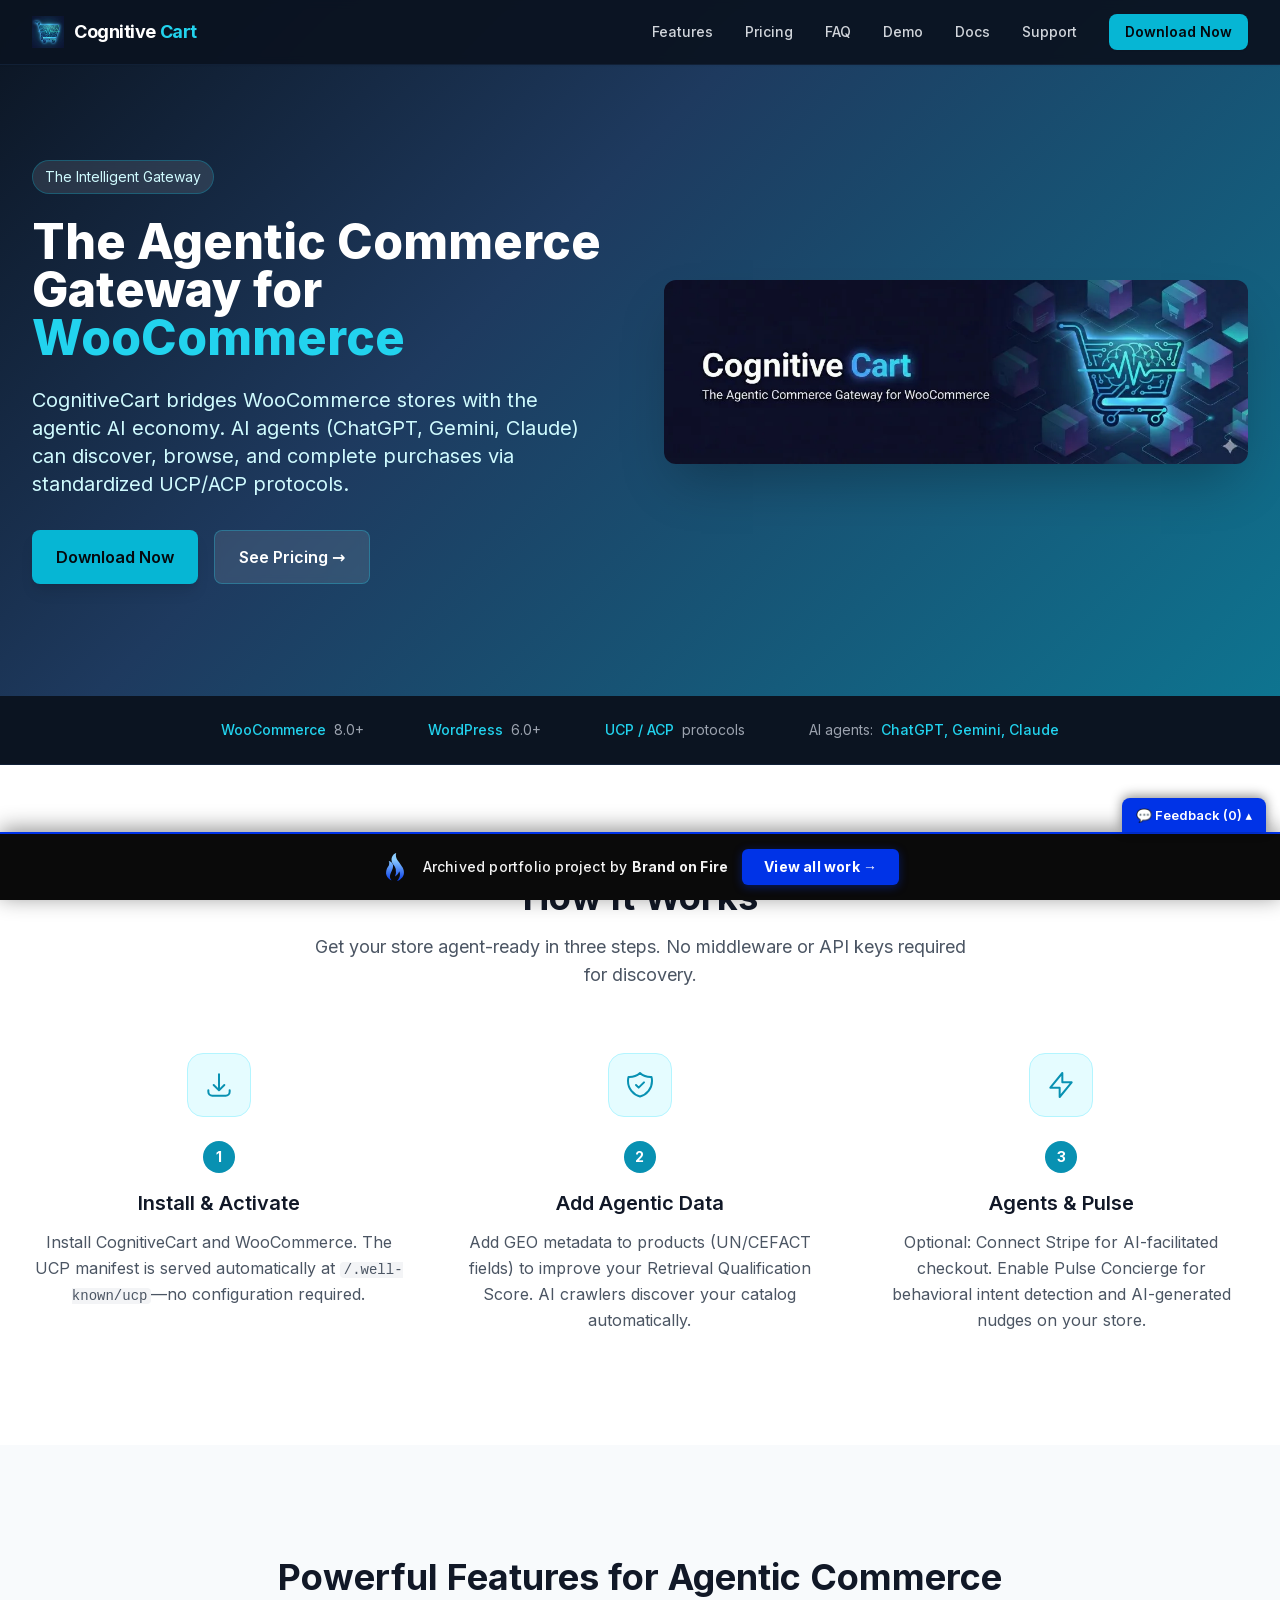
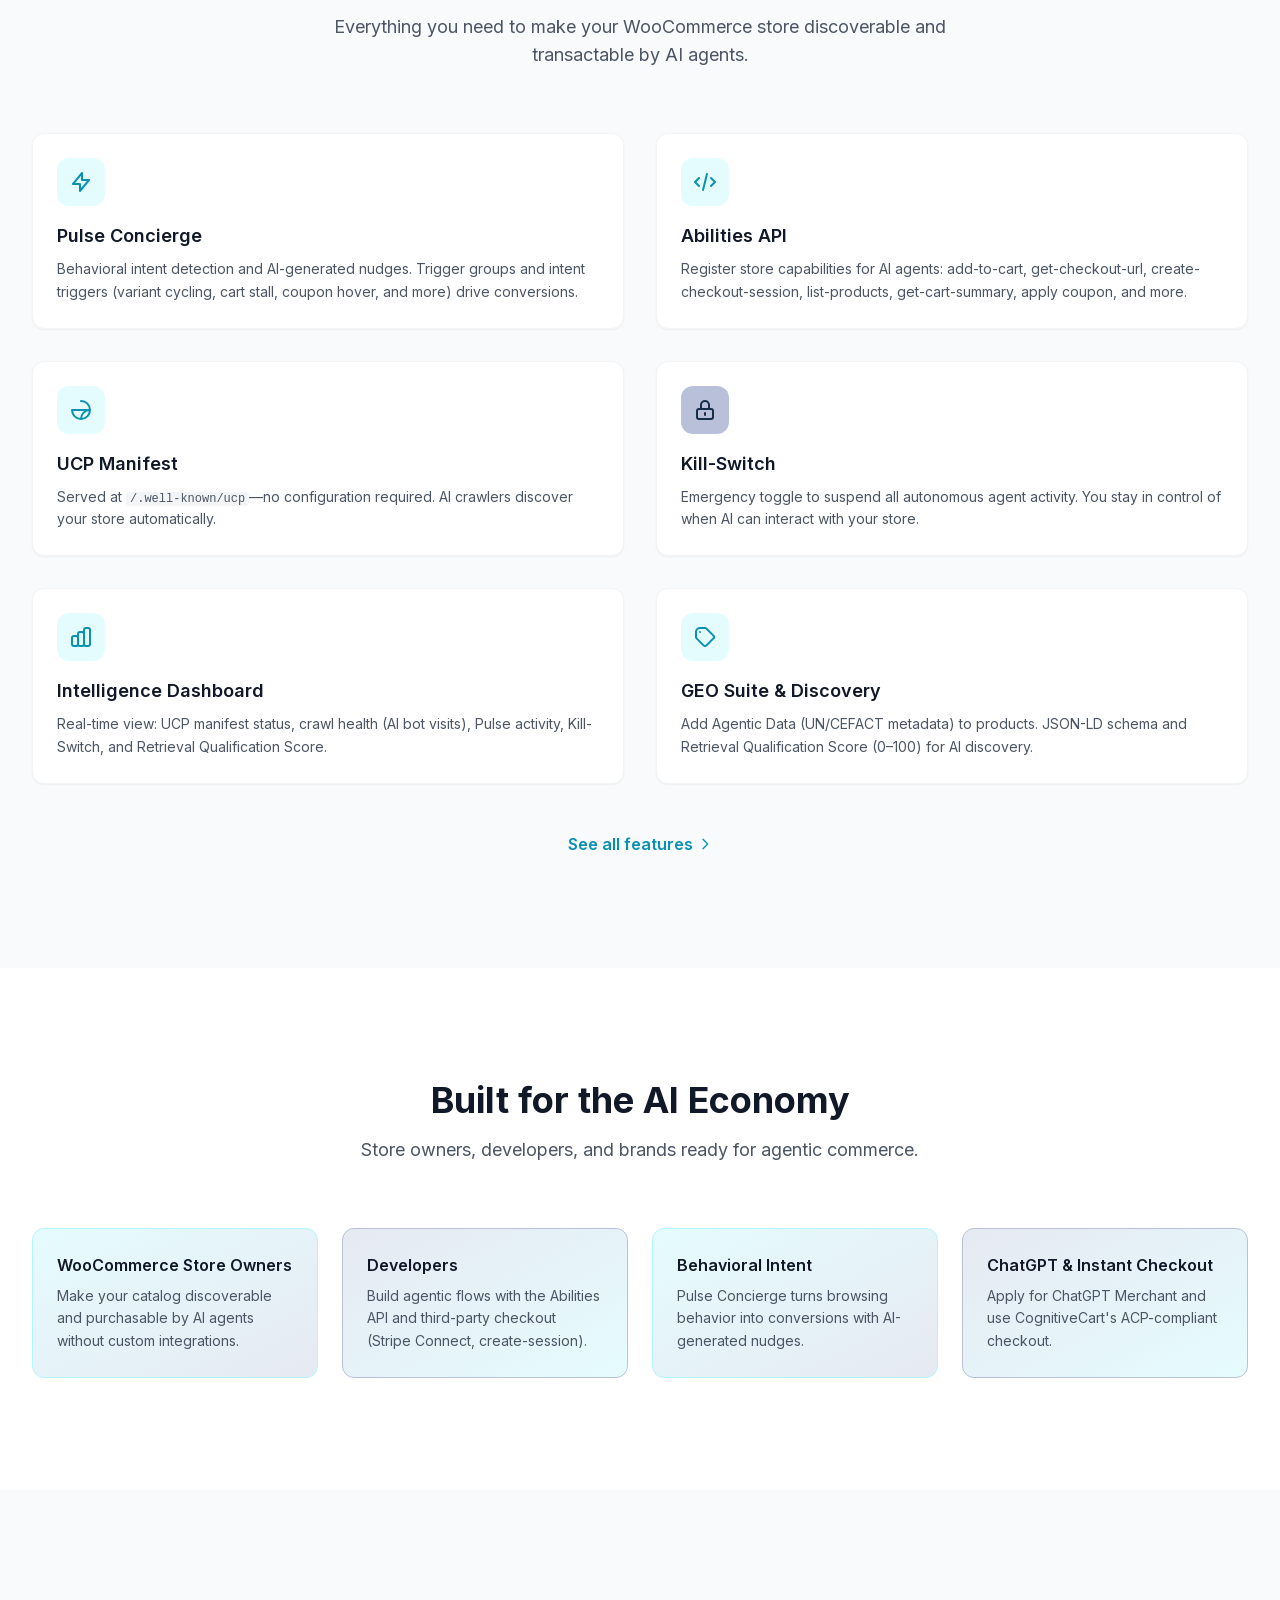
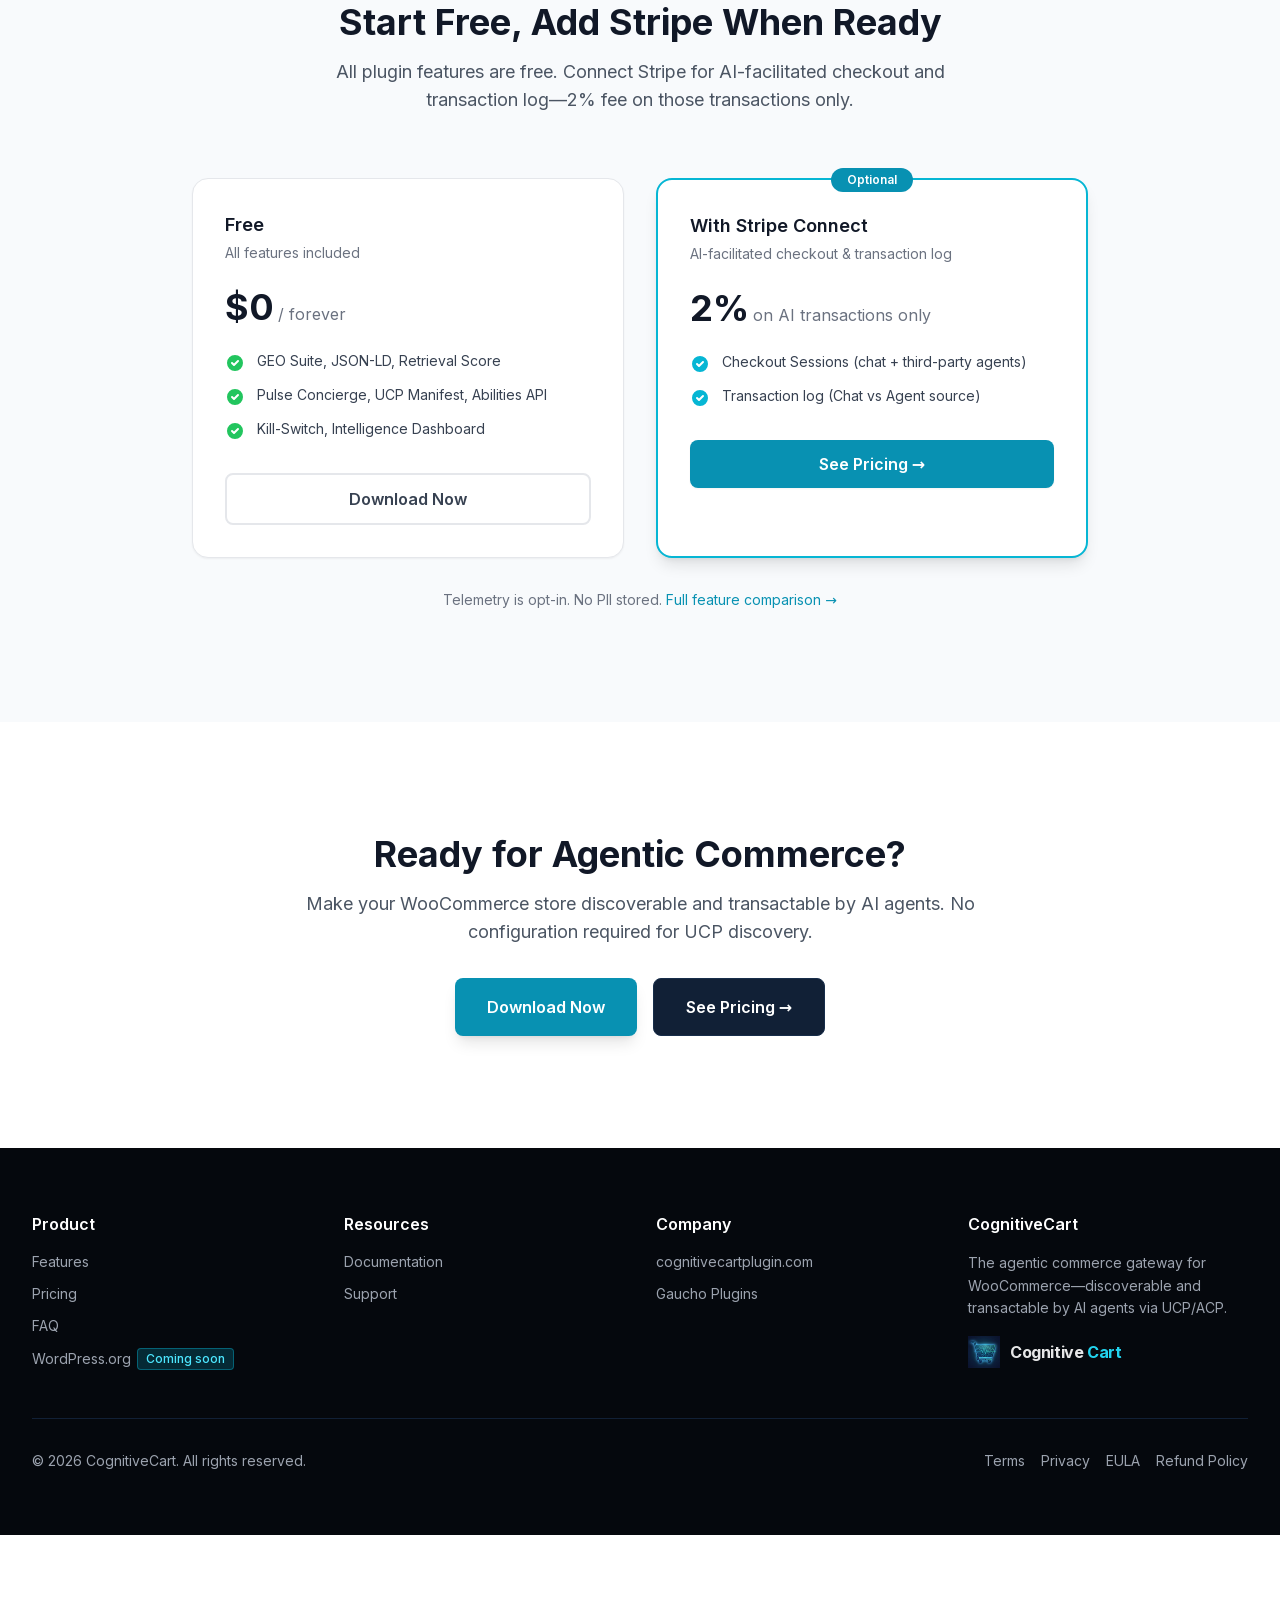
==== commit 24e1c175: "Add feedback comment widget to portfolio bar" ====
--- a/index.html
+++ b/index.html
@@ -13,60 +13,65 @@
                         Download Now
                     </button><a href="pricing/index.html" class="inline-flex items-center justify-center px-8 py-4 bg-navy-700 text-white font-semibold rounded-lg hover:bg-navy-600 transition-colors border border-navy-600 text-base">
                         See Pricing →
-                    </a></div></div></section></main><footer class="bg-navy-900 text-gray-400 py-16" data-bofp="9"><div class="max-w-7xl mx-auto px-4 sm:px-6 lg:px-8"><div class="grid sm:grid-cols-2 lg:grid-cols-4 gap-8 mb-12"><div><h4 class="text-white font-semibold mb-4">Product</h4><ul class="space-y-3 text-sm"><li><a href="features/index.html" class="hover:text-cyan-400 transition-colors">Features</a></li><li><a href="pricing/index.html" class="hover:text-cyan-400 transition-colors">Pricing</a></li><li><a href="faq/index.html" class="hover:text-cyan-400 transition-colors">FAQ</a></li><li><span class="inline-flex items-center gap-1.5"><span>WordPress.org</span><span class="text-xs font-medium px-2 py-0.5 rounded bg-cyan-500/20 text-cyan-300 border border-cyan-500/40">Coming soon</span></span></li></ul></div><div><h4 class="text-white font-semibold mb-4">Resources</h4><ul class="space-y-3 text-sm"><li><a target="_blank" rel="noopener" class="hover:text-cyan-400 transition-colors">Documentation</a></li><li><a target="_blank" rel="noopener" class="hover:text-cyan-400 transition-colors">Support</a></li></ul></div><div><h4 class="text-white font-semibold mb-4">Company</h4><ul class="space-y-3 text-sm"><li><a href="index.html" target="_blank" rel="noopener" class="hover:text-cyan-400 transition-colors">cognitivecartplugin.com</a></li><li><a target="_blank" rel="noopener" class="hover:text-cyan-400 transition-colors">Gaucho Plugins</a></li></ul></div><div><h4 class="text-white font-semibold mb-4">CognitiveCart</h4><p class="text-sm leading-relaxed">The agentic commerce gateway for WooCommerce—discoverable and transactable by AI agents via UCP/ACP.</p><div class="mt-4 flex items-center gap-2.5"><img src="_a/330b954e0a49.webp" alt="CognitiveCart icon" class="h-8 w-8 opacity-90" decoding="sync"><span class="text-base font-bold text-white/90 tracking-tight">Cognitive <span class="text-cyan-400">Cart</span></span></div></div></div><div class="border-t border-navy-700 pt-8 flex flex-col sm:flex-row items-center justify-center sm:justify-between gap-4 text-sm text-gray-400"><p>© 2026 CognitiveCart. All rights reserved.</p><div class="flex flex-wrap justify-center gap-x-4 gap-y-1 text-sm"><a href="terms/index.html" class="hover:text-cyan-400 transition-colors">Terms</a><a href="privacy/index.html" class="hover:text-cyan-400 transition-colors">Privacy</a><a target="_blank" rel="noopener" class="hover:text-cyan-400 transition-colors">EULA</a><a target="_blank" rel="noopener" class="hover:text-cyan-400 transition-colors">Refund Policy</a></div></div></div></footer><!-- bof-portfolio-bar --><a href="https://brandonfire.com/portfolio/" id="bof-portfolio-bar" rel="noopener" style="position:fixed;left:0;right:0;bottom:0;z-index:2147483647;display:flex;align-items:center;justify-content:center;gap:14px;flex-wrap:wrap;background:#0a0a0a;color:#ffffff !important;font-family:Inter,-apple-system,BlinkMacSystemFont,'Segoe UI',Roboto,Helvetica,Arial,sans-serif;font-size:14px;font-weight:500;line-height:1;letter-spacing:.2px;padding:15px 18px;text-decoration:none !important;box-shadow:0 -3px 22px rgba(0,0,0,.45);border-top:2px solid #0033e7;box-sizing:border-box;"><img src="[data-uri]" alt="" width="28" height="28" style="display:block;flex:0 0 auto;width:28px;height:28px;"><span style="opacity:.95;color:#fff;">Archived portfolio project by <strong style="font-weight:700;color:#fff;">Brand&nbsp;on&nbsp;Fire</strong></span><span style="background:#0033e7;color:#fff;padding:11px 22px;border-radius:6px;font-weight:700;font-size:14px;white-space:nowrap;box-shadow:0 2px 10px rgba(0,51,231,.4);">View&nbsp;all&nbsp;work&nbsp;&rarr;</span></a><script>(function(){function p(){var b=document.getElementById("bof-portfolio-bar");if(b&&document.body)document.body.style.setProperty("padding-bottom",b.offsetHeight+"px","important");}if(document.readyState!=="loading")p();else document.addEventListener("DOMContentLoaded",p);window.addEventListener("resize",p);})();</script><script>/* Brand on Fire portfolio feedback collector. All portfolio sites are one origin
-   (brand-on-fire.github.io) so localStorage is SHARED — comments accumulate in one place across every
-   site. "Export all" copies them to the clipboard to paste back to Claude. Zero backend. */
+                    </a></div></div></section></main><footer class="bg-navy-900 text-gray-400 py-16" data-bofp="9"><div class="max-w-7xl mx-auto px-4 sm:px-6 lg:px-8"><div class="grid sm:grid-cols-2 lg:grid-cols-4 gap-8 mb-12"><div><h4 class="text-white font-semibold mb-4">Product</h4><ul class="space-y-3 text-sm"><li><a href="features/index.html" class="hover:text-cyan-400 transition-colors">Features</a></li><li><a href="pricing/index.html" class="hover:text-cyan-400 transition-colors">Pricing</a></li><li><a href="faq/index.html" class="hover:text-cyan-400 transition-colors">FAQ</a></li><li><span class="inline-flex items-center gap-1.5"><span>WordPress.org</span><span class="text-xs font-medium px-2 py-0.5 rounded bg-cyan-500/20 text-cyan-300 border border-cyan-500/40">Coming soon</span></span></li></ul></div><div><h4 class="text-white font-semibold mb-4">Resources</h4><ul class="space-y-3 text-sm"><li><a target="_blank" rel="noopener" class="hover:text-cyan-400 transition-colors">Documentation</a></li><li><a target="_blank" rel="noopener" class="hover:text-cyan-400 transition-colors">Support</a></li></ul></div><div><h4 class="text-white font-semibold mb-4">Company</h4><ul class="space-y-3 text-sm"><li><a href="index.html" target="_blank" rel="noopener" class="hover:text-cyan-400 transition-colors">cognitivecartplugin.com</a></li><li><a target="_blank" rel="noopener" class="hover:text-cyan-400 transition-colors">Gaucho Plugins</a></li></ul></div><div><h4 class="text-white font-semibold mb-4">CognitiveCart</h4><p class="text-sm leading-relaxed">The agentic commerce gateway for WooCommerce—discoverable and transactable by AI agents via UCP/ACP.</p><div class="mt-4 flex items-center gap-2.5"><img src="_a/330b954e0a49.webp" alt="CognitiveCart icon" class="h-8 w-8 opacity-90" decoding="sync"><span class="text-base font-bold text-white/90 tracking-tight">Cognitive <span class="text-cyan-400">Cart</span></span></div></div></div><div class="border-t border-navy-700 pt-8 flex flex-col sm:flex-row items-center justify-center sm:justify-between gap-4 text-sm text-gray-400"><p>© 2026 CognitiveCart. All rights reserved.</p><div class="flex flex-wrap justify-center gap-x-4 gap-y-1 text-sm"><a href="terms/index.html" class="hover:text-cyan-400 transition-colors">Terms</a><a href="privacy/index.html" class="hover:text-cyan-400 transition-colors">Privacy</a><a target="_blank" rel="noopener" class="hover:text-cyan-400 transition-colors">EULA</a><a target="_blank" rel="noopener" class="hover:text-cyan-400 transition-colors">Refund Policy</a></div></div></div></footer><!-- bof-portfolio-bar --><a href="https://brandonfire.com/portfolio/" id="bof-portfolio-bar" rel="noopener" style="position:fixed;left:0;right:0;bottom:0;z-index:2147483647;display:flex;align-items:center;justify-content:center;gap:14px;flex-wrap:wrap;background:#0a0a0a;color:#ffffff !important;font-family:Inter,-apple-system,BlinkMacSystemFont,'Segoe UI',Roboto,Helvetica,Arial,sans-serif;font-size:14px;font-weight:500;line-height:1;letter-spacing:.2px;padding:15px 18px;text-decoration:none !important;box-shadow:0 -3px 22px rgba(0,0,0,.45);border-top:2px solid #0033e7;box-sizing:border-box;"><img src="[data-uri]" alt="" width="28" height="28" style="display:block;flex:0 0 auto;width:28px;height:28px;"><span style="opacity:.95;color:#fff;">Archived portfolio project by <strong style="font-weight:700;color:#fff;">Brand&nbsp;on&nbsp;Fire</strong></span><span style="background:#0033e7;color:#fff;padding:11px 22px;border-radius:6px;font-weight:700;font-size:14px;white-space:nowrap;box-shadow:0 2px 10px rgba(0,51,231,.4);">View&nbsp;all&nbsp;work&nbsp;&rarr;</span></a><script>(function(){function p(){var b=document.getElementById("bof-portfolio-bar");if(b&&document.body)document.body.style.setProperty("padding-bottom",b.offsetHeight+"px","important");}if(document.readyState!=="loading")p();else document.addEventListener("DOMContentLoaded",p);window.addEventListener("resize",p);})();</script><script>/* Brand on Fire portfolio feedback collector. All portfolio sites share one origin
+   (brand-on-fire.github.io) so localStorage is SHARED — comments pool in one place across every site.
+   Rendered in a SHADOW DOM so the host site's CSS can't bleed in and its `pointer-events:none` form-
+   disable rule can't kill the textarea. "Export all" copies everything to the clipboard. Zero backend. */
 (function () {
   var K = 'bof_feedback', D = document;
+  if (D.getElementById('bof-fb-host')) return;                 // already injected
   function L() { try { return JSON.parse(localStorage.getItem(K)) || []; } catch (e) { return []; } }
   function SV(a) { try { localStorage.setItem(K, JSON.stringify(a)); } catch (e) {} }
   function slug() { var p = location.pathname.split('/').filter(Boolean); return p[0] || '(root)'; }
   function barH() { var b = D.getElementById('bof-portfolio-bar'); return b ? b.offsetHeight : 0; }
-  if (D.getElementById('bof-fb-tog')) return;               // already injected
   var open = localStorage.getItem('bof_fb_open') === '1';
 
-  var tog = D.createElement('div'); tog.id = 'bof-fb-tog';
-  tog.style.cssText = 'position:fixed;right:14px;z-index:2147483647;background:#0033e7;color:#fff;font:600 13px Inter,system-ui,Arial,sans-serif;padding:9px 14px;border-radius:8px 8px 0 0;cursor:pointer;box-shadow:0 -2px 12px rgba(0,0,0,.4)';
+  var host = D.createElement('div'); host.id = 'bof-fb-host';
+  host.style.cssText = 'all:initial;position:fixed;left:0;right:0;bottom:0;z-index:2147483647;pointer-events:none';
+  var R = host.attachShadow({ mode: 'open' });
+  R.innerHTML =
+    '<style>' +
+    ':host{all:initial}' +
+    'div,textarea,button,span{box-sizing:border-box;font-family:Inter,system-ui,-apple-system,"Segoe UI",Arial,sans-serif;margin:0}' +
+    '.tog{position:fixed;right:14px;background:#0033e7;color:#fff;font-weight:600;font-size:13px;padding:9px 14px;border-radius:8px 8px 0 0;cursor:pointer;box-shadow:0 -2px 12px rgba(0,0,0,.45);pointer-events:auto;user-select:none}' +
+    '.pan{position:fixed;left:0;right:0;background:#0a0a0a;border-top:2px solid #0033e7;height:150px;padding:10px 12px;display:none;pointer-events:auto}' +
+    '.pan.open{display:block}' +
+    'textarea{display:block;width:100%;height:88px;background:#16181d;color:#fff;border:1px solid #2a2d35;border-radius:6px;padding:8px;font-size:13px;line-height:1.45;resize:none;pointer-events:auto;-webkit-user-select:text;user-select:text;outline:none}' +
+    'textarea:focus{border-color:#0033e7}' +
+    '.row{display:flex;gap:8px;align-items:center;margin-top:8px}' +
+    'button{border:0;border-radius:6px;padding:8px 14px;font-weight:600;font-size:13px;cursor:pointer;pointer-events:auto}' +
+    '.save{background:#0033e7;color:#fff}.exp{background:#16181d;color:#8bccff;border:1px solid #2a2d35}.clr{background:transparent;color:#888}' +
+    '.st{color:#9aa3b2;font-size:12px;margin-left:auto}' +
+    '</style>' +
+    '<div class="tog" id="tog"></div>' +
+    '<div class="pan" id="pan"><textarea id="ta" placeholder="Your feedback for this page…"></textarea>' +
+    '<div class="row"><button class="save" id="save">Save comment</button><button class="exp" id="exp">Export all</button><button class="clr" id="clr">Clear</button><span class="st" id="st"></span></div></div>';
+  D.body.appendChild(host);
 
-  var pan = D.createElement('div'); pan.id = 'bof-fb-pan';
-  pan.style.cssText = 'position:fixed;left:0;right:0;z-index:2147483647;background:#0a0a0a;border-top:2px solid #0033e7;box-sizing:border-box;height:150px;display:none;padding:10px 12px;font-family:Inter,system-ui,Arial,sans-serif';
-
-  var ta = D.createElement('textarea');
-  ta.placeholder = 'Your feedback for this page…';
-  ta.style.cssText = 'width:100%;height:88px;background:#16181d;color:#fff;border:1px solid #2a2d35;border-radius:6px;padding:8px;font:13px/1.45 inherit;resize:none;box-sizing:border-box';
+  var tog = R.getElementById('tog'), pan = R.getElementById('pan'), ta = R.getElementById('ta'), st = R.getElementById('st');
   ta.value = localStorage.getItem('bof_fb_draft') || '';
-  ta.oninput = function () { localStorage.setItem('bof_fb_draft', ta.value); };
-
-  var row = D.createElement('div'); row.style.cssText = 'display:flex;gap:8px;align-items:center;margin-top:8px';
-  function btn(t, css) { var b = D.createElement('button'); b.textContent = t; b.style.cssText = 'border:0;border-radius:6px;padding:8px 14px;font:600 13px inherit;cursor:pointer;' + css; return b; }
-  var saveB = btn('Save comment', 'background:#0033e7;color:#fff');
-  var expB = btn('Export all', 'background:#16181d;color:#8bccff;border:1px solid #2a2d35');
-  var clrB = btn('Clear', 'background:transparent;color:#777');
-  var st = D.createElement('span'); st.style.cssText = 'color:#9aa3b2;font:12px Inter,system-ui,Arial,sans-serif;margin-left:auto';
-  row.appendChild(saveB); row.appendChild(expB); row.appendChild(clrB); row.appendChild(st);
-  pan.appendChild(ta); pan.appendChild(row); D.body.appendChild(pan); D.body.appendChild(tog);
-
+  ta.addEventListener('input', function () { localStorage.setItem('bof_fb_draft', ta.value); });
   function refresh() {
     var h = barH(), n = L().length;
-    pan.style.bottom = h + 'px'; pan.style.display = open ? 'block' : 'none';
+    pan.style.bottom = h + 'px'; pan.classList.toggle('open', open);
     tog.style.bottom = (open ? 150 + h : h) + 'px';
     tog.textContent = '💬 Feedback (' + n + ') ' + (open ? '▾' : '▴');
     st.textContent = n + ' saved · ' + slug();
   }
-  tog.onclick = function () { open = !open; localStorage.setItem('bof_fb_open', open ? '1' : '0'); refresh(); if (open) ta.focus(); };
-  saveB.onclick = function () {
+  tog.addEventListener('click', function () { open = !open; localStorage.setItem('bof_fb_open', open ? '1' : '0'); refresh(); if (open) setTimeout(function () { ta.focus(); }, 0); });
+  R.getElementById('save').addEventListener('click', function () {
     var t = ta.value.trim(); if (!t) return;
     var a = L(); a.push({ site: slug(), page: location.pathname, text: t, ts: new Date().toISOString() }); SV(a);
     ta.value = ''; localStorage.removeItem('bof_fb_draft'); refresh();
-    saveB.textContent = 'Saved ✓'; setTimeout(function () { saveB.textContent = 'Save comment'; }, 900);
-  };
-  expB.onclick = function () {
+    var b = R.getElementById('save'); b.textContent = 'Saved ✓'; setTimeout(function () { b.textContent = 'Save comment'; }, 900);
+  });
+  R.getElementById('exp').addEventListener('click', function () {
     var a = L(); if (!a.length) { alert('No comments saved yet.'); return; }
     var txt = 'PORTFOLIO FEEDBACK (' + a.length + ' comments)\n\n' + a.map(function (c) { return '[' + c.site + c.page + ']\n' + c.text; }).join('\n\n');
-    if (navigator.clipboard && navigator.clipboard.writeText) navigator.clipboard.writeText(txt).then(function () { alert('Copied ' + a.length + ' comments — paste them to Claude.'); }, function () { window.prompt('Copy all feedback (Cmd+C):', txt); });
-    else window.prompt('Copy all feedback (Cmd+C):', txt);
-  };
-  clrB.onclick = function () { if (confirm('Clear all ' + L().length + ' saved comments?')) { SV([]); refresh(); } };
+    if (navigator.clipboard && navigator.clipboard.writeText) navigator.clipboard.writeText(txt).then(function () { alert('Copied ' + a.length + ' comments — paste to Claude.'); }, function () { window.prompt('Copy all (Cmd+C):', txt); });
+    else window.prompt('Copy all (Cmd+C):', txt);
+  });
+  R.getElementById('clr').addEventListener('click', function () { if (confirm('Clear all ' + L().length + ' comments?')) { SV([]); refresh(); } });
   window.addEventListener('resize', refresh);
   if (D.readyState !== 'loading') refresh(); else D.addEventListener('DOMContentLoaded', refresh);
 })();
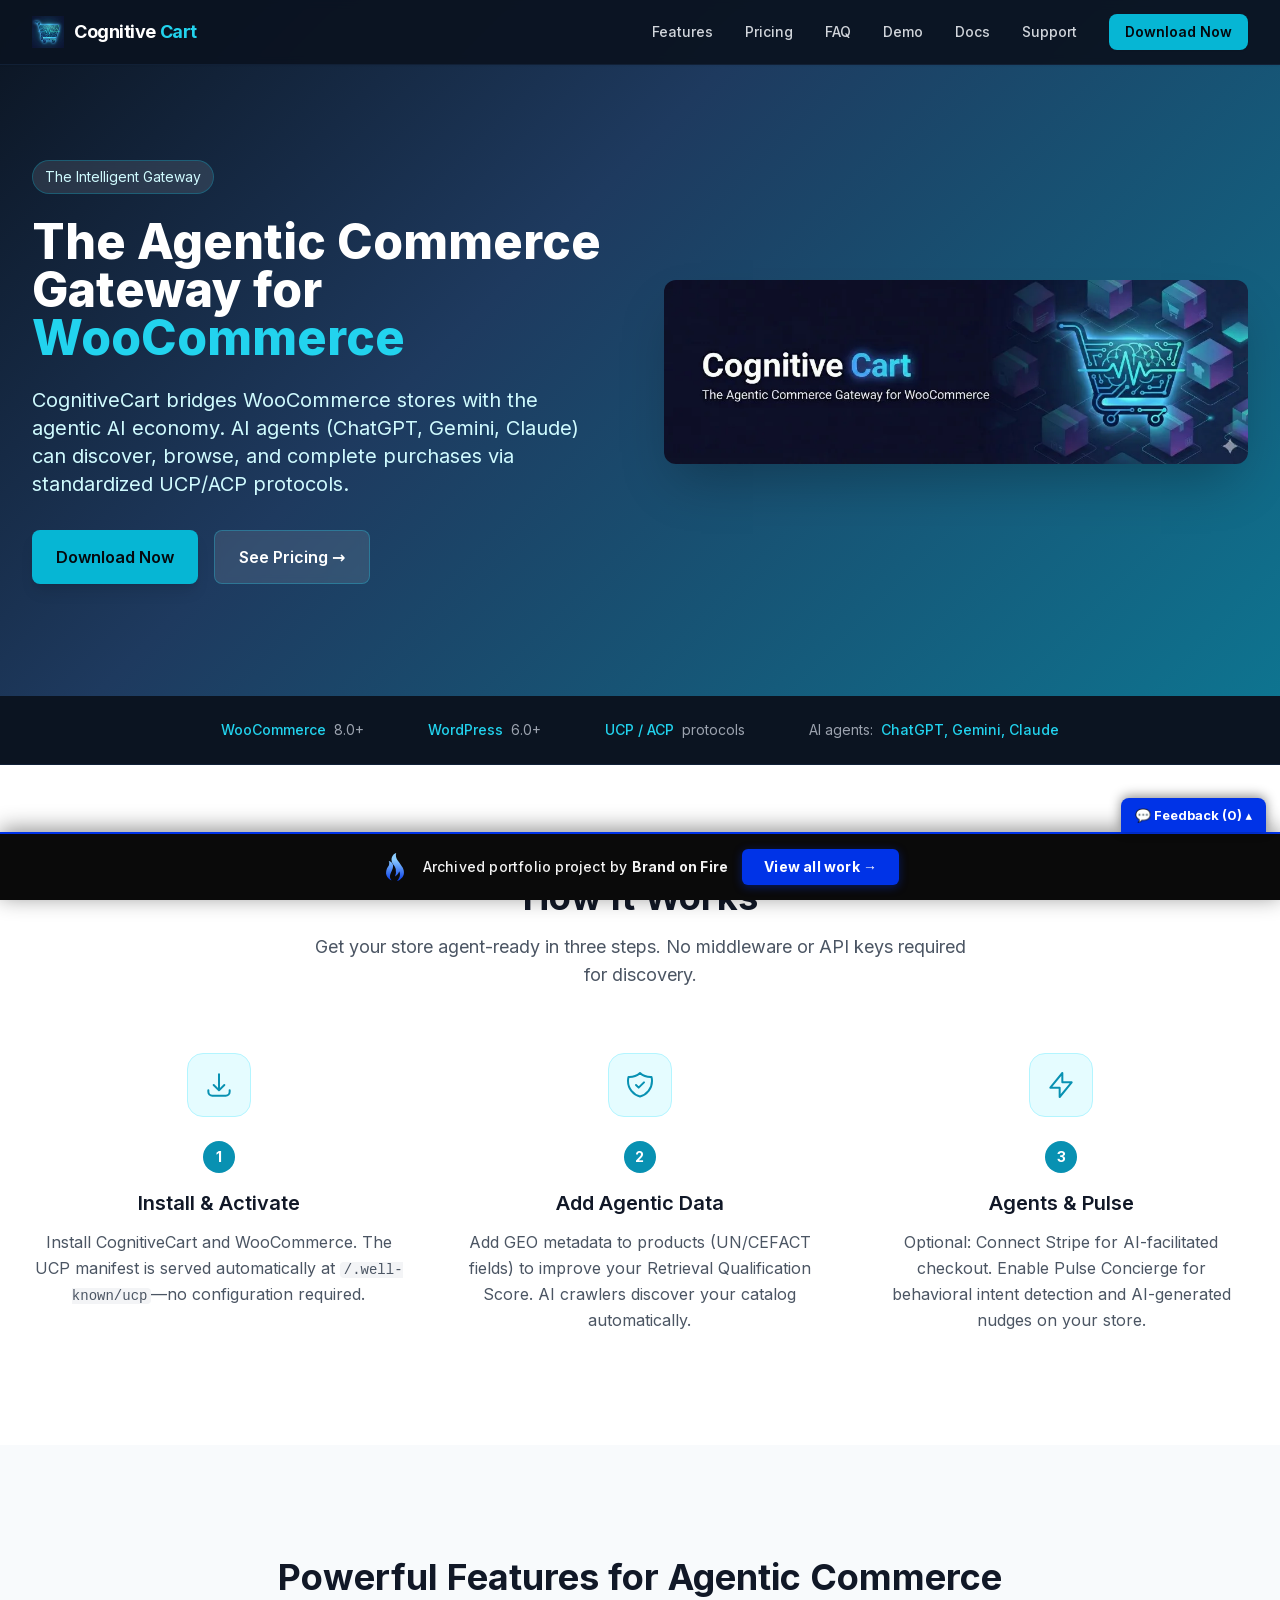
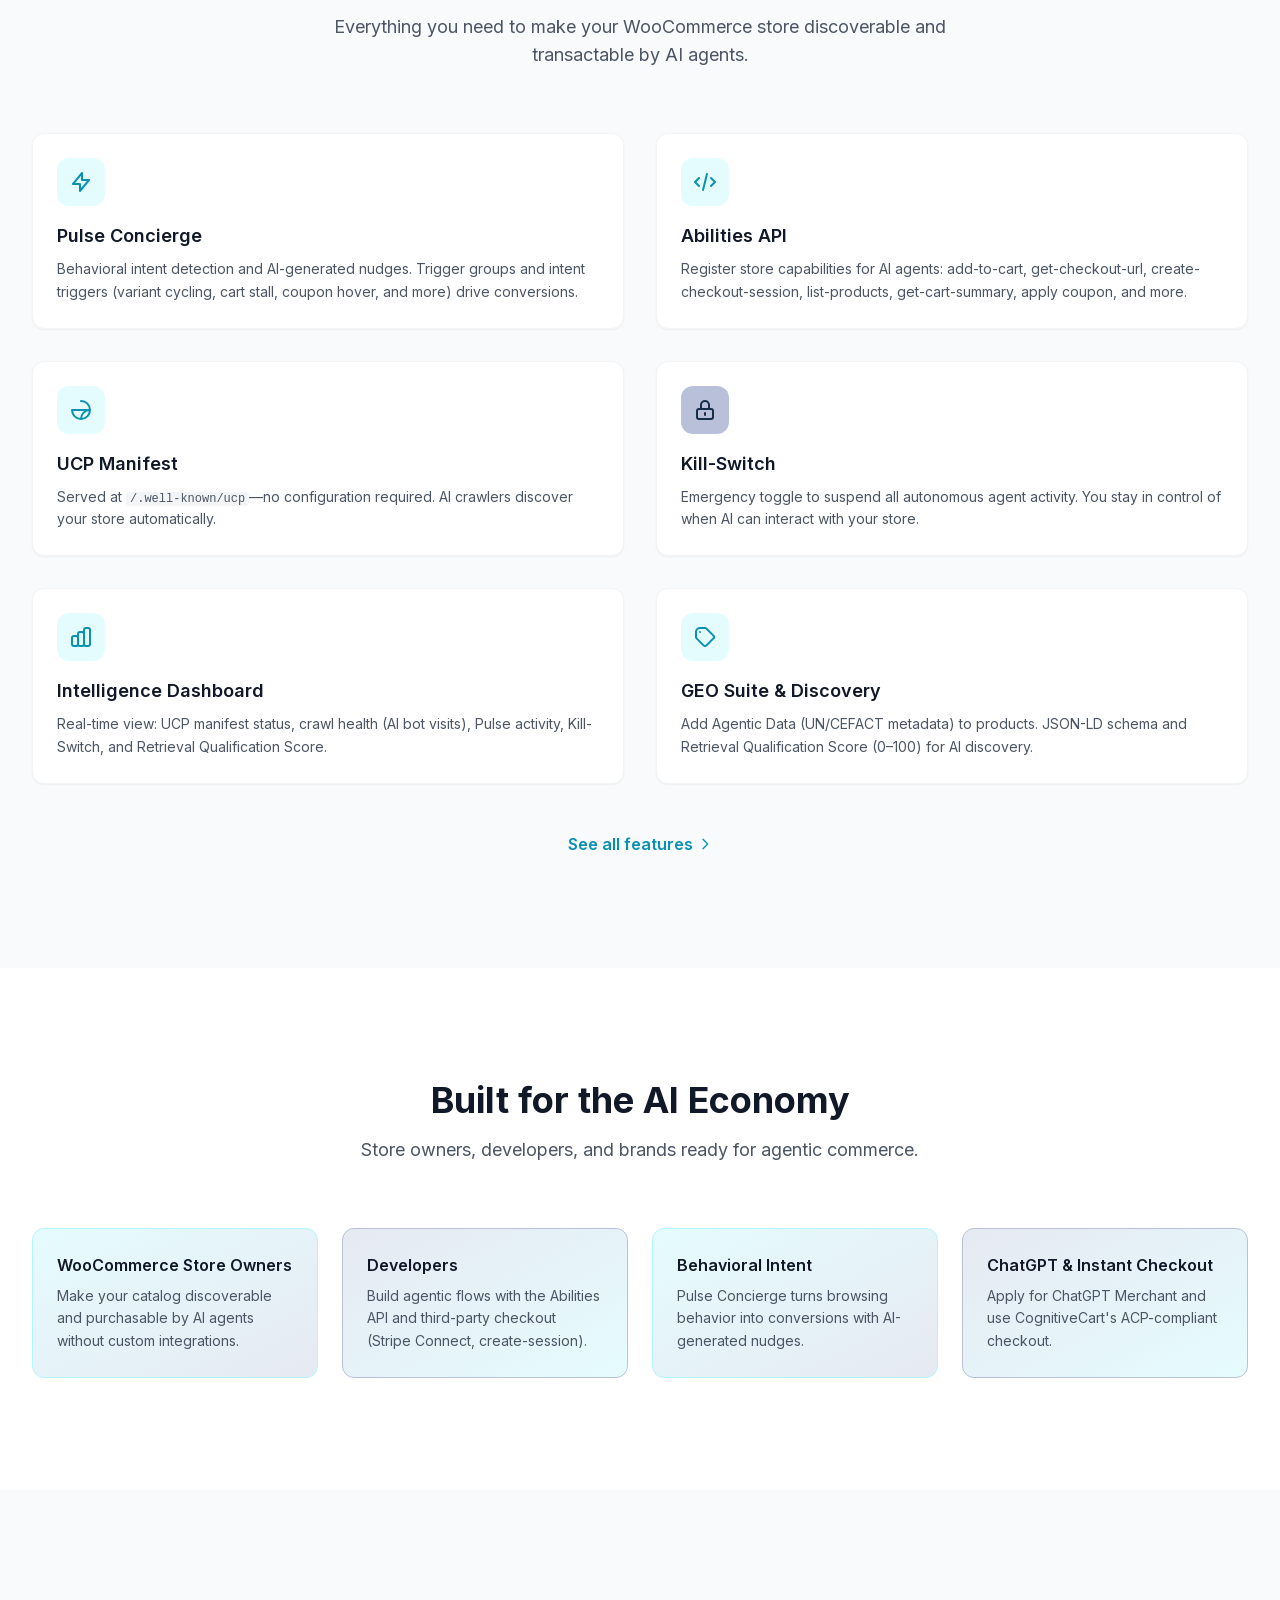
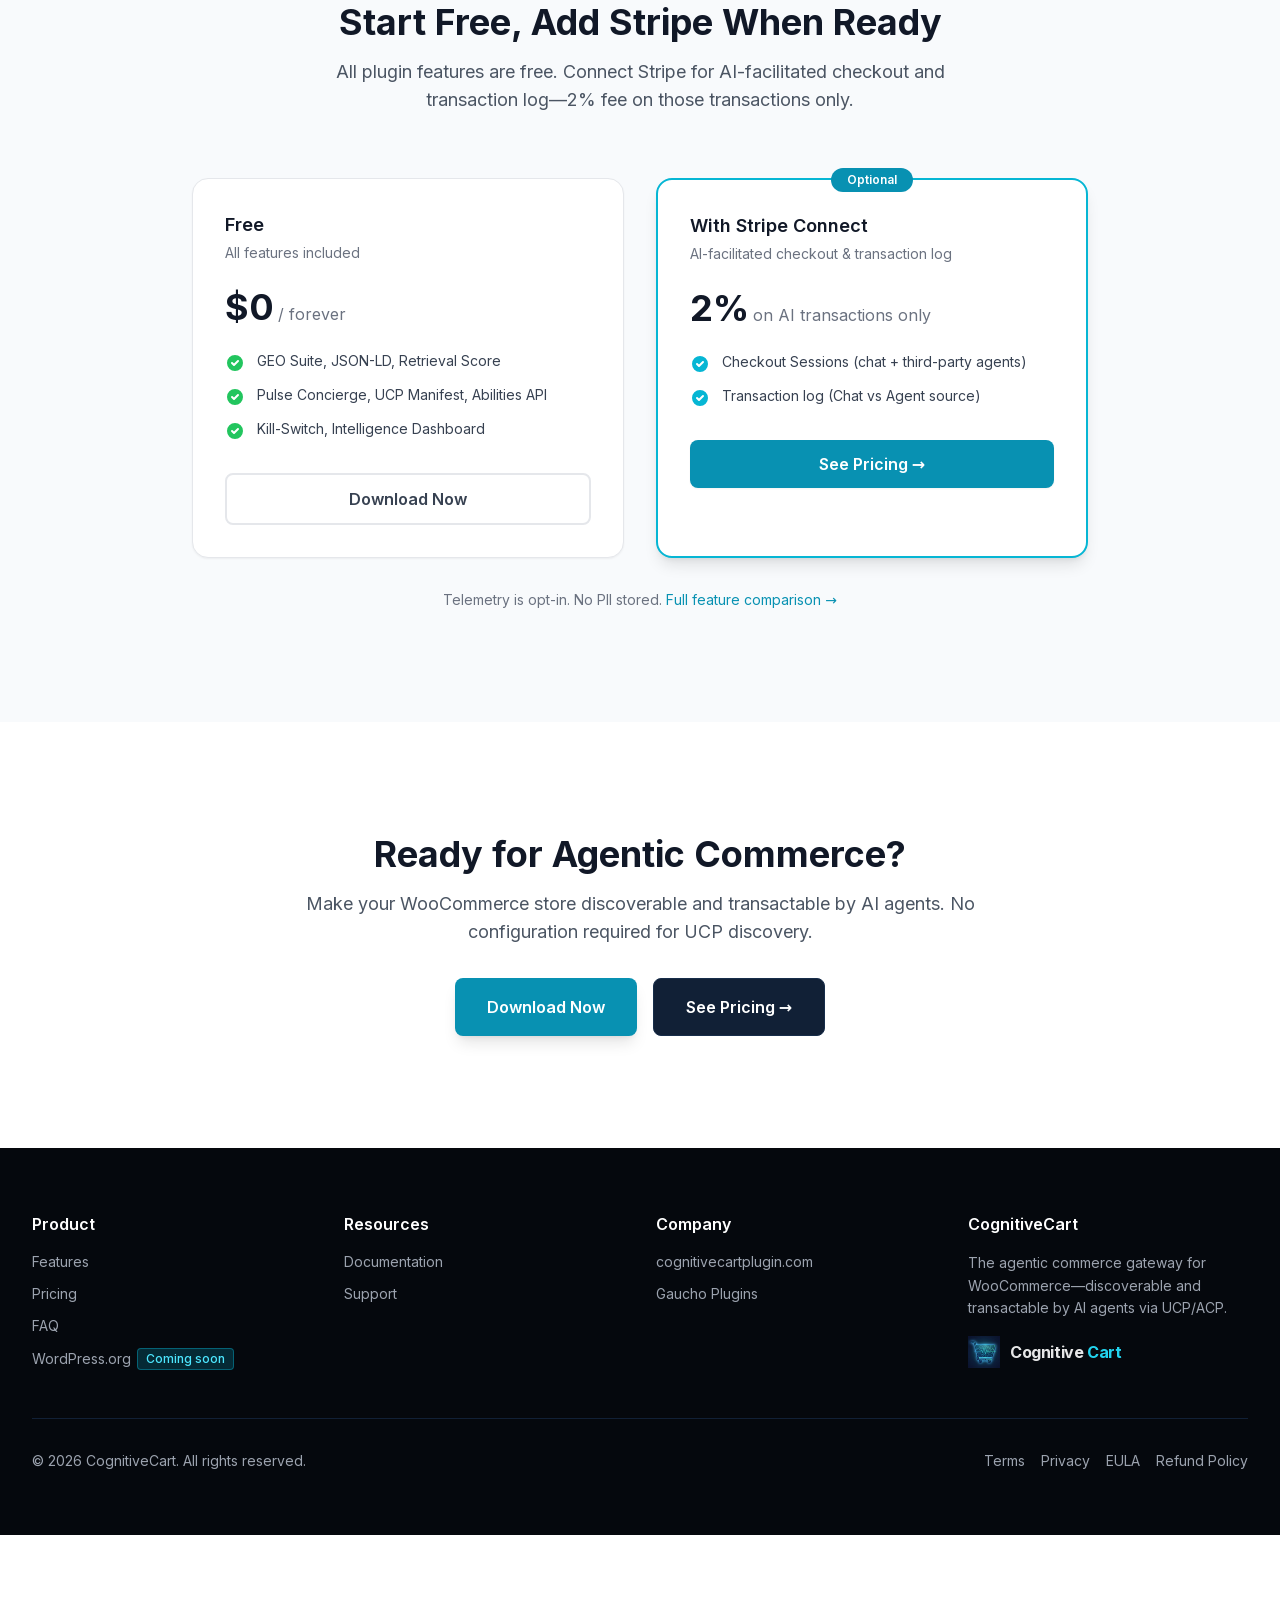
==== commit 3a30b438: "Add feedback comment widget to portfolio bar" ====
--- a/index.html
+++ b/index.html
@@ -13,17 +13,19 @@
                         Download Now
                     </button><a href="pricing/index.html" class="inline-flex items-center justify-center px-8 py-4 bg-navy-700 text-white font-semibold rounded-lg hover:bg-navy-600 transition-colors border border-navy-600 text-base">
                         See Pricing →
-                    </a></div></div></section></main><footer class="bg-navy-900 text-gray-400 py-16" data-bofp="9"><div class="max-w-7xl mx-auto px-4 sm:px-6 lg:px-8"><div class="grid sm:grid-cols-2 lg:grid-cols-4 gap-8 mb-12"><div><h4 class="text-white font-semibold mb-4">Product</h4><ul class="space-y-3 text-sm"><li><a href="features/index.html" class="hover:text-cyan-400 transition-colors">Features</a></li><li><a href="pricing/index.html" class="hover:text-cyan-400 transition-colors">Pricing</a></li><li><a href="faq/index.html" class="hover:text-cyan-400 transition-colors">FAQ</a></li><li><span class="inline-flex items-center gap-1.5"><span>WordPress.org</span><span class="text-xs font-medium px-2 py-0.5 rounded bg-cyan-500/20 text-cyan-300 border border-cyan-500/40">Coming soon</span></span></li></ul></div><div><h4 class="text-white font-semibold mb-4">Resources</h4><ul class="space-y-3 text-sm"><li><a target="_blank" rel="noopener" class="hover:text-cyan-400 transition-colors">Documentation</a></li><li><a target="_blank" rel="noopener" class="hover:text-cyan-400 transition-colors">Support</a></li></ul></div><div><h4 class="text-white font-semibold mb-4">Company</h4><ul class="space-y-3 text-sm"><li><a href="index.html" target="_blank" rel="noopener" class="hover:text-cyan-400 transition-colors">cognitivecartplugin.com</a></li><li><a target="_blank" rel="noopener" class="hover:text-cyan-400 transition-colors">Gaucho Plugins</a></li></ul></div><div><h4 class="text-white font-semibold mb-4">CognitiveCart</h4><p class="text-sm leading-relaxed">The agentic commerce gateway for WooCommerce—discoverable and transactable by AI agents via UCP/ACP.</p><div class="mt-4 flex items-center gap-2.5"><img src="_a/330b954e0a49.webp" alt="CognitiveCart icon" class="h-8 w-8 opacity-90" decoding="sync"><span class="text-base font-bold text-white/90 tracking-tight">Cognitive <span class="text-cyan-400">Cart</span></span></div></div></div><div class="border-t border-navy-700 pt-8 flex flex-col sm:flex-row items-center justify-center sm:justify-between gap-4 text-sm text-gray-400"><p>© 2026 CognitiveCart. All rights reserved.</p><div class="flex flex-wrap justify-center gap-x-4 gap-y-1 text-sm"><a href="terms/index.html" class="hover:text-cyan-400 transition-colors">Terms</a><a href="privacy/index.html" class="hover:text-cyan-400 transition-colors">Privacy</a><a target="_blank" rel="noopener" class="hover:text-cyan-400 transition-colors">EULA</a><a target="_blank" rel="noopener" class="hover:text-cyan-400 transition-colors">Refund Policy</a></div></div></div></footer><!-- bof-portfolio-bar --><a href="https://brandonfire.com/portfolio/" id="bof-portfolio-bar" rel="noopener" style="position:fixed;left:0;right:0;bottom:0;z-index:2147483647;display:flex;align-items:center;justify-content:center;gap:14px;flex-wrap:wrap;background:#0a0a0a;color:#ffffff !important;font-family:Inter,-apple-system,BlinkMacSystemFont,'Segoe UI',Roboto,Helvetica,Arial,sans-serif;font-size:14px;font-weight:500;line-height:1;letter-spacing:.2px;padding:15px 18px;text-decoration:none !important;box-shadow:0 -3px 22px rgba(0,0,0,.45);border-top:2px solid #0033e7;box-sizing:border-box;"><img src="[data-uri]" alt="" width="28" height="28" style="display:block;flex:0 0 auto;width:28px;height:28px;"><span style="opacity:.95;color:#fff;">Archived portfolio project by <strong style="font-weight:700;color:#fff;">Brand&nbsp;on&nbsp;Fire</strong></span><span style="background:#0033e7;color:#fff;padding:11px 22px;border-radius:6px;font-weight:700;font-size:14px;white-space:nowrap;box-shadow:0 2px 10px rgba(0,51,231,.4);">View&nbsp;all&nbsp;work&nbsp;&rarr;</span></a><script>(function(){function p(){var b=document.getElementById("bof-portfolio-bar");if(b&&document.body)document.body.style.setProperty("padding-bottom",b.offsetHeight+"px","important");}if(document.readyState!=="loading")p();else document.addEventListener("DOMContentLoaded",p);window.addEventListener("resize",p);})();</script><script>/* Brand on Fire portfolio feedback collector. All portfolio sites share one origin
-   (brand-on-fire.github.io) so localStorage is SHARED — comments pool in one place across every site.
-   Rendered in a SHADOW DOM so the host site's CSS can't bleed in and its `pointer-events:none` form-
-   disable rule can't kill the textarea. "Export all" copies everything to the clipboard. Zero backend. */
+                    </a></div></div></section></main><footer class="bg-navy-900 text-gray-400 py-16" data-bofp="9"><div class="max-w-7xl mx-auto px-4 sm:px-6 lg:px-8"><div class="grid sm:grid-cols-2 lg:grid-cols-4 gap-8 mb-12"><div><h4 class="text-white font-semibold mb-4">Product</h4><ul class="space-y-3 text-sm"><li><a href="features/index.html" class="hover:text-cyan-400 transition-colors">Features</a></li><li><a href="pricing/index.html" class="hover:text-cyan-400 transition-colors">Pricing</a></li><li><a href="faq/index.html" class="hover:text-cyan-400 transition-colors">FAQ</a></li><li><span class="inline-flex items-center gap-1.5"><span>WordPress.org</span><span class="text-xs font-medium px-2 py-0.5 rounded bg-cyan-500/20 text-cyan-300 border border-cyan-500/40">Coming soon</span></span></li></ul></div><div><h4 class="text-white font-semibold mb-4">Resources</h4><ul class="space-y-3 text-sm"><li><a target="_blank" rel="noopener" class="hover:text-cyan-400 transition-colors">Documentation</a></li><li><a target="_blank" rel="noopener" class="hover:text-cyan-400 transition-colors">Support</a></li></ul></div><div><h4 class="text-white font-semibold mb-4">Company</h4><ul class="space-y-3 text-sm"><li><a href="index.html" target="_blank" rel="noopener" class="hover:text-cyan-400 transition-colors">cognitivecartplugin.com</a></li><li><a target="_blank" rel="noopener" class="hover:text-cyan-400 transition-colors">Gaucho Plugins</a></li></ul></div><div><h4 class="text-white font-semibold mb-4">CognitiveCart</h4><p class="text-sm leading-relaxed">The agentic commerce gateway for WooCommerce—discoverable and transactable by AI agents via UCP/ACP.</p><div class="mt-4 flex items-center gap-2.5"><img src="_a/330b954e0a49.webp" alt="CognitiveCart icon" class="h-8 w-8 opacity-90" decoding="sync"><span class="text-base font-bold text-white/90 tracking-tight">Cognitive <span class="text-cyan-400">Cart</span></span></div></div></div><div class="border-t border-navy-700 pt-8 flex flex-col sm:flex-row items-center justify-center sm:justify-between gap-4 text-sm text-gray-400"><p>© 2026 CognitiveCart. All rights reserved.</p><div class="flex flex-wrap justify-center gap-x-4 gap-y-1 text-sm"><a href="terms/index.html" class="hover:text-cyan-400 transition-colors">Terms</a><a href="privacy/index.html" class="hover:text-cyan-400 transition-colors">Privacy</a><a target="_blank" rel="noopener" class="hover:text-cyan-400 transition-colors">EULA</a><a target="_blank" rel="noopener" class="hover:text-cyan-400 transition-colors">Refund Policy</a></div></div></div></footer><!-- bof-portfolio-bar --><a href="https://brandonfire.com/portfolio/" id="bof-portfolio-bar" rel="noopener" style="position:fixed;left:0;right:0;bottom:0;z-index:2147483647;display:flex;align-items:center;justify-content:center;gap:14px;flex-wrap:wrap;background:#0a0a0a;color:#ffffff !important;font-family:Inter,-apple-system,BlinkMacSystemFont,'Segoe UI',Roboto,Helvetica,Arial,sans-serif;font-size:14px;font-weight:500;line-height:1;letter-spacing:.2px;padding:15px 18px;text-decoration:none !important;box-shadow:0 -3px 22px rgba(0,0,0,.45);border-top:2px solid #0033e7;box-sizing:border-box;"><img src="[data-uri]" alt="" width="28" height="28" style="display:block;flex:0 0 auto;width:28px;height:28px;"><span style="opacity:.95;color:#fff;">Archived portfolio project by <strong style="font-weight:700;color:#fff;">Brand&nbsp;on&nbsp;Fire</strong></span><span style="background:#0033e7;color:#fff;padding:11px 22px;border-radius:6px;font-weight:700;font-size:14px;white-space:nowrap;box-shadow:0 2px 10px rgba(0,51,231,.4);">View&nbsp;all&nbsp;work&nbsp;&rarr;</span></a><script>(function(){function p(){var b=document.getElementById("bof-portfolio-bar");if(b&&document.body)document.body.style.setProperty("padding-bottom",b.offsetHeight+"px","important");}if(document.readyState!=="loading")p();else document.addEventListener("DOMContentLoaded",p);window.addEventListener("resize",p);})();</script><script>/* Brand on Fire portfolio feedback collector. One shared origin (brand-on-fire.github.io) => one shared
+   localStorage; every comment is stamped with the site + page it was written on. Shadow DOM so the host
+   site's CSS / pointer-events:none can't touch it. "Export all" copies everything for Claude. */
 (function () {
   var K = 'bof_feedback', D = document;
-  if (D.getElementById('bof-fb-host')) return;                 // already injected
+  if (D.getElementById('bof-fb-host')) return;
   function L() { try { return JSON.parse(localStorage.getItem(K)) || []; } catch (e) { return []; } }
   function SV(a) { try { localStorage.setItem(K, JSON.stringify(a)); } catch (e) {} }
-  function slug() { var p = location.pathname.split('/').filter(Boolean); return p[0] || '(root)'; }
+  function slug() { var p = location.pathname.split('/').filter(Boolean); return p[0] || '(home)'; }
+  function pagePath() { var p = location.pathname.split('/').filter(Boolean); return '/' + p.slice(1).join('/') + (p.length > 1 ? '/' : ''); }
+  function draftKey() { return 'bof_fb_draft:' + location.pathname; }     // per-page draft, no bleed between sites
   function barH() { var b = D.getElementById('bof-portfolio-bar'); return b ? b.offsetHeight : 0; }
+  function counts() { var a = L(), s = slug(), here = a.filter(function (c) { return c.site === s; }).length; return { here: here, total: a.length }; }
   var open = localStorage.getItem('bof_fb_open') === '1';
 
   var host = D.createElement('div'); host.id = 'bof-fb-host';
@@ -31,39 +33,49 @@
   var R = host.attachShadow({ mode: 'open' });
   R.innerHTML =
     '<style>' +
-    ':host{all:initial}' +
-    'div,textarea,button,span{box-sizing:border-box;font-family:Inter,system-ui,-apple-system,"Segoe UI",Arial,sans-serif;margin:0}' +
-    '.tog{position:fixed;right:14px;background:#0033e7;color:#fff;font-weight:600;font-size:13px;padding:9px 14px;border-radius:8px 8px 0 0;cursor:pointer;box-shadow:0 -2px 12px rgba(0,0,0,.45);pointer-events:auto;user-select:none}' +
-    '.pan{position:fixed;left:0;right:0;background:#0a0a0a;border-top:2px solid #0033e7;height:150px;padding:10px 12px;display:none;pointer-events:auto}' +
+    ':host{all:initial}div,textarea,button,span,b{box-sizing:border-box;font-family:Inter,system-ui,-apple-system,"Segoe UI",Arial,sans-serif;margin:0}' +
+    '.tog{position:fixed;right:14px;background:#0033e7;color:#fff;font-weight:700;font-size:13px;padding:9px 14px;border-radius:8px 8px 0 0;cursor:pointer;box-shadow:0 -2px 12px rgba(0,0,0,.45);pointer-events:auto;user-select:none}' +
+    '.pan{position:fixed;left:0;right:0;background:#0a0a0a;border-top:2px solid #0033e7;height:158px;padding:8px 12px 10px;display:none;pointer-events:auto}' +
     '.pan.open{display:block}' +
-    'textarea{display:block;width:100%;height:88px;background:#16181d;color:#fff;border:1px solid #2a2d35;border-radius:6px;padding:8px;font-size:13px;line-height:1.45;resize:none;pointer-events:auto;-webkit-user-select:text;user-select:text;outline:none}' +
+    '.hd{display:flex;align-items:center;gap:8px;color:#fff;font-size:12.5px;margin-bottom:6px}' +
+    '.hd b{color:#8bccff;font-weight:700}.hd .pg{color:#9aa3b2}' +
+    'textarea{display:block;width:100%;height:74px;background:#16181d;color:#fff;border:1px solid #2a2d35;border-radius:6px;padding:8px;font-size:13px;line-height:1.4;resize:none;pointer-events:auto;-webkit-user-select:text;user-select:text;outline:none}' +
     'textarea:focus{border-color:#0033e7}' +
-    '.row{display:flex;gap:8px;align-items:center;margin-top:8px}' +
-    'button{border:0;border-radius:6px;padding:8px 14px;font-weight:600;font-size:13px;cursor:pointer;pointer-events:auto}' +
-    '.save{background:#0033e7;color:#fff}.exp{background:#16181d;color:#8bccff;border:1px solid #2a2d35}.clr{background:transparent;color:#888}' +
+    '.row{display:flex;gap:8px;align-items:center;margin-top:7px}' +
+    'button{border:0;border-radius:6px;padding:8px 14px;font-weight:700;font-size:13px;cursor:pointer;pointer-events:auto}' +
+    '.save{background:#0033e7;color:#fff}.exp{background:#16181d;color:#8bccff;border:1px solid #2a2d35}.undo{background:transparent;color:#888;font-weight:600;font-size:12px;padding:6px}' +
     '.st{color:#9aa3b2;font-size:12px;margin-left:auto}' +
     '</style>' +
     '<div class="tog" id="tog"></div>' +
-    '<div class="pan" id="pan"><textarea id="ta" placeholder="Your feedback for this page…"></textarea>' +
-    '<div class="row"><button class="save" id="save">Save comment</button><button class="exp" id="exp">Export all</button><button class="clr" id="clr">Clear</button><span class="st" id="st"></span></div></div>';
+    '<div class="pan" id="pan">' +
+    '<div class="hd">Commenting on <b id="site"></b><span class="pg" id="pg"></span></div>' +
+    '<textarea id="ta" placeholder="Type feedback for THIS page, then Save…"></textarea>' +
+    '<div class="row"><button class="save" id="save">Save</button><button class="undo" id="undo">Undo last</button><button class="exp" id="exp">Export all</button><span class="st" id="st"></span></div>' +
+    '</div>';
   D.body.appendChild(host);
 
-  var tog = R.getElementById('tog'), pan = R.getElementById('pan'), ta = R.getElementById('ta'), st = R.getElementById('st');
-  ta.value = localStorage.getItem('bof_fb_draft') || '';
-  ta.addEventListener('input', function () { localStorage.setItem('bof_fb_draft', ta.value); });
+  var tog = R.getElementById('tog'), pan = R.getElementById('pan'), ta = R.getElementById('ta');
+  R.getElementById('site').textContent = slug();
+  R.getElementById('pg').textContent = pagePath();
+  ta.value = localStorage.getItem(draftKey()) || '';
+  ta.addEventListener('input', function () { localStorage.setItem(draftKey(), ta.value); });
   function refresh() {
-    var h = barH(), n = L().length;
+    var h = barH(), c = counts();
     pan.style.bottom = h + 'px'; pan.classList.toggle('open', open);
-    tog.style.bottom = (open ? 150 + h : h) + 'px';
-    tog.textContent = '💬 Feedback (' + n + ') ' + (open ? '▾' : '▴');
-    st.textContent = n + ' saved · ' + slug();
+    tog.style.bottom = (open ? 158 + h : h) + 'px';
+    tog.textContent = '💬 Feedback (' + c.total + ') ' + (open ? '▾' : '▴');
+    R.getElementById('st').textContent = c.here + ' on this site · ' + c.total + ' total';
   }
   tog.addEventListener('click', function () { open = !open; localStorage.setItem('bof_fb_open', open ? '1' : '0'); refresh(); if (open) setTimeout(function () { ta.focus(); }, 0); });
   R.getElementById('save').addEventListener('click', function () {
     var t = ta.value.trim(); if (!t) return;
     var a = L(); a.push({ site: slug(), page: location.pathname, text: t, ts: new Date().toISOString() }); SV(a);
-    ta.value = ''; localStorage.removeItem('bof_fb_draft'); refresh();
-    var b = R.getElementById('save'); b.textContent = 'Saved ✓'; setTimeout(function () { b.textContent = 'Save comment'; }, 900);
+    ta.value = ''; localStorage.removeItem(draftKey()); refresh();
+    var b = R.getElementById('save'); b.textContent = 'Saved ✓ ' + slug(); setTimeout(function () { b.textContent = 'Save'; }, 1100);
+  });
+  R.getElementById('undo').addEventListener('click', function () {
+    var a = L(); if (!a.length) return; var last = a.pop(); SV(a); refresh();
+    var b = R.getElementById('undo'); b.textContent = 'removed'; setTimeout(function () { b.textContent = 'Undo last'; }, 900);
   });
   R.getElementById('exp').addEventListener('click', function () {
     var a = L(); if (!a.length) { alert('No comments saved yet.'); return; }
@@ -71,7 +83,6 @@
     if (navigator.clipboard && navigator.clipboard.writeText) navigator.clipboard.writeText(txt).then(function () { alert('Copied ' + a.length + ' comments — paste to Claude.'); }, function () { window.prompt('Copy all (Cmd+C):', txt); });
     else window.prompt('Copy all (Cmd+C):', txt);
   });
-  R.getElementById('clr').addEventListener('click', function () { if (confirm('Clear all ' + L().length + ' comments?')) { SV([]); refresh(); } });
   window.addEventListener('resize', refresh);
   if (D.readyState !== 'loading') refresh(); else D.addEventListener('DOMContentLoaded', refresh);
 })();
